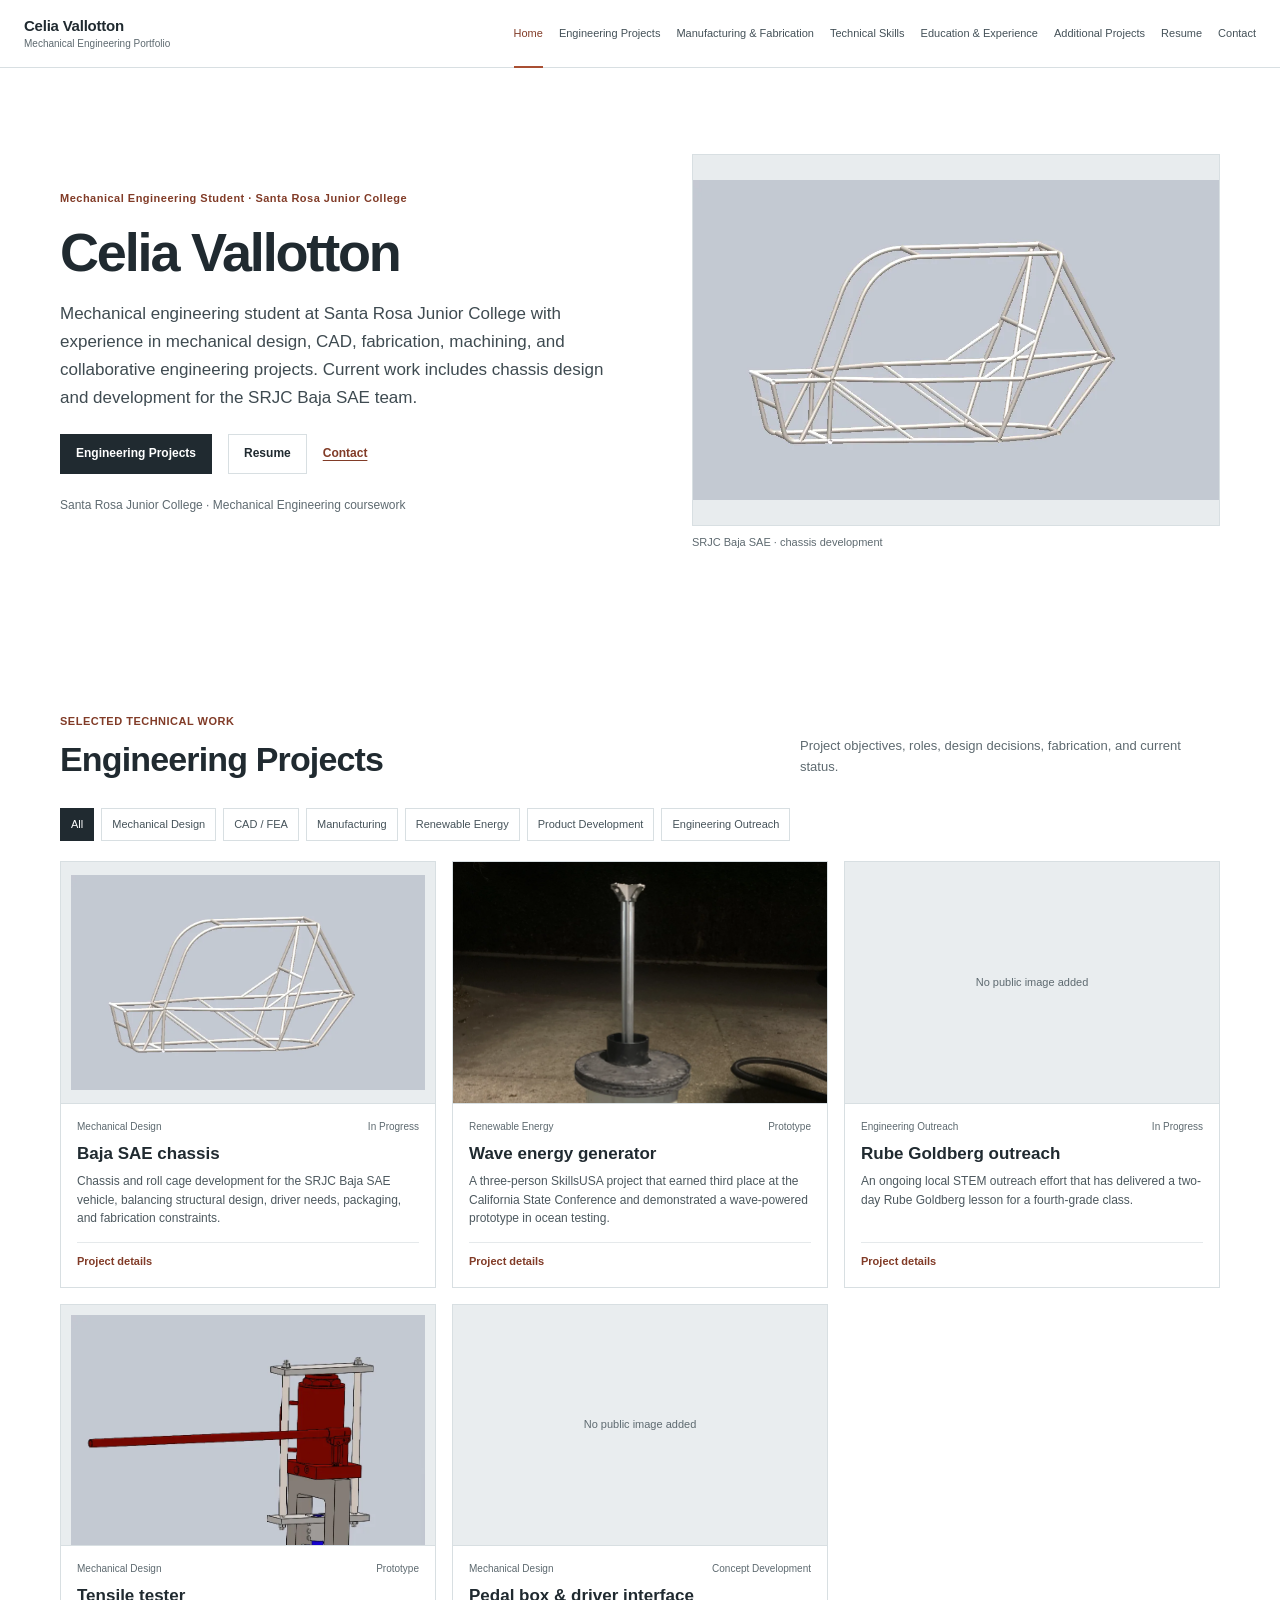
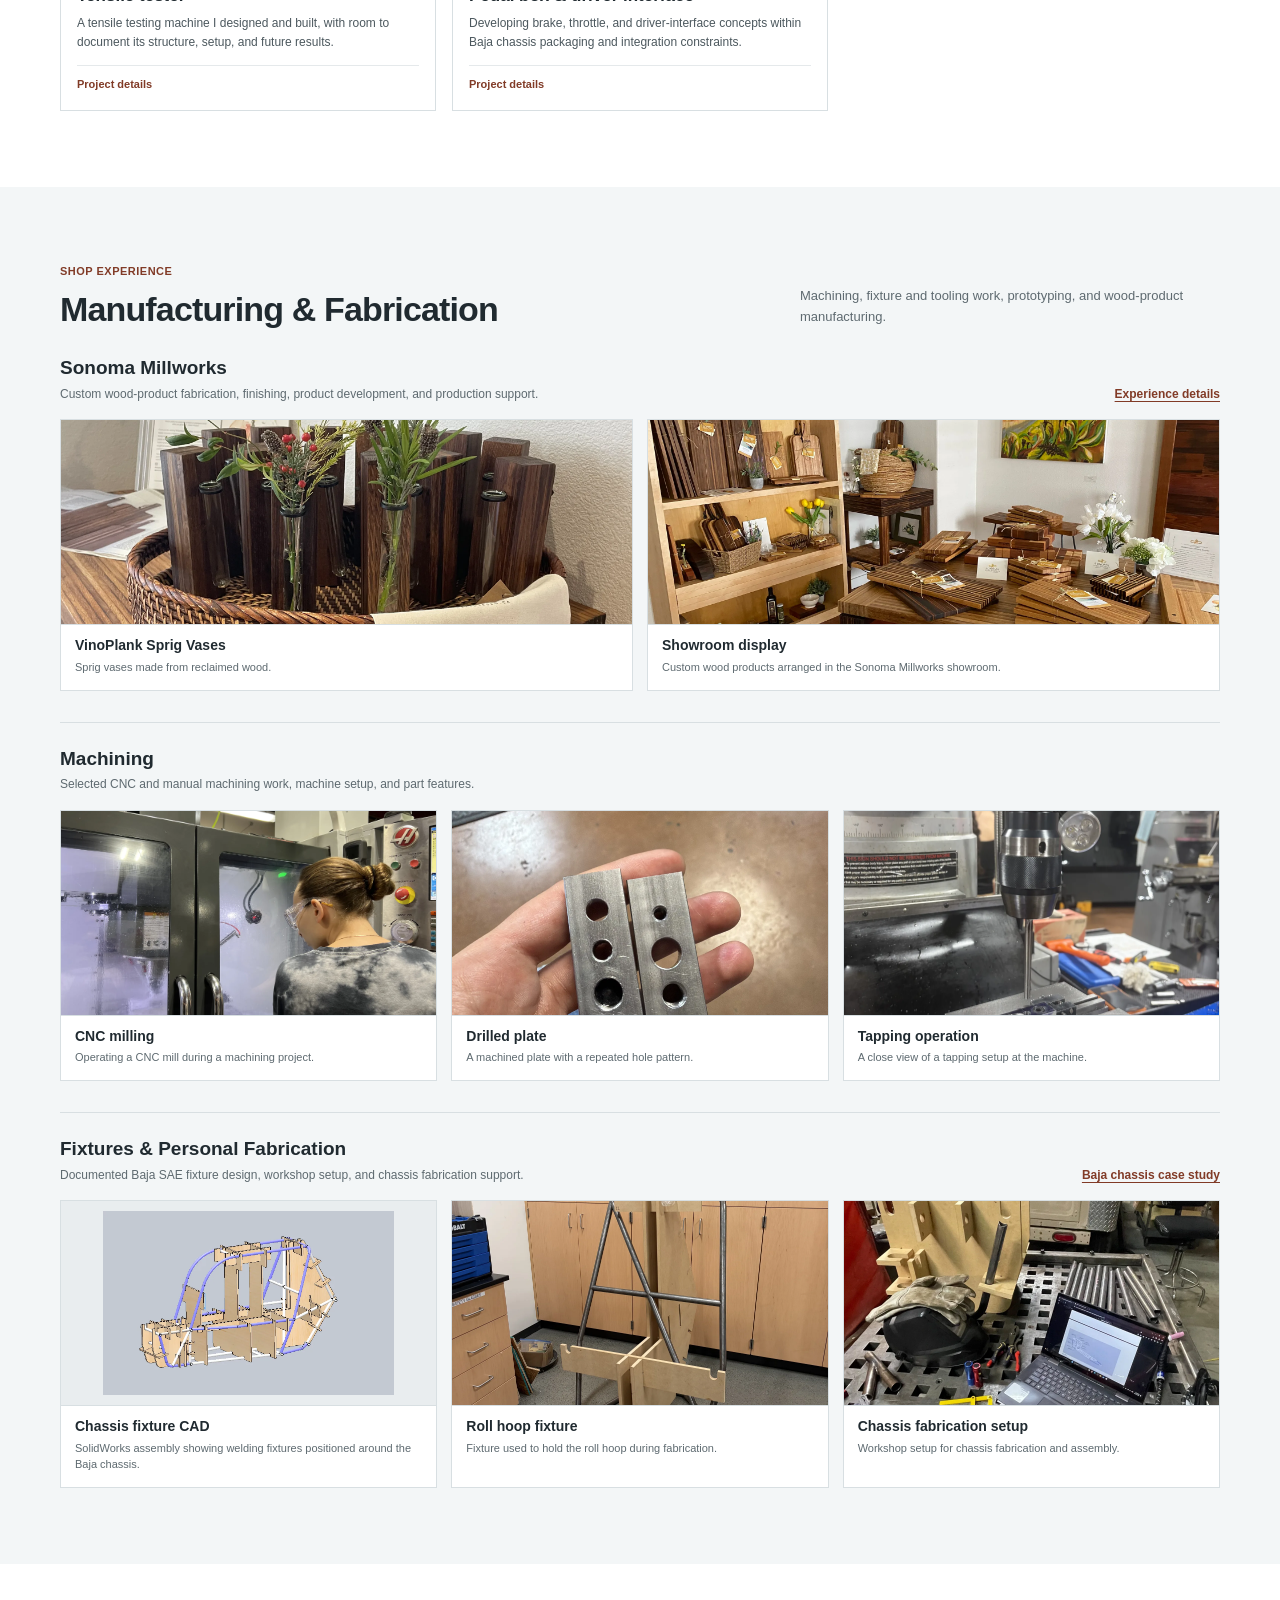
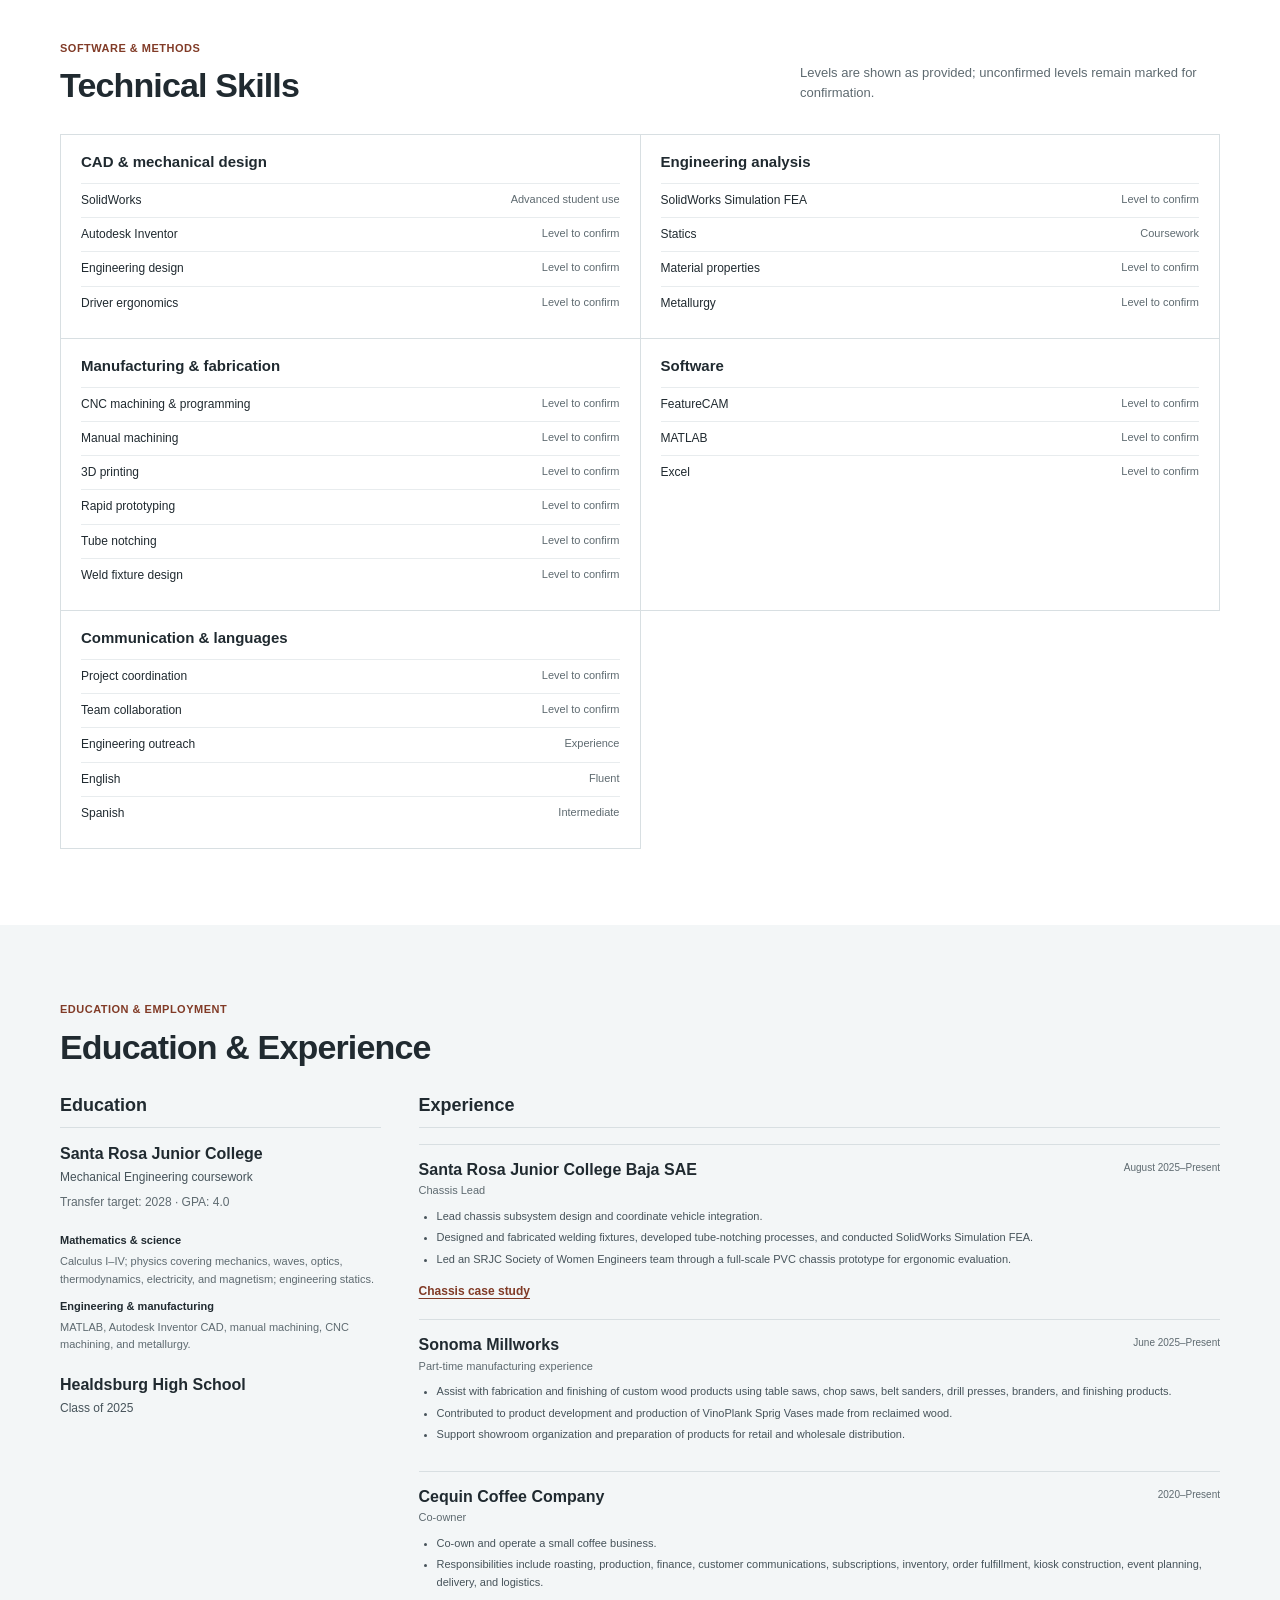
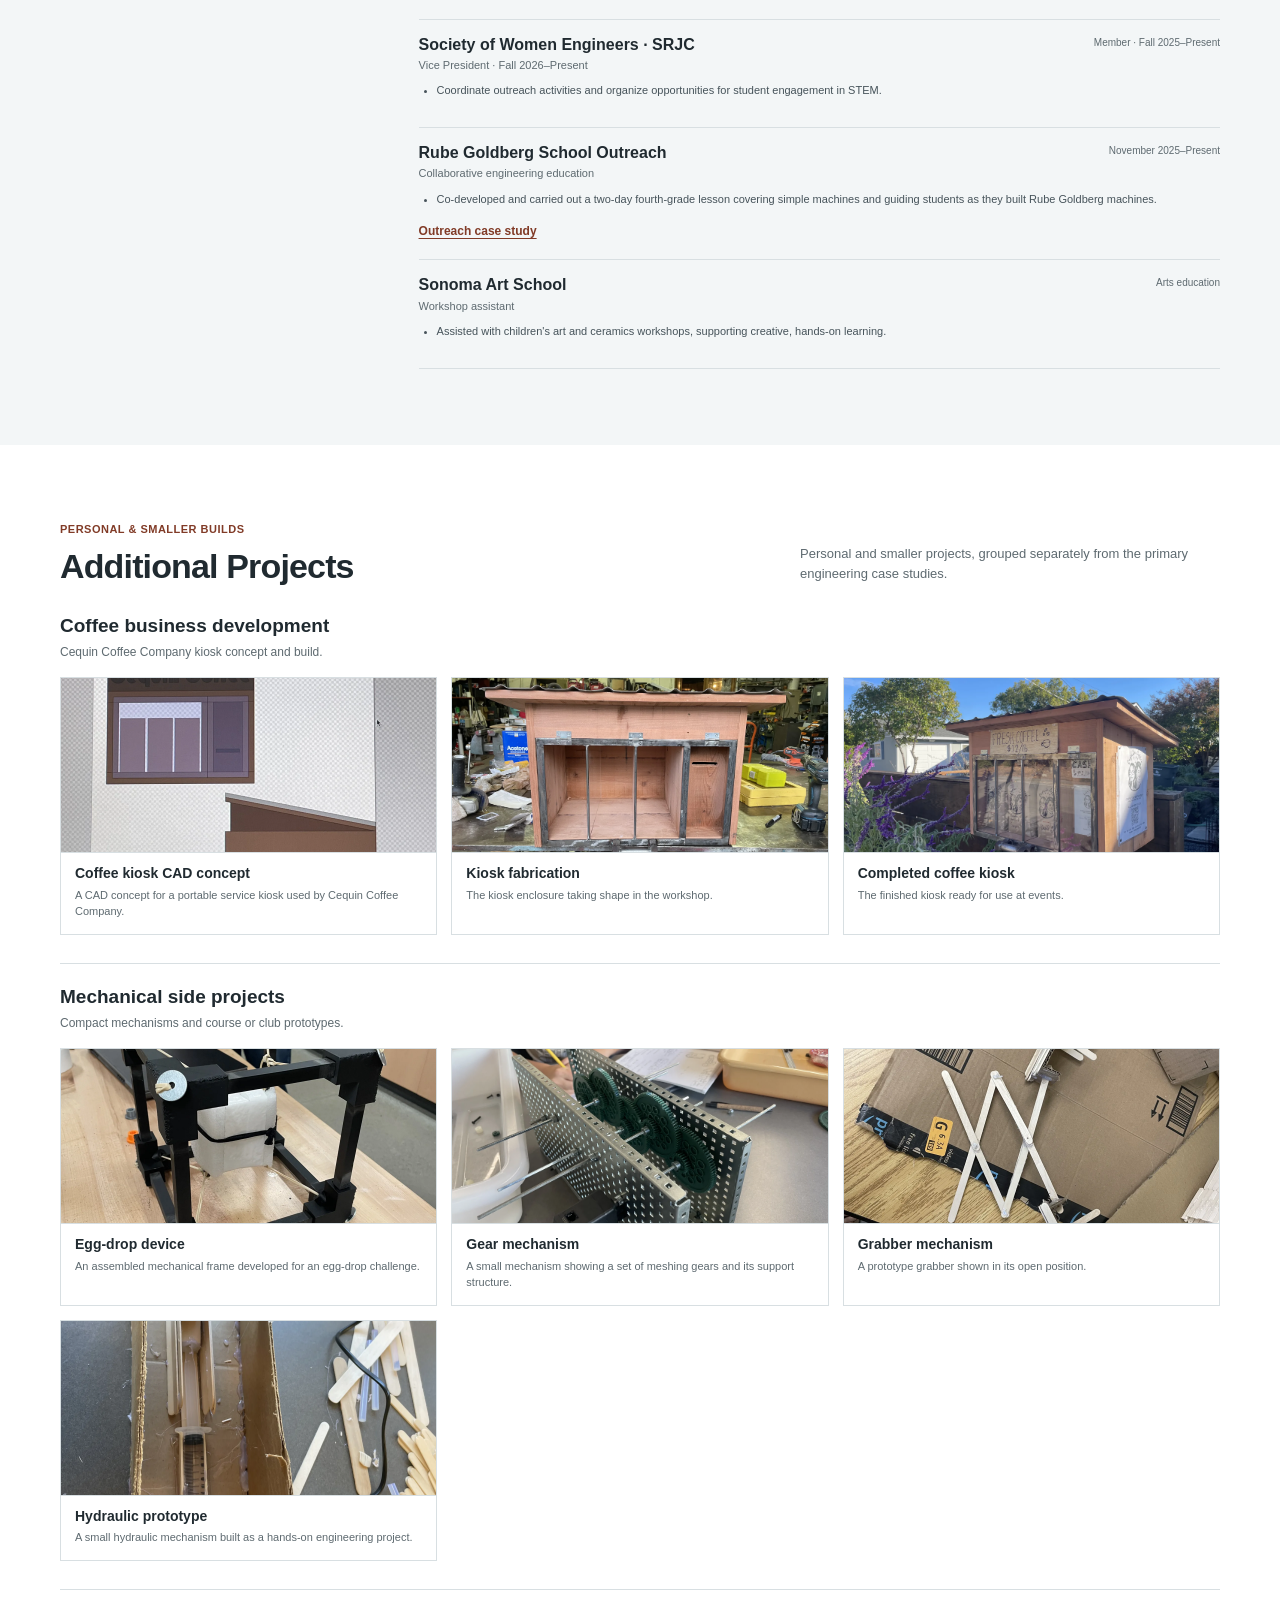
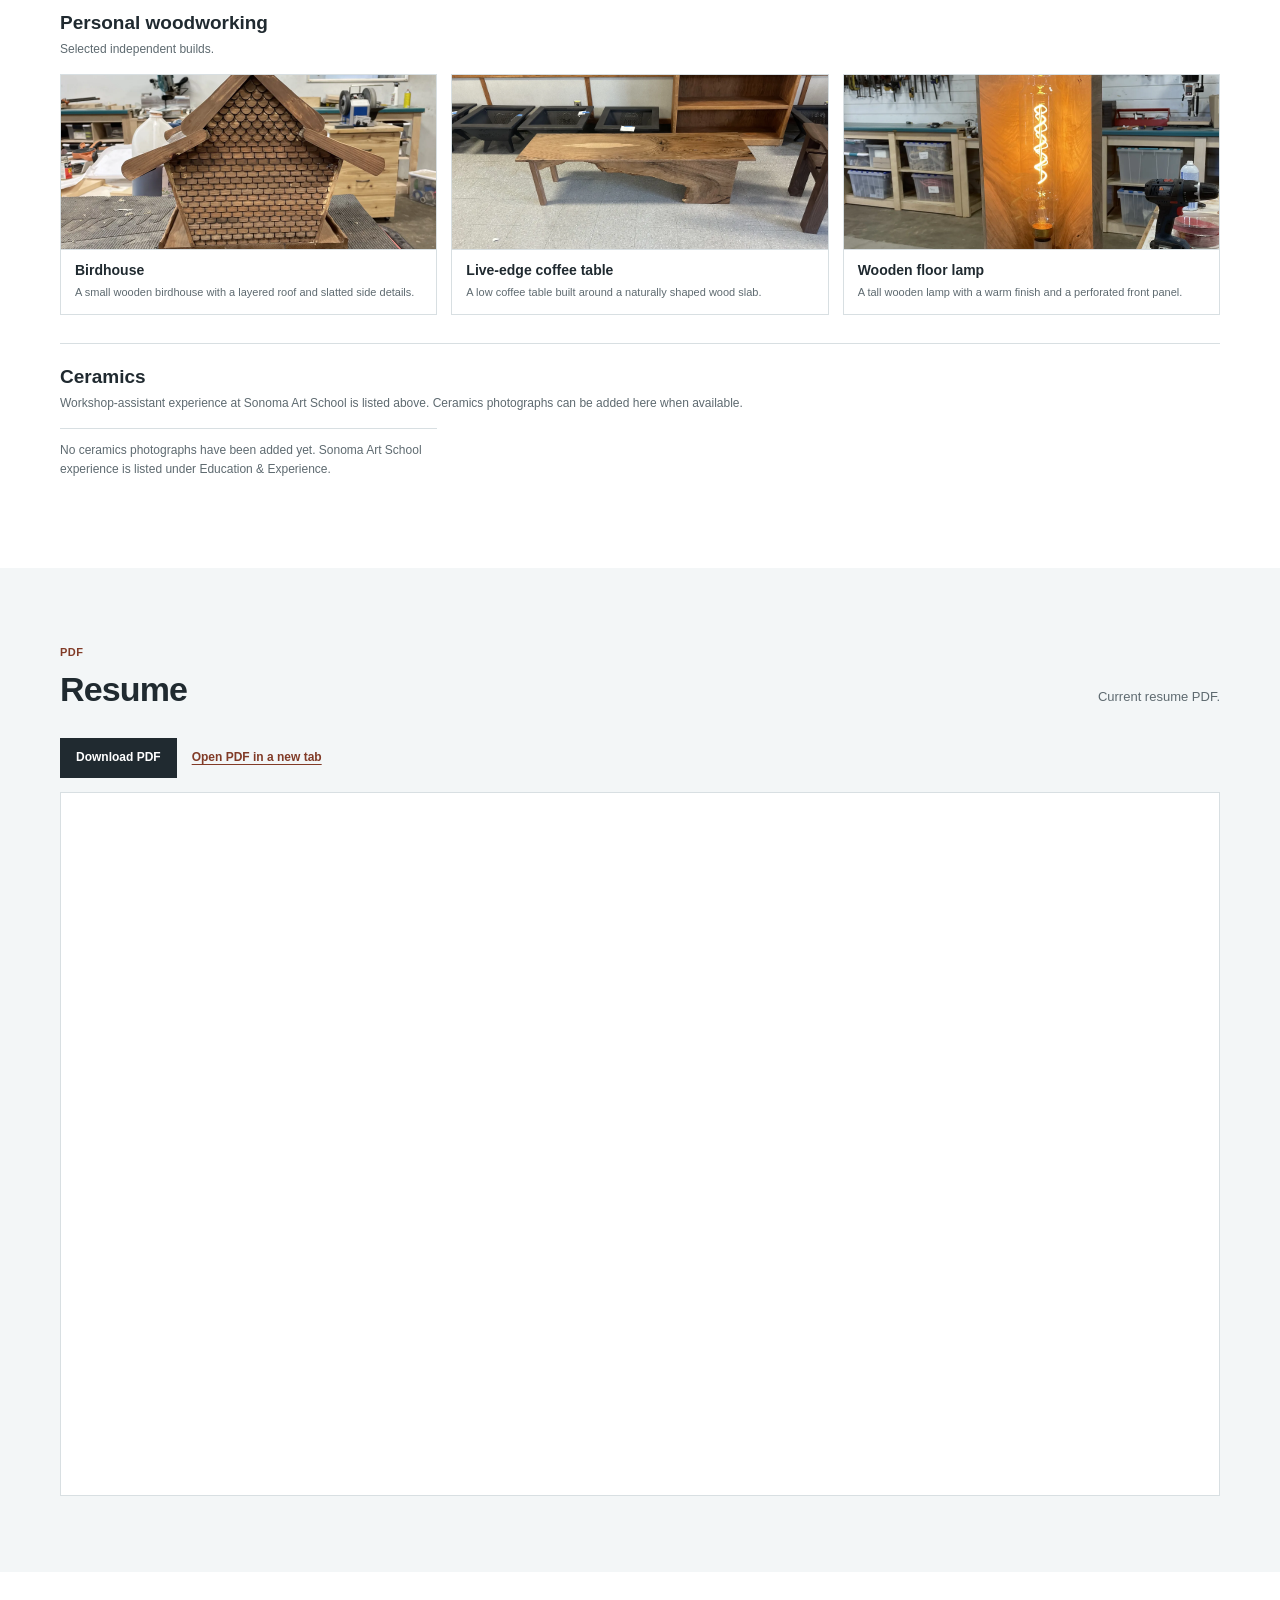
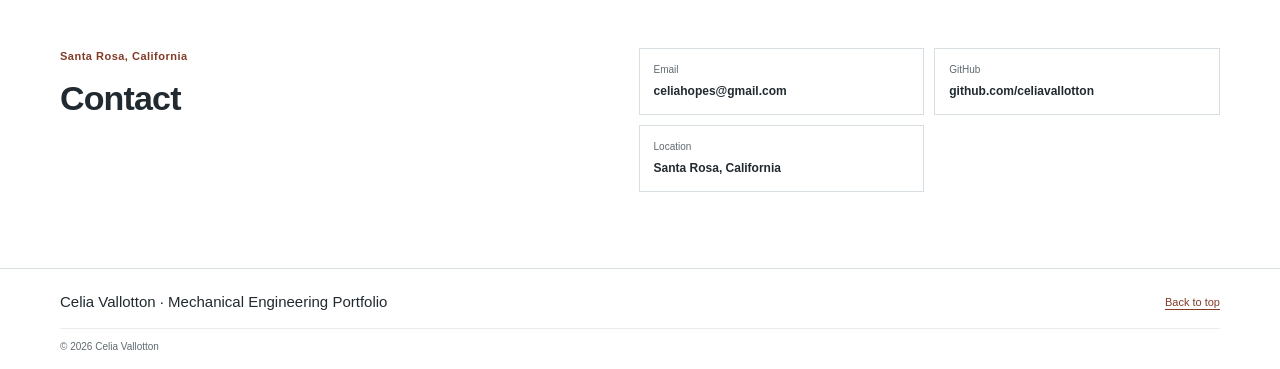
==== index.html @ bc652be4 "Redesign engineering portfolio website" ====
<!doctype html>
<html lang="en">
<head>
  <meta charset="utf-8">
  <meta name="viewport" content="width=device-width, initial-scale=1">
  <meta name="description" content="Celia Vallotton is a mechanical engineering student at Santa Rosa Junior College. Portfolio of engineering projects, CAD, machining, fabrication, and manufacturing work.">
  <meta name="theme-color" content="#f7f8f8">
  <title>Celia Vallotton | Mechanical Engineering Portfolio</title>
  <link rel="icon" href="assets/icons/mark.svg" type="image/svg+xml">
  <link rel="stylesheet" href="assets/css/site.css">
  <script src="assets/js/projects.js" defer></script>
  <script src="assets/js/site.js" defer></script>
</head>
<body>
  <a class="skip-link" href="#main">Skip to content</a>
  <header class="site-header">
    <div class="header-inner">
      <a class="wordmark" href="#home" aria-label="Celia Vallotton, home">
        <strong>Celia Vallotton</strong><span>Mechanical Engineering Portfolio</span>
      </a>
      <button class="menu-toggle" type="button" aria-expanded="false" aria-controls="primary-nav">
        <span class="menu-icon" aria-hidden="true"></span><span class="sr-only">Toggle navigation</span>
      </button>
      <nav id="primary-nav" class="primary-nav" aria-label="Main navigation">
        <a href="#home">Home</a>
        <a href="#engineering-projects">Engineering Projects</a>
        <a href="#manufacturing-fabrication">Manufacturing &amp; Fabrication</a>
        <a href="#technical-skills">Technical Skills</a>
        <a href="#education-experience">Education &amp; Experience</a>
        <a href="#additional-projects">Additional Projects</a>
        <a href="#resume">Resume</a>
        <a href="#contact">Contact</a>
      </nav>
    </div>
  </header>

  <main id="main">
    <section class="hero section-wrap" id="home" aria-labelledby="hero-title">
      <div class="hero-copy">
        <p class="eyebrow">Mechanical Engineering Student · Santa Rosa Junior College</p>
        <h1 id="hero-title">Celia Vallotton</h1>
        <p class="hero-intro">Mechanical engineering student at Santa Rosa Junior College with experience in mechanical design, CAD, fabrication, machining, and collaborative engineering projects. Current work includes chassis design and development for the SRJC Baja SAE team.</p>
        <div class="hero-actions">
          <a class="button button-primary" href="#engineering-projects">Engineering Projects</a>
          <a class="button button-secondary" href="#resume">Resume</a>
          <a class="text-link" href="#contact">Contact</a>
        </div>
        <p class="hero-affiliation">Santa Rosa Junior College · Mechanical Engineering coursework</p>
      </div>
      <figure class="hero-figure">
        <img src="assets/images/baja/chassis-side-view.webp" alt="SolidWorks model of the SRJC Baja SAE chassis frame, shown from an angled side view." fetchpriority="high">
        <figcaption>SRJC Baja SAE · chassis development</figcaption>
      </figure>
    </section>

    <section class="section" id="engineering-projects" aria-labelledby="engineering-projects-title">
      <div class="section-wrap">
        <div class="section-heading">
          <div>
            <p class="eyebrow">SELECTED TECHNICAL WORK</p>
            <h2 id="engineering-projects-title">Engineering Projects</h2>
          </div>
          <p class="section-heading-note">Project objectives, roles, design decisions, fabrication, and current status.</p>
        </div>
        <div class="filter-row" role="group" aria-label="Filter engineering projects" id="project-filters"></div>
        <div class="project-grid" id="project-grid" aria-live="polite"></div>
      </div>
    </section>

    <section class="section section-muted" id="manufacturing-fabrication" aria-labelledby="manufacturing-title">
      <div class="section-wrap">
        <div class="section-heading">
          <div>
            <p class="eyebrow">SHOP EXPERIENCE</p>
            <h2 id="manufacturing-title">Manufacturing &amp; Fabrication</h2>
          </div>
          <p class="section-heading-note">Machining, fixture and tooling work, prototyping, and wood-product manufacturing.</p>
        </div>

        <section class="subsection" aria-labelledby="millworks-title">
          <div class="subsection-heading">
            <div>
              <h3 id="millworks-title">Sonoma Millworks</h3>
              <p>Custom wood-product fabrication, finishing, product development, and production support.</p>
            </div>
            <a class="text-link" href="project.html?id=sonoma-millworks">Experience details</a>
          </div>
          <div class="collection-grid collection-grid-two" id="sonoma-grid"></div>
        </section>

        <section class="subsection" aria-labelledby="machining-title">
          <div class="subsection-heading">
            <div>
              <h3 id="machining-title">Machining</h3>
              <p>Selected CNC and manual machining work, machine setup, and part features.</p>
            </div>
          </div>
          <div class="collection-grid" id="machining-grid"></div>
        </section>

        <section class="subsection" aria-labelledby="fabrication-title">
          <div class="subsection-heading">
            <div>
              <h3 id="fabrication-title">Fixtures &amp; Personal Fabrication</h3>
              <p>Documented Baja SAE fixture design, workshop setup, and chassis fabrication support.</p>
            </div>
            <a class="text-link" href="project.html?id=baja-chassis">Baja chassis case study</a>
          </div>
          <div class="collection-grid" id="fabrication-grid"></div>
        </section>
      </div>
    </section>

    <section class="section" id="technical-skills" aria-labelledby="skills-title">
      <div class="section-wrap">
        <div class="section-heading">
          <div>
            <p class="eyebrow">SOFTWARE &amp; METHODS</p>
            <h2 id="skills-title">Technical Skills</h2>
          </div>
          <p class="section-heading-note">Levels are shown as provided; unconfirmed levels remain marked for confirmation.</p>
        </div>
        <div class="skill-groups" id="skill-groups"></div>
      </div>
    </section>

    <section class="section section-muted" id="education-experience" aria-labelledby="education-experience-title">
      <div class="section-wrap">
        <div class="section-heading">
          <div>
            <p class="eyebrow">EDUCATION &amp; EMPLOYMENT</p>
            <h2 id="education-experience-title">Education &amp; Experience</h2>
          </div>
        </div>
        <div class="education-experience-grid">
          <section class="education-panel" aria-labelledby="education-title">
            <h3 id="education-title">Education</h3>
            <article class="education-item">
              <h4>Santa Rosa Junior College</h4>
              <p>Mechanical Engineering coursework</p>
              <p class="education-meta">Transfer target: 2028 · GPA: 4.0</p>
              <dl class="coursework-list">
                <dt>Mathematics &amp; science</dt>
                <dd>Calculus I–IV; physics covering mechanics, waves, optics, thermodynamics, electricity, and magnetism; engineering statics.</dd>
                <dt>Engineering &amp; manufacturing</dt>
                <dd>MATLAB, Autodesk Inventor CAD, manual machining, CNC machining, and metallurgy.</dd>
              </dl>
            </article>
            <article class="education-item">
              <h4>Healdsburg High School</h4>
              <p>Class of 2025</p>
            </article>
          </section>

          <section class="experience-panel" aria-labelledby="experience-title">
            <h3 id="experience-title">Experience</h3>
            <div class="experience-list">
              <article class="experience-item">
                <div class="experience-heading">
                  <div><h4>Santa Rosa Junior College Baja SAE</h4><p>Chassis Lead</p></div>
                  <span>August 2025–Present</span>
                </div>
                <ul>
                  <li>Lead chassis subsystem design and coordinate vehicle integration.</li>
                  <li>Designed and fabricated welding fixtures, developed tube-notching processes, and conducted SolidWorks Simulation FEA.</li>
                  <li>Led an SRJC Society of Women Engineers team through a full-scale PVC chassis prototype for ergonomic evaluation.</li>
                </ul>
                <a class="text-link" href="project.html?id=baja-chassis">Chassis case study</a>
              </article>

              <article class="experience-item">
                <div class="experience-heading">
                  <div><h4>Sonoma Millworks</h4><p>Part-time manufacturing experience</p></div>
                  <span>June 2025–Present</span>
                </div>
                <ul>
                  <li>Assist with fabrication and finishing of custom wood products using table saws, chop saws, belt sanders, drill presses, branders, and finishing products.</li>
                  <li>Contributed to product development and production of VinoPlank Sprig Vases made from reclaimed wood.</li>
                  <li>Support showroom organization and preparation of products for retail and wholesale distribution.</li>
                </ul>
              </article>

              <article class="experience-item">
                <div class="experience-heading">
                  <div><h4>Cequin Coffee Company</h4><p>Co-owner</p></div>
                  <span>2020–Present</span>
                </div>
                <ul>
                  <li>Co-own and operate a small coffee business.</li>
                  <li>Responsibilities include roasting, production, finance, customer communications, subscriptions, inventory, order fulfillment, kiosk construction, event planning, delivery, and logistics.</li>
                </ul>
              </article>

              <article class="experience-item">
                <div class="experience-heading">
                  <div><h4>Society of Women Engineers · SRJC</h4><p>Vice President · Fall 2026–Present</p></div>
                  <span>Member · Fall 2025–Present</span>
                </div>
                <ul><li>Coordinate outreach activities and organize opportunities for student engagement in STEM.</li></ul>
              </article>

              <article class="experience-item">
                <div class="experience-heading">
                  <div><h4>Rube Goldberg School Outreach</h4><p>Collaborative engineering education</p></div>
                  <span>November 2025–Present</span>
                </div>
                <ul><li>Co-developed and carried out a two-day fourth-grade lesson covering simple machines and guiding students as they built Rube Goldberg machines.</li></ul>
                <a class="text-link" href="project.html?id=rube-goldberg">Outreach case study</a>
              </article>

              <article class="experience-item">
                <div class="experience-heading">
                  <div><h4>Sonoma Art School</h4><p>Workshop assistant</p></div>
                  <span>Arts education</span>
                </div>
                <ul><li>Assisted with children's art and ceramics workshops, supporting creative, hands-on learning.</li></ul>
              </article>
            </div>
          </section>
        </div>
      </div>
    </section>

    <section class="section" id="additional-projects" aria-labelledby="additional-projects-title">
      <div class="section-wrap">
        <div class="section-heading">
          <div>
            <p class="eyebrow">PERSONAL &amp; SMALLER BUILDS</p>
            <h2 id="additional-projects-title">Additional Projects</h2>
          </div>
          <p class="section-heading-note">Personal and smaller projects, grouped separately from the primary engineering case studies.</p>
        </div>

        <section class="additional-group" aria-labelledby="coffee-projects-title">
          <div class="subsection-heading">
            <div><h3 id="coffee-projects-title">Coffee business development</h3><p>Cequin Coffee Company kiosk concept and build.</p></div>
          </div>
          <div class="collection-grid additional-grid" id="coffee-business-grid"></div>
        </section>

        <section class="additional-group" aria-labelledby="small-projects-title">
          <div class="subsection-heading">
            <div><h3 id="small-projects-title">Mechanical side projects</h3><p>Compact mechanisms and course or club prototypes.</p></div>
          </div>
          <div class="collection-grid additional-grid" id="side-projects-grid"></div>
        </section>

        <section class="additional-group" aria-labelledby="woodworking-title">
          <div class="subsection-heading">
            <div><h3 id="woodworking-title">Personal woodworking</h3><p>Selected independent builds.</p></div>
          </div>
          <div class="collection-grid additional-grid" id="woodworking-grid"></div>
        </section>

        <section class="additional-group" aria-labelledby="ceramics-title">
          <div class="subsection-heading">
            <div><h3 id="ceramics-title">Ceramics</h3><p>Workshop-assistant experience at Sonoma Art School is listed above. Ceramics photographs can be added here when available.</p></div>
          </div>
          <div class="collection-grid additional-grid" id="ceramics-grid"></div>
        </section>
      </div>
    </section>

    <section class="section section-muted resume-section" id="resume" aria-labelledby="resume-title">
      <div class="section-wrap">
        <div class="section-heading">
          <div><p class="eyebrow">PDF</p><h2 id="resume-title">Resume</h2></div>
          <p class="section-heading-note">Current resume PDF.</p>
        </div>
        <div class="resume-actions">
          <a class="button button-primary" id="resume-download" href="assets/documents/resume.pdf" download="Celia-Vallotton-Resume.pdf" aria-label="Download Celia Vallotton resume PDF">
            <span class="resume-button-label">Download PDF</span>
          </a>
          <a class="text-link" href="assets/documents/resume.pdf" target="_blank" rel="noreferrer">Open PDF in a new tab</a>
        </div>
        <div class="resume-preview-wrap">
          <iframe class="resume-preview" src="assets/documents/resume.pdf#view=FitH" title="Celia Vallotton resume PDF preview" loading="lazy">
            <p>Your browser cannot display embedded PDFs. <a href="assets/documents/resume.pdf">Open the resume PDF</a>.</p>
          </iframe>
        </div>
      </div>
    </section>

    <section class="section contact-section" id="contact" aria-labelledby="contact-title">
      <div class="section-wrap contact-layout">
        <div>
          <p class="eyebrow">Santa Rosa, California</p>
          <h2 id="contact-title">Contact</h2>
        </div>
        <div class="contact-links">
          <a class="contact-link" href="mailto:celiahopes@gmail.com"><span>Email</span><span>celiahopes@gmail.com</span></a>
          <a class="contact-link" href="https://github.com/celiavallotton" target="_blank" rel="noreferrer"><span>GitHub</span><span>github.com/celiavallotton</span></a>
          <p class="contact-link"><span>Location</span><span>Santa Rosa, California</span></p>
        </div>
      </div>
    </section>
  </main>

  <footer class="site-footer">
    <div class="section-wrap footer-inner">
      <span>Celia Vallotton · Mechanical Engineering Portfolio</span>
      <a href="#home" class="back-top">Back to top</a>
    </div>
    <div class="section-wrap footer-bottom"><span>© <span id="current-year"></span> Celia Vallotton</span></div>
  </footer>
</body>
</html>
---- assets/css/site.css ----
:root {
  color-scheme: light;
  --ink: #202a30;
  --muted: #5e6a70;
  --subtle: #7a858b;
  --line: #d8dfe2;
  --surface: #f3f6f7;
  --paper: #ffffff;
  --accent: #a94f32;
  --accent-dark: #813b27;
  --content: 1160px;
  --header-height: 68px;
  --sans: "Segoe UI", Arial, sans-serif;
}
* { box-sizing: border-box; }
html { scroll-behavior: smooth; scroll-padding-top: calc(var(--header-height) + 18px); }
body { margin: 0; background: var(--paper); color: var(--ink); font: 15px/1.6 var(--sans); }
img { max-width: 100%; }
a { color: var(--accent-dark); text-underline-offset: 3px; }
a:hover { color: var(--ink); }
button { font: inherit; }
h1, h2, h3, h4, p, figure { margin-top: 0; }
h1, h2, h3, h4 { color: var(--ink); line-height: 1.2; }
h1 { margin-bottom: 20px; font-size: clamp(36px, 4.4vw, 54px); font-weight: 650; letter-spacing: -.04em; }
h2 { margin-bottom: 0; font-size: clamp(25px, 3vw, 34px); font-weight: 620; letter-spacing: -.025em; }
h3 { margin-bottom: 9px; font-size: 19px; font-weight: 620; }
h4 { margin-bottom: 7px; font-size: 16px; font-weight: 620; }
p { margin-bottom: 14px; }
.section-wrap { width: min(calc(100% - 48px), var(--content)); margin-inline: auto; }
.section { padding: clamp(46px, 6vw, 76px) 0; scroll-margin-top: calc(var(--header-height) + 12px); }
.section-muted { background: var(--surface); }
.skip-link { position: fixed; z-index: 100; top: 8px; left: 8px; padding: 8px 12px; transform: translateY(-160%); background: var(--ink); color: #fff; }
.skip-link:focus { transform: translateY(0); }

.site-header { position: sticky; z-index: 30; top: 0; height: var(--header-height); background: rgba(255,255,255,.97); border-bottom: 1px solid var(--line); }
.header-inner { width: min(calc(100% - 48px), 1280px); height: 100%; margin: auto; display: flex; align-items: center; justify-content: space-between; gap: 24px; }
.wordmark { display: flex; flex-direction: column; flex: none; color: var(--ink); text-decoration: none; line-height: 1.2; }
.wordmark strong { font-size: 15px; font-weight: 650; letter-spacing: -.015em; }
.wordmark span { margin-top: 3px; color: var(--muted); font-size: 10px; }
.primary-nav { display: flex; align-items: center; justify-content: flex-end; gap: clamp(9px, 1.25vw, 17px); }
.primary-nav a { display: flex; min-height: var(--header-height); align-items: center; position: relative; color: #445158; font-size: 11px; text-decoration: none; white-space: nowrap; }
.primary-nav a:hover, .primary-nav a[aria-current="location"] { color: var(--accent-dark); }
.primary-nav a[aria-current="location"]::after { position: absolute; right: 0; bottom: 0; left: 0; height: 2px; background: var(--accent); content: ""; }
.menu-toggle { display: none; width: 42px; height: 40px; padding: 10px; border: 1px solid var(--line); background: white; color: var(--ink); }
.menu-icon, .menu-icon::before, .menu-icon::after { display: block; width: 20px; height: 2px; background: currentColor; position: relative; }
.menu-icon::before, .menu-icon::after { position: absolute; left: 0; content: ""; }
.menu-icon::before { top: -6px; }
.menu-icon::after { top: 6px; }

.hero { display: grid; grid-template-columns: 1fr .95fr; align-items: center; gap: clamp(32px, 6vw, 76px); padding-top: clamp(46px, 7vw, 86px); padding-bottom: clamp(46px, 7vw, 86px); }
.hero-copy { max-width: 610px; }
.eyebrow { margin-bottom: 12px; color: var(--accent-dark); font-size: 11px; font-weight: 650; letter-spacing: .045em; }
.hero h1 { margin-bottom: 15px; }
.hero-intro { max-width: 590px; margin-bottom: 22px; color: #3f4b51; font-size: 17px; line-height: 1.65; }
.hero-affiliation { margin: 22px 0 0; color: var(--muted); font-size: 12px; }
.hero-actions { display: flex; flex-wrap: wrap; align-items: center; gap: 10px 16px; }
.button { display: inline-flex; min-height: 40px; align-items: center; justify-content: center; padding: 9px 15px; border: 1px solid var(--line); font-size: 12px; font-weight: 600; text-decoration: none; }
.button-primary { border-color: var(--ink); background: var(--ink); color: white; }
.button-primary:hover { border-color: var(--accent-dark); background: var(--accent-dark); color: white; }
.button-secondary { background: white; color: var(--ink); }
.button-secondary:hover { border-color: var(--ink); color: var(--ink); }
.text-link { font-size: 12px; font-weight: 600; }
.hero-figure { margin: 0; }
.hero-figure img { display: block; width: 100%; max-height: 445px; aspect-ratio: 1.42; object-fit: contain; background: #e8ecee; border: 1px solid var(--line); }
.hero-figure figcaption { margin-top: 8px; color: var(--muted); font-size: 11px; }

.section-heading { display: flex; align-items: end; justify-content: space-between; gap: 28px; margin-bottom: 28px; }
.section-heading .eyebrow { margin-bottom: 8px; }
.section-heading-note { max-width: 420px; margin: 0 0 2px; color: var(--muted); font-size: 13px; line-height: 1.6; }
.section-intro { max-width: 730px; margin: 0 0 20px; color: var(--muted); font-size: 13px; }
.filter-row { display: flex; flex-wrap: wrap; gap: 7px; margin: 0 0 20px; }
.filter-button { padding: 7px 10px; border: 1px solid var(--line); background: white; color: #46535a; cursor: pointer; font-size: 11px; }
.filter-button:hover, .filter-button[aria-pressed="true"] { border-color: var(--ink); background: var(--ink); color: white; }
.project-grid { display: grid; grid-template-columns: repeat(3, minmax(0, 1fr)); gap: 16px; }
.project-card { min-width: 0; background: white; border: 1px solid var(--line); }
.project-card-link { display: flex; height: 100%; flex-direction: column; color: inherit; text-decoration: none; }
.project-card-link:hover { color: inherit; }
.project-card-media { display: grid; min-height: 172px; aspect-ratio: 1.55; place-items: center; overflow: hidden; background: #e9edef; border-bottom: 1px solid var(--line); }
.project-card-media img { display: block; width: 100%; height: 100%; object-fit: cover; }
.project-card-media img.image-fit-contain { padding: 10px; object-fit: contain; }
.image-placeholder { padding: 20px; color: var(--muted); font-size: 11px; text-align: center; }
.project-card-body { display: flex; flex: 1; flex-direction: column; padding: 15px 16px 16px; }
.project-card-meta { display: flex; flex-wrap: wrap; justify-content: space-between; gap: 6px; margin-bottom: 9px; color: var(--muted); font-size: 10px; }
.project-card h3 { margin-bottom: 8px; font-size: 17px; }
.project-card p { margin: 0 0 14px; color: #4c585e; font-size: 12px; line-height: 1.55; }
.card-link-label { margin-top: auto; padding-top: 10px; border-top: 1px solid #e5e9eb; color: var(--accent-dark); font-size: 11px; font-weight: 650; }
.empty-state { grid-column: 1 / -1; padding: 20px; border: 1px solid var(--line); color: var(--muted); }

.subsection { margin-top: 31px; padding-top: 25px; border-top: 1px solid var(--line); }
.subsection:first-of-type { margin-top: 0; padding-top: 0; border-top: 0; }
.subsection-heading { display: flex; align-items: end; justify-content: space-between; gap: 20px; margin-bottom: 15px; }
.subsection-heading h3 { margin-bottom: 5px; }
.subsection-heading p { max-width: 700px; margin: 0; color: var(--muted); font-size: 12px; }
.collection-grid { display: grid; grid-template-columns: repeat(3, minmax(0, 1fr)); gap: 14px; }
.collection-grid-two { grid-template-columns: repeat(2, minmax(0, 1fr)); }
.collection-card { min-width: 0; overflow: hidden; background: white; border: 1px solid var(--line); }
.collection-image { display: block; width: 100%; height: 205px; object-fit: cover; background: #e9edef; border-bottom: 1px solid var(--line); }
.collection-image.image-fit-contain { padding: 10px; object-fit: contain; }
.collection-card-copy { padding: 12px 14px 14px; }
.collection-card h4 { margin-bottom: 5px; font-size: 14px; }
.collection-card p { margin: 0; color: var(--muted); font-size: 11px; line-height: 1.5; }
.additional-group { margin-top: 28px; padding-top: 22px; border-top: 1px solid var(--line); }
.additional-group:first-of-type { margin-top: 0; padding-top: 0; border-top: 0; }
.additional-grid .collection-image { height: 175px; }
.collection-note { margin: 0; padding: 12px 0; border-top: 1px solid var(--line); color: var(--muted); font-size: 12px; }
.manufacturing-link { display: inline-block; margin-top: 12px; }

.skill-groups { display: grid; grid-template-columns: repeat(2, minmax(0, 1fr)); border-top: 1px solid var(--line); border-left: 1px solid var(--line); }
.skill-group { min-width: 0; padding: 18px 20px; border-right: 1px solid var(--line); border-bottom: 1px solid var(--line); }
.skill-group h3 { margin-bottom: 12px; font-size: 15px; }
.skill-group ul { display: grid; gap: 0; margin: 0; padding: 0; list-style: none; }
.skill-group li { display: flex; justify-content: space-between; gap: 15px; padding: 7px 0; border-top: 1px solid #e8ecee; font-size: 12px; }
.skill-level { flex: none; color: var(--muted); font-size: 11px; text-align: right; }

.education-experience-grid { display: grid; grid-template-columns: minmax(230px, .72fr) minmax(0, 1.8fr); align-items: start; gap: 38px; }
.education-panel, .experience-panel { min-width: 0; }
.education-panel > h3, .experience-panel > h3 { margin-bottom: 16px; padding-bottom: 10px; border-bottom: 1px solid var(--line); font-size: 18px; }
.education-item { margin-bottom: 21px; }
.education-item h4 { margin-bottom: 5px; }
.education-item p { margin-bottom: 6px; color: #46535a; font-size: 12px; }
.education-meta { color: var(--muted) !important; }
.coursework-list { display: grid; grid-template-columns: 1fr; gap: 3px; margin: 13px 0 0; font-size: 11px; }
.coursework-list dt { margin-top: 7px; color: var(--ink); font-weight: 650; }
.coursework-list dd { margin: 0; color: var(--muted); }
.experience-list { border-top: 1px solid var(--line); }
.experience-item { padding: 15px 0 17px; border-bottom: 1px solid var(--line); }
.experience-heading { display: flex; align-items: start; justify-content: space-between; gap: 15px; margin-bottom: 7px; }
.experience-heading h4 { margin-bottom: 3px; }
.experience-heading p { margin: 0; color: var(--muted); font-size: 11px; }
.experience-heading > span { flex: none; color: var(--muted); font-size: 10px; text-align: right; }
.experience-item ul { margin: 8px 0 10px; padding-left: 18px; color: #46535a; font-size: 11px; }
.experience-item li + li { margin-top: 4px; }

.resume-actions { display: flex; align-items: center; flex-wrap: wrap; gap: 15px; margin-bottom: 14px; }
.resume-preview-wrap { border: 1px solid var(--line); background: white; }
.resume-preview { display: block; width: 100%; height: min(820px, 78vh); min-height: 550px; border: 0; background: white; }
.contact-layout { display: grid; grid-template-columns: 1fr 1.1fr; gap: 50px; }
.contact-layout h2 { margin: 0; }
.contact-links { display: grid; grid-template-columns: repeat(2, minmax(0, 1fr)); gap: 10px; }
.contact-link { display: flex; min-width: 0; flex-direction: column; gap: 4px; padding: 13px 14px; border: 1px solid var(--line); color: var(--ink); font-size: 12px; text-decoration: none; }
.contact-link span:first-child { color: var(--muted); font-size: 10px; }
.contact-link span:last-child { overflow-wrap: anywhere; font-weight: 600; }
.contact-links p { margin: 0; }

.site-footer { padding: 21px 0 14px; border-top: 1px solid var(--line); background: white; }
.footer-inner { display: flex; align-items: center; justify-content: space-between; gap: 20px; }
.footer-wordmark { font-size: 12px; }
.back-top { font-size: 11px; }
.footer-bottom { margin-top: 14px; padding-top: 10px; border-top: 1px solid #e8ecee; color: var(--muted); font-size: 10px; }

.project-detail-header { padding: 32px 0 25px; border-bottom: 1px solid var(--line); background: var(--surface); }
.breadcrumbs { display: flex; flex-wrap: wrap; gap: 8px; margin-bottom: 20px; color: var(--muted); font-size: 11px; }
.breadcrumbs a { color: var(--accent-dark); }
.project-detail-header .eyebrow { margin-bottom: 7px; }
.project-detail-header h1 { max-width: 880px; margin-bottom: 12px; font-size: clamp(30px, 4vw, 44px); }
.project-lede { max-width: 850px; margin-bottom: 18px; color: #46535a; font-size: 15px; }
.project-facts { display: flex; flex-wrap: wrap; gap: 0; margin: 0; border-top: 1px solid var(--line); }
.project-facts > div { min-width: 145px; padding: 10px 18px 0 0; }
.project-facts dt { color: var(--muted); font-size: 10px; font-weight: 650; }
.project-facts dd { margin: 2px 0 0; font-size: 12px; }
.detail-layout { display: grid; grid-template-columns: minmax(0, 1fr) 245px; align-items: start; gap: 38px; padding-top: 32px; padding-bottom: 60px; }
.case-study { min-width: 0; }
.case-section { padding: 0 0 23px; margin-bottom: 23px; border-bottom: 1px solid var(--line); }
.case-section h2 { margin-bottom: 10px; font-size: 21px; }
.case-section p { max-width: 820px; margin: 0; color: #435057; font-size: 13px; line-height: 1.7; }
.case-section ul { margin: 10px 0 0; padding-left: 19px; color: #435057; font-size: 12px; }
.case-section li + li { margin-top: 4px; }
.contribution-section { padding: 15px 17px; background: var(--surface); border: 0; }
.documentation-section { border-bottom: 0; }
.detail-sidebar { position: sticky; top: calc(var(--header-height) + 18px); padding: 17px; background: var(--surface); border: 1px solid var(--line); }
.detail-sidebar h2 { margin-bottom: 10px; font-size: 15px; }
.detail-sidebar ul { margin: 0; padding-left: 18px; color: #46535a; font-size: 11px; }
.detail-sidebar li + li { margin-top: 6px; }
.gallery-grid { display: grid; grid-template-columns: repeat(2, minmax(0, 1fr)); gap: 13px; margin-top: 12px; }
.gallery-item { min-width: 0; margin: 0; }
.gallery-frame { position: relative; display: grid; min-height: 180px; aspect-ratio: 1.45; place-items: center; overflow: hidden; background: #e9edef; border: 1px solid var(--line); }
.gallery-open { position: absolute; inset: 0; width: 100%; height: 100%; padding: 0; border: 0; background: transparent; cursor: zoom-in; }
.gallery-source { display: block; width: 100%; height: 100%; object-fit: cover; }
.gallery-source.image-fit-contain { padding: 9px; object-fit: contain; }
.gallery-open:focus-visible { outline: 3px solid var(--accent); outline-offset: -3px; }
.gallery-placeholder { display: grid; width: 100%; height: 100%; min-height: 180px; place-items: center; padding: 15px; color: var(--muted); font-size: 11px; text-align: center; }
.gallery-item figcaption { display: grid; gap: 3px; padding: 7px 1px 0; color: var(--muted); font-size: 10px; }
.gallery-item figcaption strong { color: var(--ink); font-size: 11px; }
.project-next { display: flex; align-items: center; justify-content: space-between; gap: 12px; padding-top: 16px; border-top: 1px solid var(--line); }
.project-next a { font-size: 11px; }
.project-next .back-projects { font-weight: 650; }
.project-missing { padding-top: 60px; padding-bottom: 60px; }
.project-missing h1 { margin: 0 0 10px; font-size: 34px; }
.project-missing p:not(.eyebrow) { color: var(--muted); }

.lightbox { width: min(92vw, 1100px); max-width: none; max-height: 92vh; padding: 42px 16px 16px; border: 1px solid var(--line); background: white; color: var(--ink); }
.lightbox::backdrop { background: rgba(14, 24, 29, .82); }
.lightbox img { display: block; max-width: 100%; max-height: 76vh; margin: auto; object-fit: contain; }
.lightbox p { margin: 10px auto 0; color: var(--muted); font-size: 12px; text-align: center; }
.lightbox form { position: absolute; top: 8px; right: 9px; }
.lightbox-close { width: 30px; height: 30px; border: 1px solid var(--line); background: white; color: var(--ink); font-size: 20px; cursor: pointer; }
.sr-only { position: absolute; width: 1px; height: 1px; padding: 0; overflow: hidden; clip: rect(0, 0, 0, 0); white-space: nowrap; border: 0; }

@media (max-width: 1040px) {
  .primary-nav { display: none; position: absolute; top: var(--header-height); right: 0; left: 0; padding: 8px 24px 14px; background: white; border-bottom: 1px solid var(--line); }
  .primary-nav.is-open { display: grid; grid-template-columns: repeat(2, minmax(0, 1fr)); gap: 0 18px; }
  .primary-nav a { min-height: 42px; border-bottom: 1px solid #e7ebed; }
  .primary-nav a[aria-current="location"]::after { right: auto; width: 22px; }
  .menu-toggle { display: grid; place-items: center; }
  .project-grid { grid-template-columns: repeat(2, minmax(0, 1fr)); }
  .collection-grid { grid-template-columns: repeat(2, minmax(0, 1fr)); }
  .education-experience-grid { grid-template-columns: minmax(200px, .75fr) minmax(0, 1.5fr); gap: 26px; }
}
@media (max-width: 720px) {
  :root { --header-height: 62px; }
  .section-wrap, .header-inner { width: min(calc(100% - 34px), var(--content)); }
  .hero { grid-template-columns: 1fr; gap: 25px; padding-top: 38px; padding-bottom: 42px; }
  .hero-intro { font-size: 15px; }
  .hero-figure img { max-height: 350px; aspect-ratio: 1.55; }
  .section-heading { display: block; margin-bottom: 21px; }
  .section-heading-note { margin-top: 10px; }
  .project-grid, .collection-grid, .collection-grid-two { grid-template-columns: 1fr; }
  .collection-image { height: 220px; }
  .additional-grid .collection-image { height: 205px; }
  .subsection-heading { display: block; }
  .subsection-heading > .text-link { display: inline-block; margin-top: 9px; }
  .skill-groups { grid-template-columns: 1fr; }
  .education-experience-grid { grid-template-columns: 1fr; gap: 27px; }
  .contact-layout { grid-template-columns: 1fr; gap: 20px; }
  .detail-layout { grid-template-columns: 1fr; gap: 20px; }
  .detail-sidebar { position: static; grid-row: 1; }
  .gallery-frame { min-height: 155px; }
  .resume-preview { min-height: 460px; height: 68vh; }
  .footer-inner { align-items: flex-start; }
}
@media (max-width: 480px) {
  .primary-nav.is-open { grid-template-columns: 1fr; }
  .section-wrap, .header-inner { width: calc(100% - 30px); }
  .hero-actions { gap: 9px; }
  .project-card-media { min-height: 190px; }
  .collection-image, .additional-grid .collection-image { height: 205px; }
  .contact-links { grid-template-columns: 1fr; }
  .project-facts > div { min-width: 50%; padding-right: 10px; }
  .gallery-grid { grid-template-columns: 1fr; }
  .project-next { flex-wrap: wrap; }
  .project-next .back-projects { order: -1; width: 100%; }
  .resume-preview { min-height: 400px; }
}
@media print {
  .site-header, .site-footer, .menu-toggle, .skip-link, .hero-actions, .filter-row, .project-next, .button { display: none !important; }
  body { background: white; color: black; font-size: 11pt; }
  .section-wrap { width: 100%; max-width: none; }
  .section { padding: 22px 0; }
  .resume-preview-wrap { display: none; }
  .project-detail-header { padding: 18px 0; }
  .detail-layout { grid-template-columns: 1fr 210px; gap: 20px; }
  .detail-sidebar { position: static; }
}
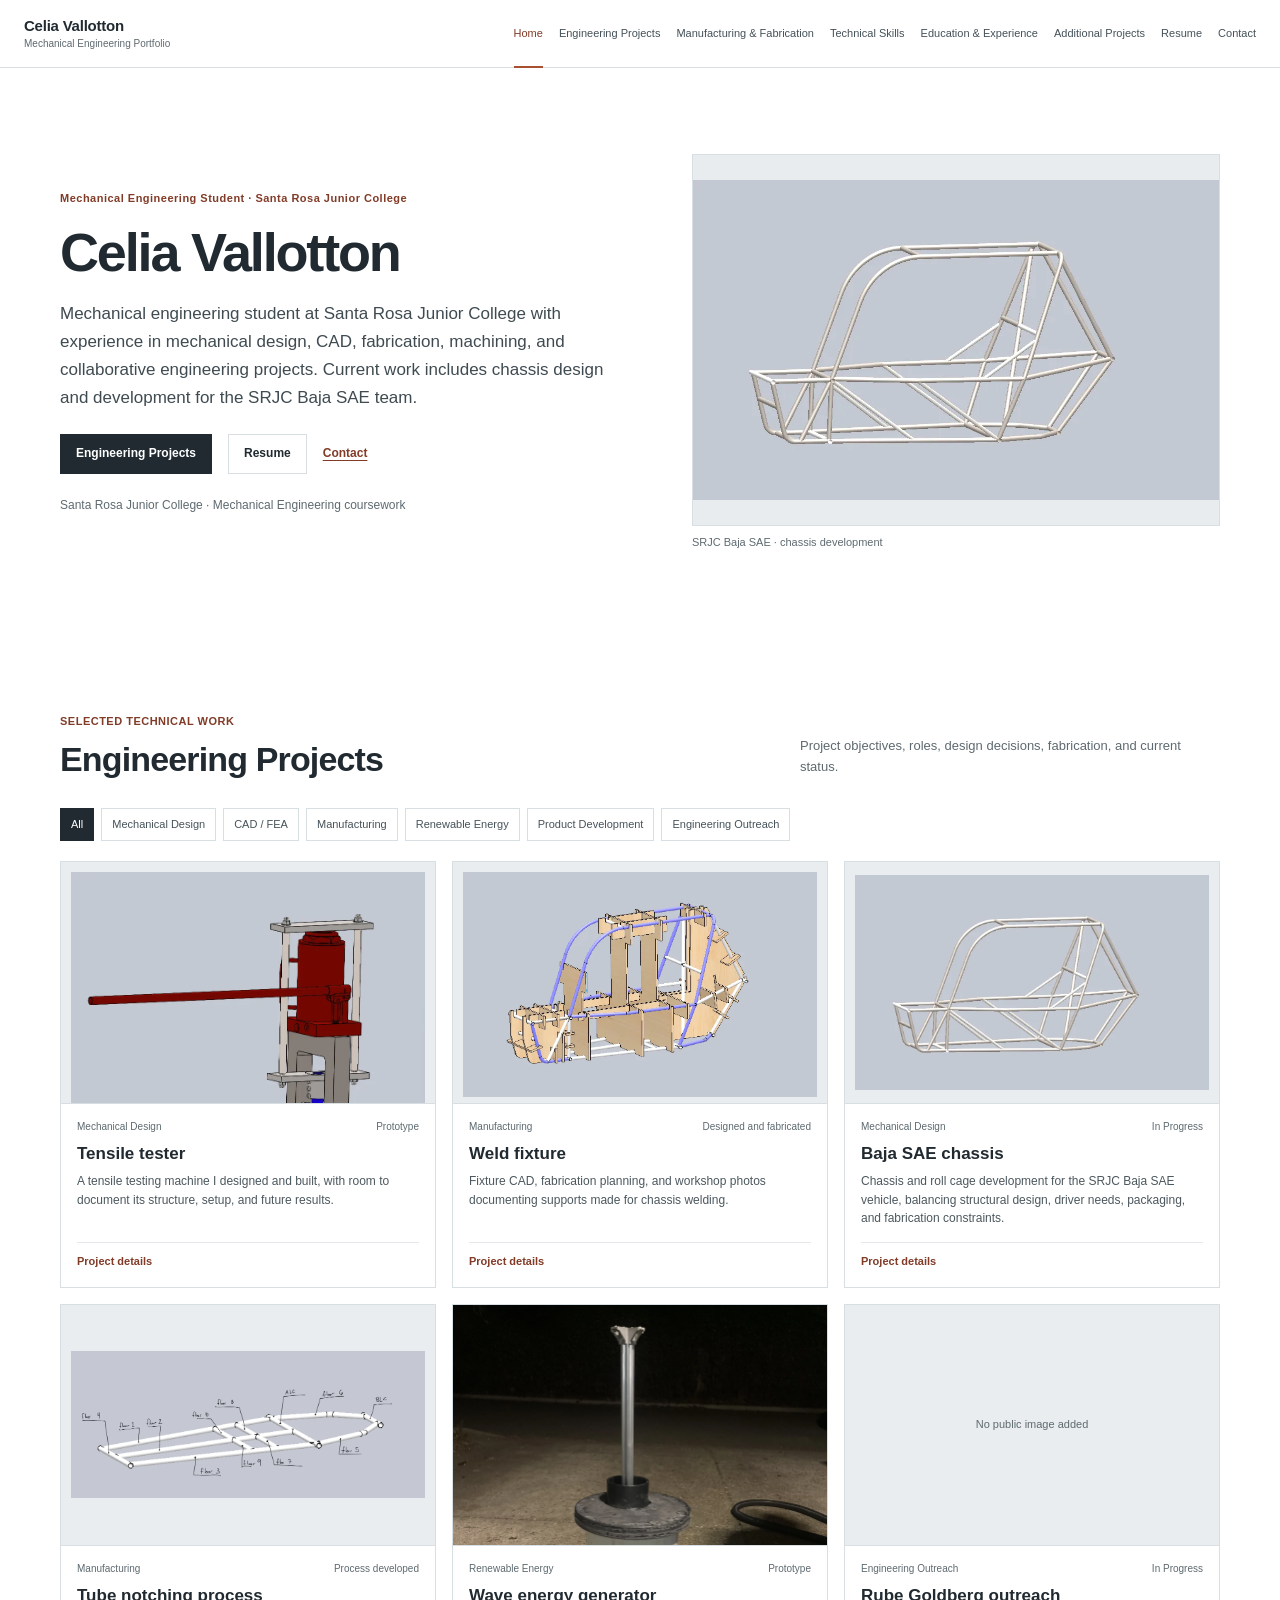
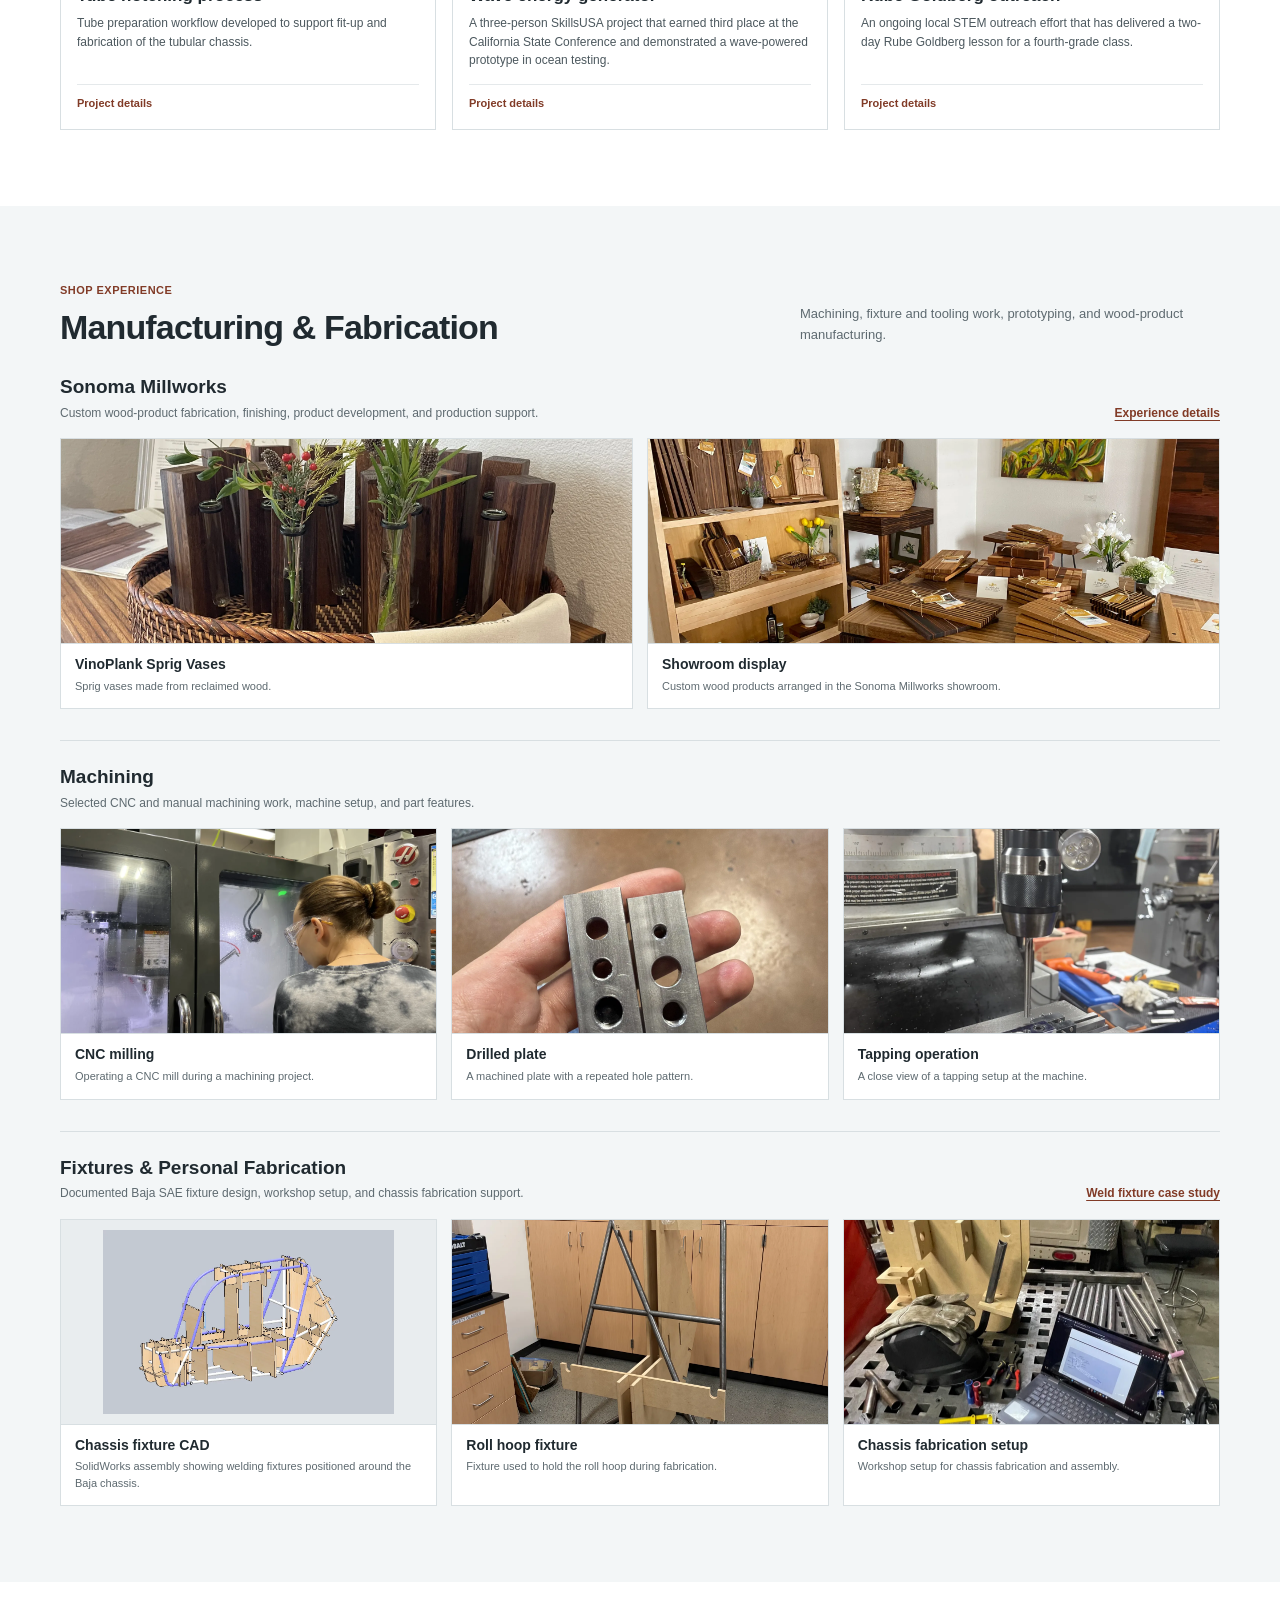
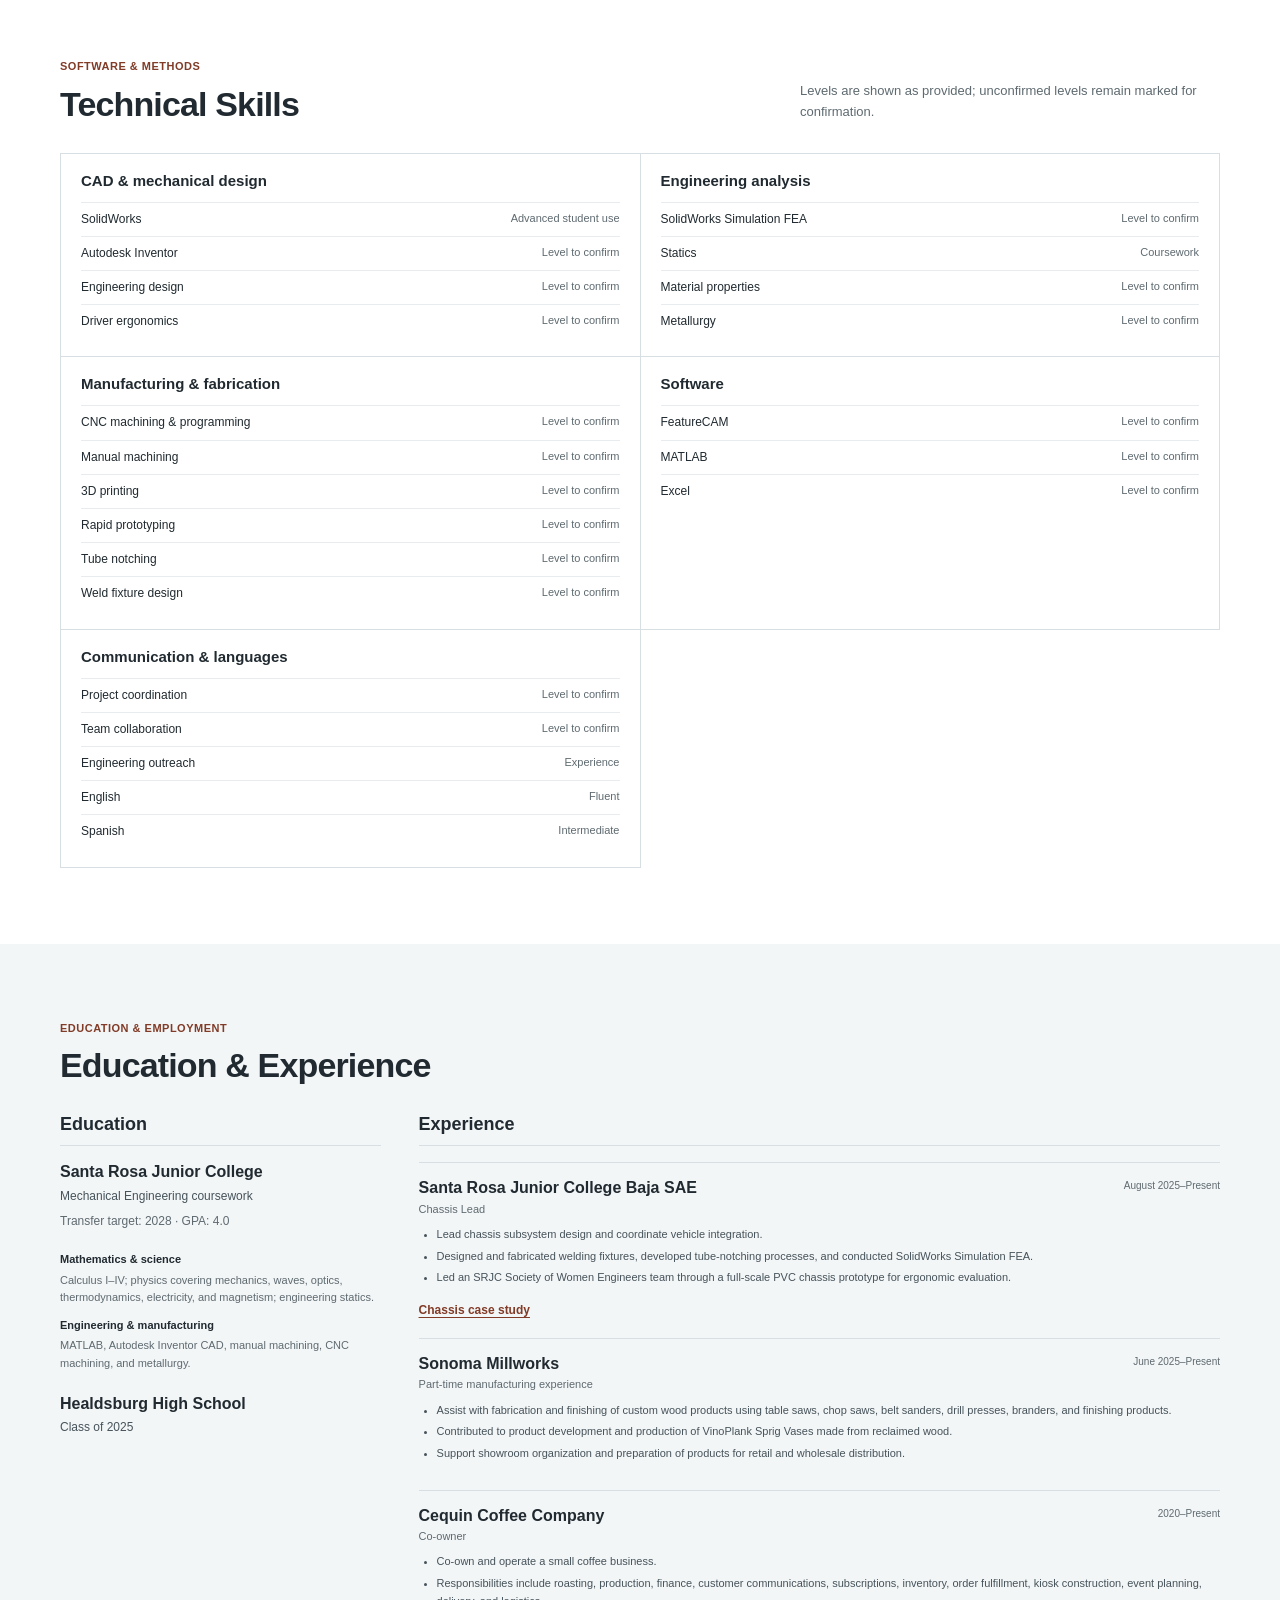
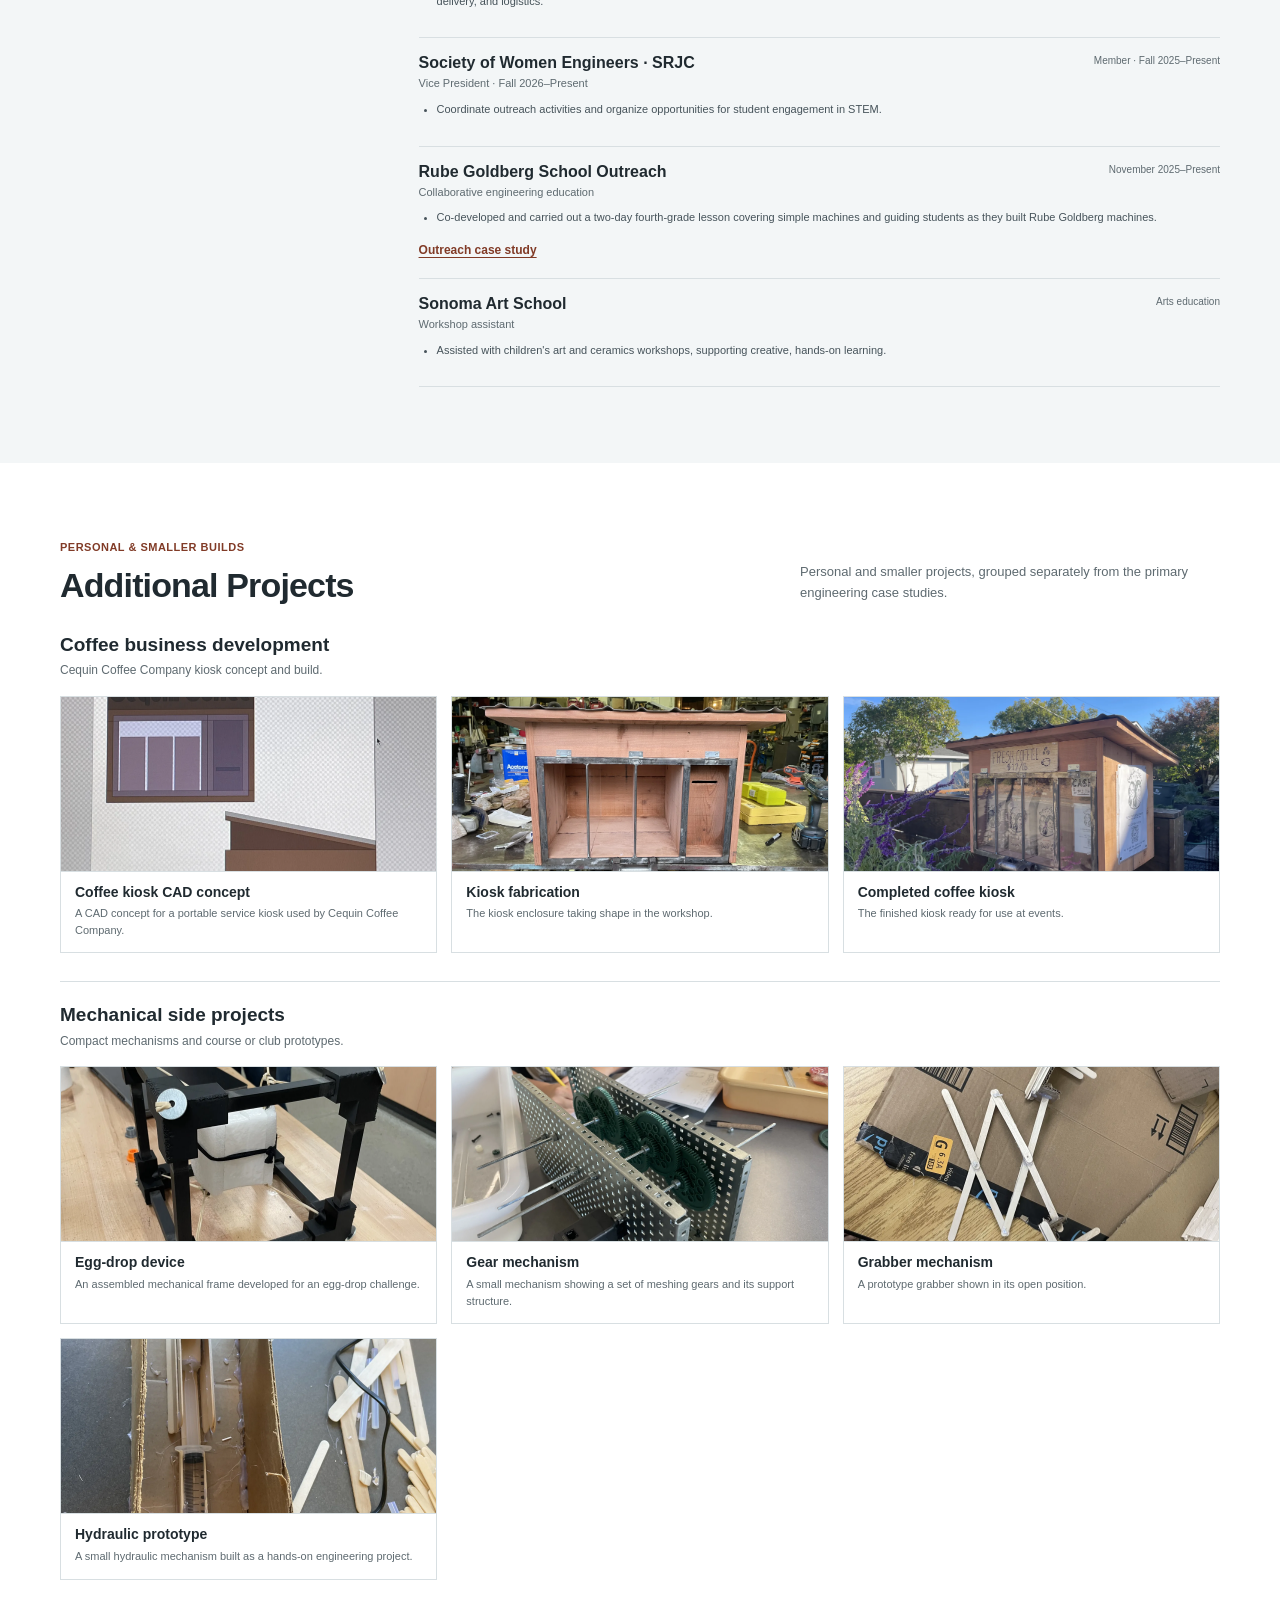
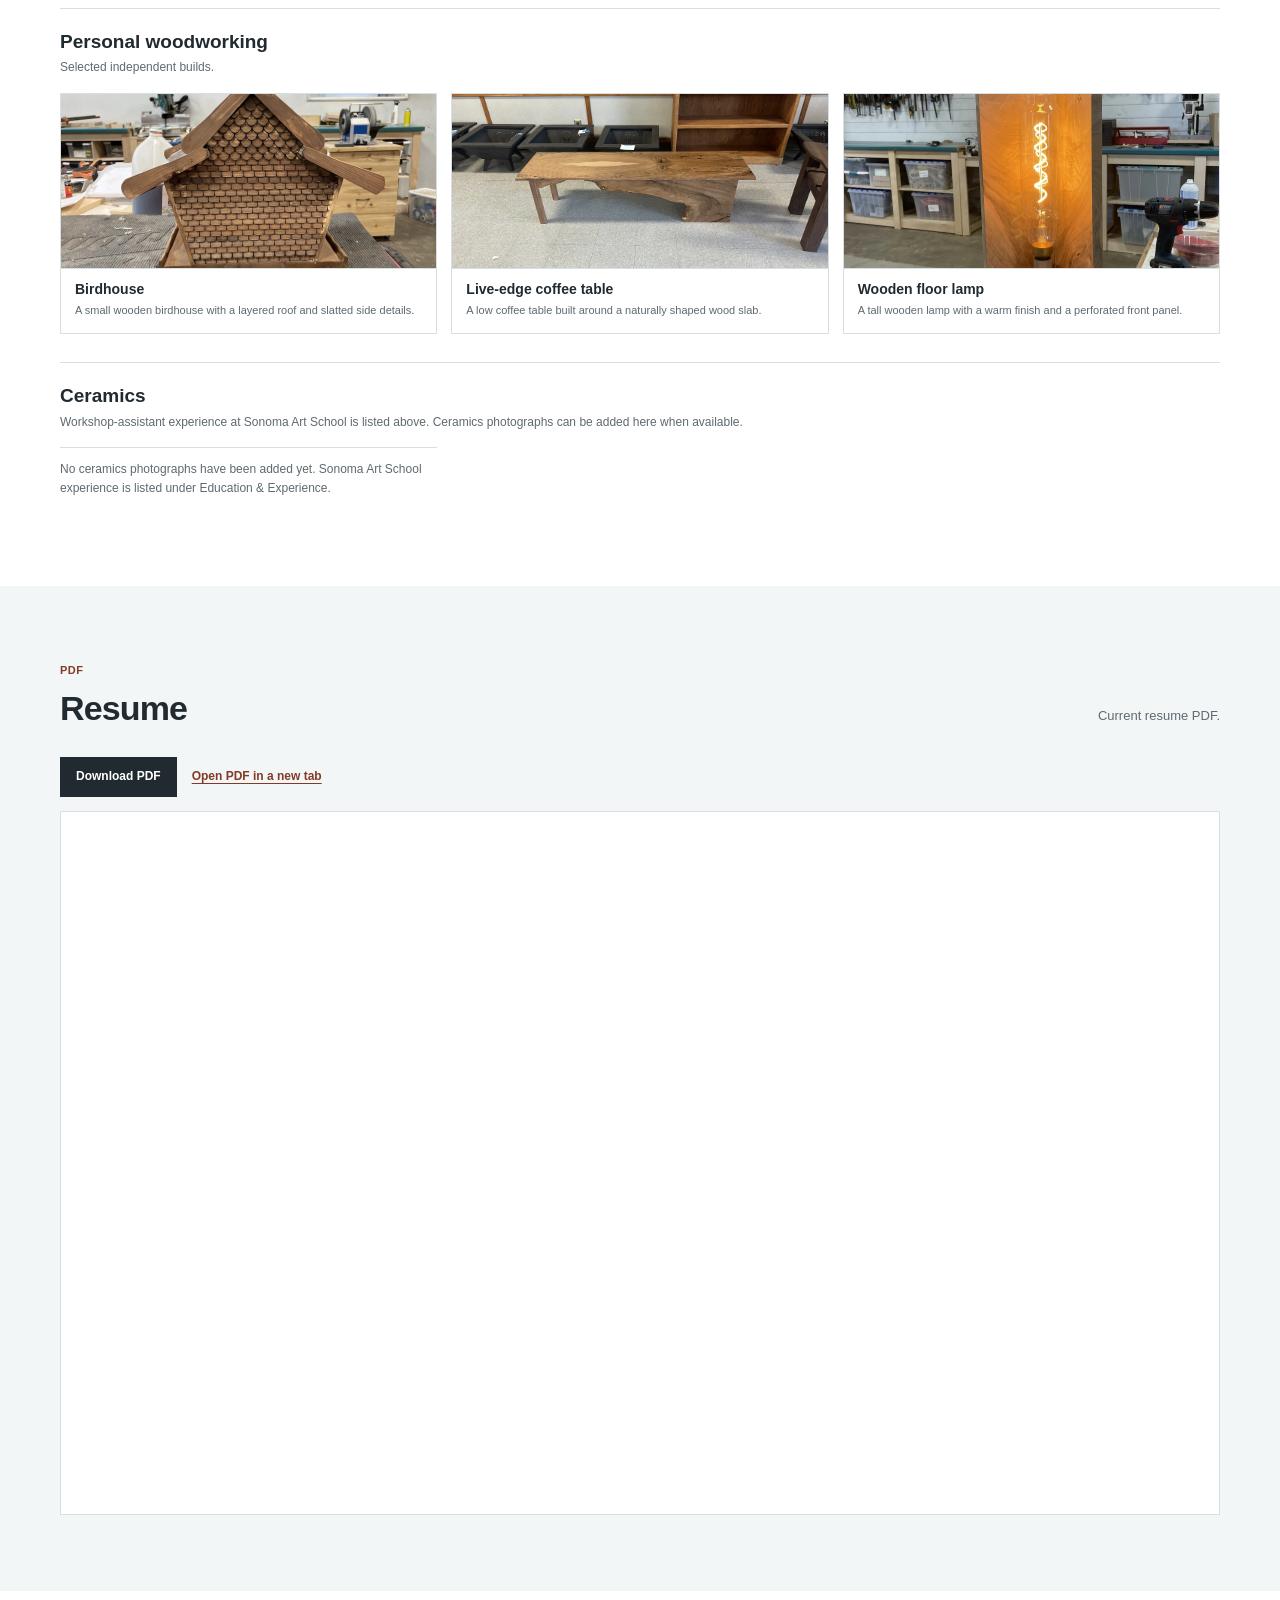
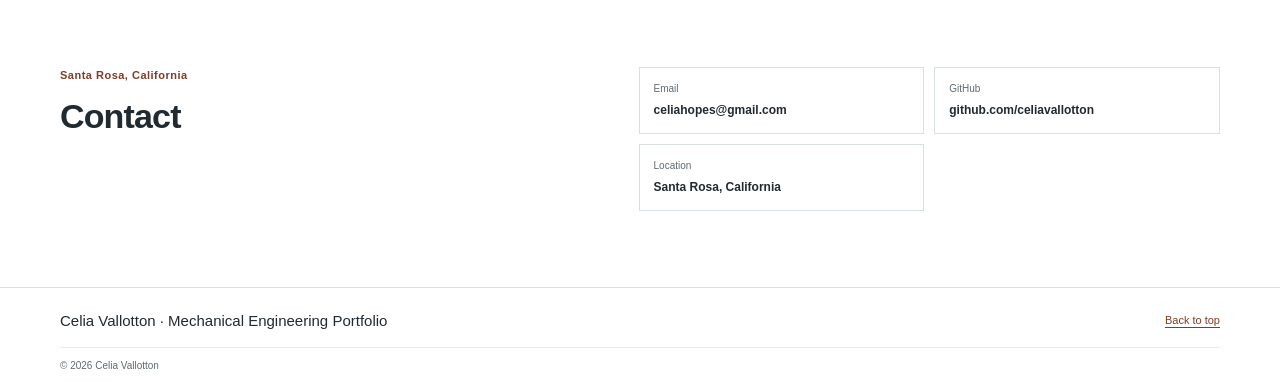
==== commit 1d3abfef: "Split Baja work into focused case studies" ====
--- a/index.html
+++ b/index.html
@@ -104,7 +104,7 @@
               <h3 id="fabrication-title">Fixtures &amp; Personal Fabrication</h3>
               <p>Documented Baja SAE fixture design, workshop setup, and chassis fabrication support.</p>
             </div>
-            <a class="text-link" href="project.html?id=baja-chassis">Baja chassis case study</a>
+            <a class="text-link" href="project.html?id=weld-fixture">Weld fixture case study</a>
           </div>
           <div class="collection-grid" id="fabrication-grid"></div>
         </section>
@@ -304,4 +304,4 @@
     <div class="section-wrap footer-bottom"><span>© <span id="current-year"></span> Celia Vallotton</span></div>
   </footer>
 </body>
-</html>+</html>
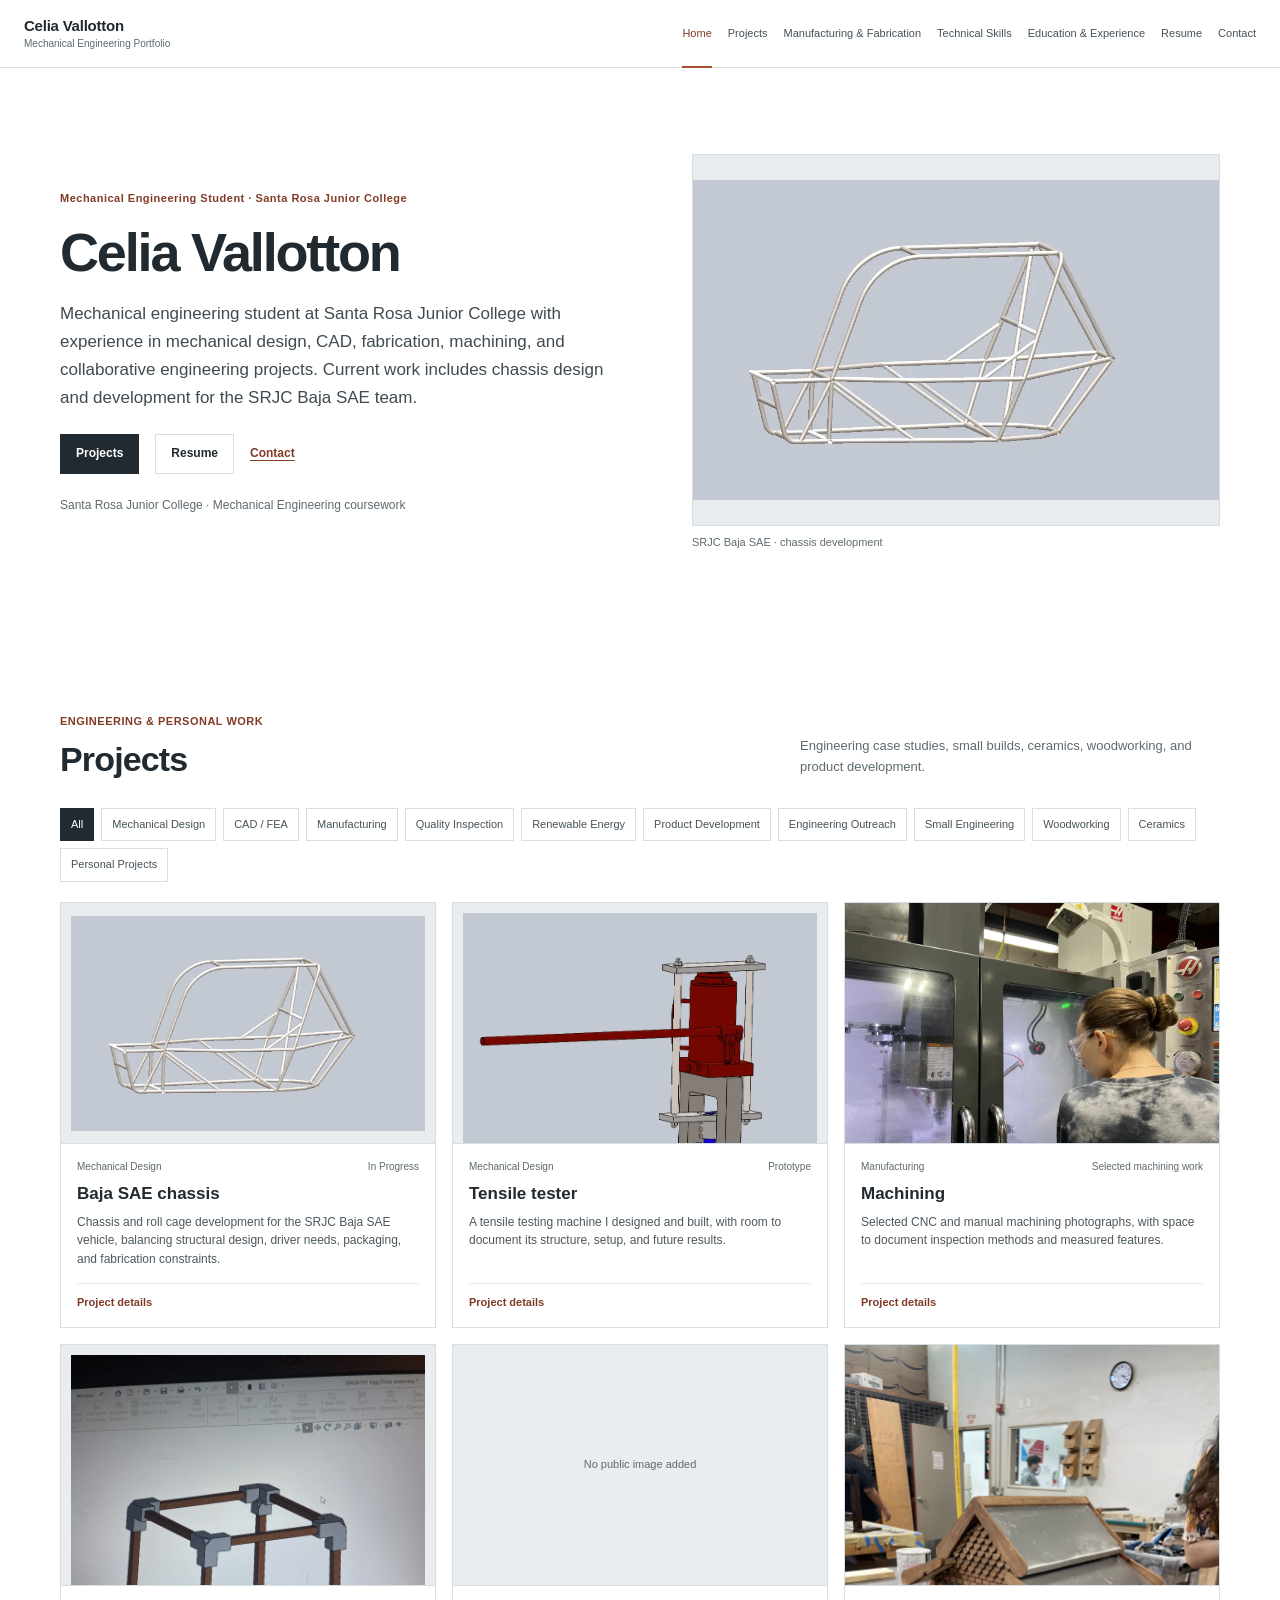
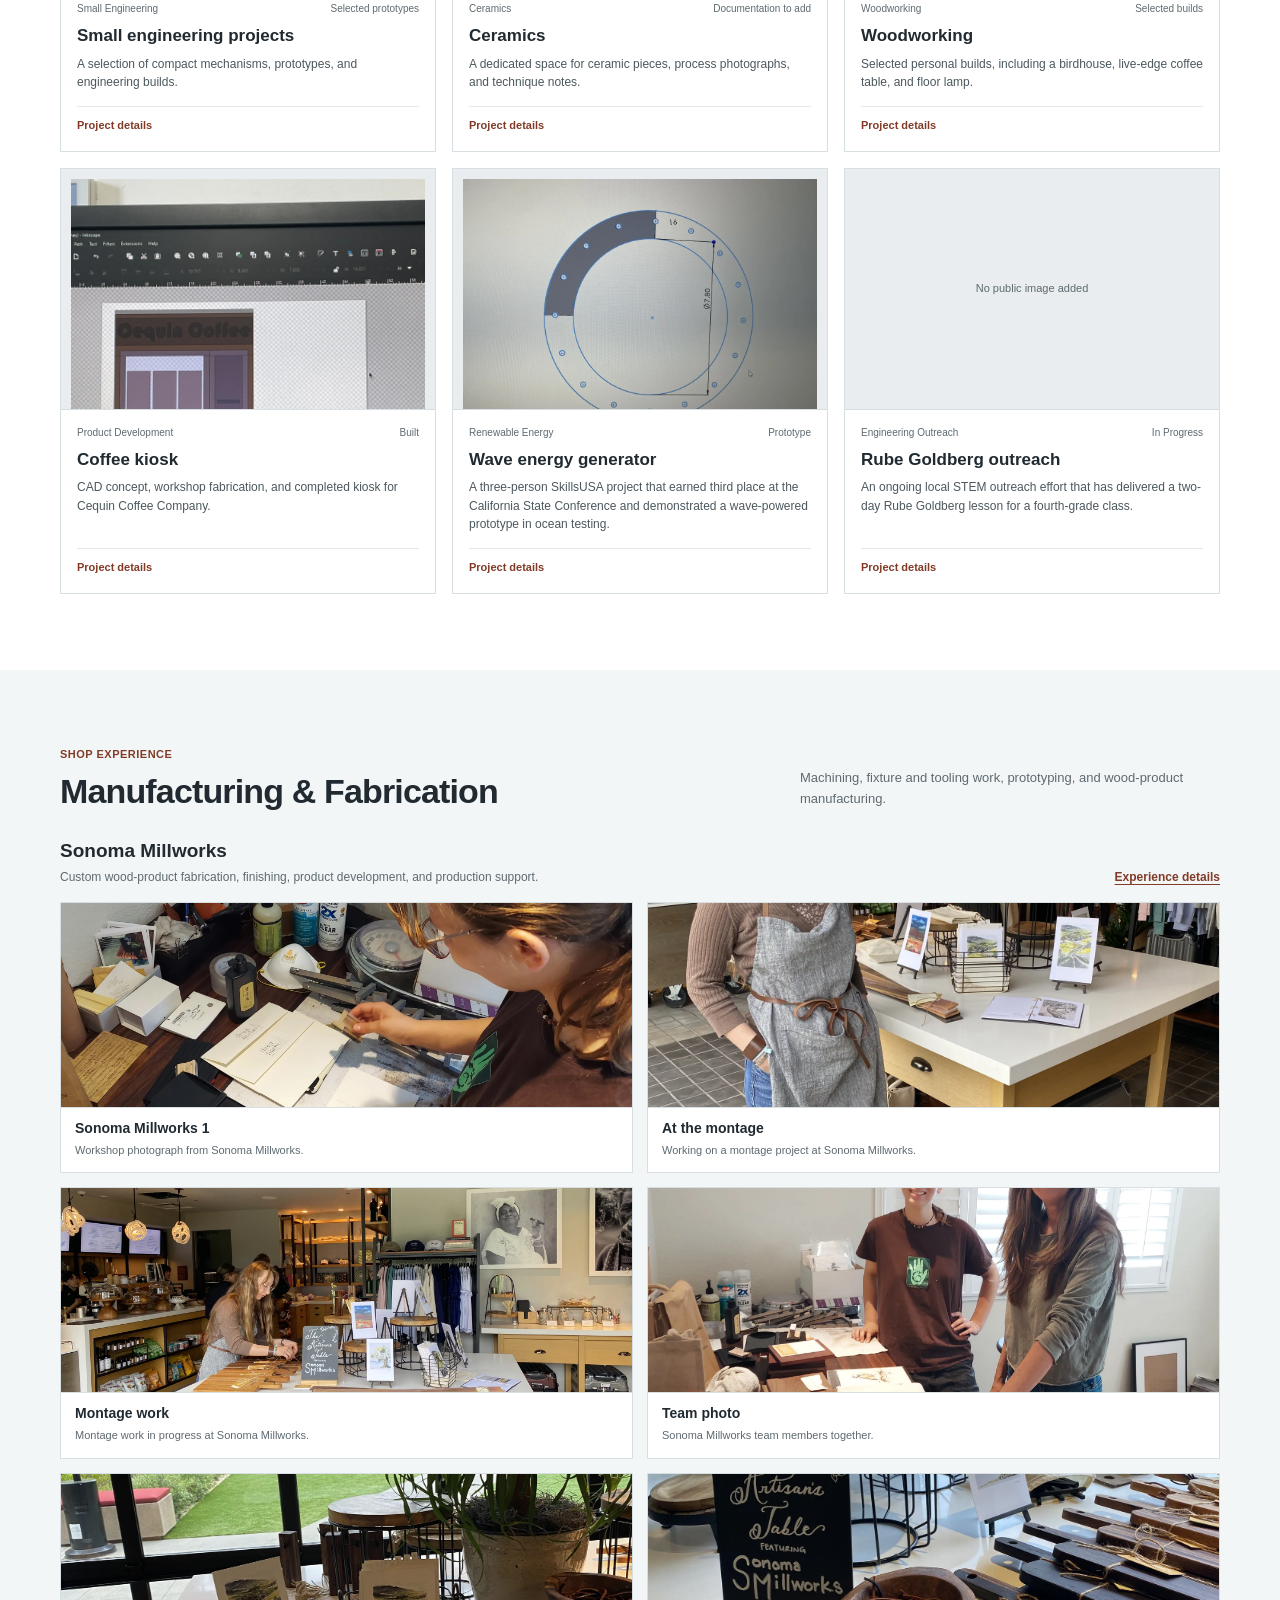
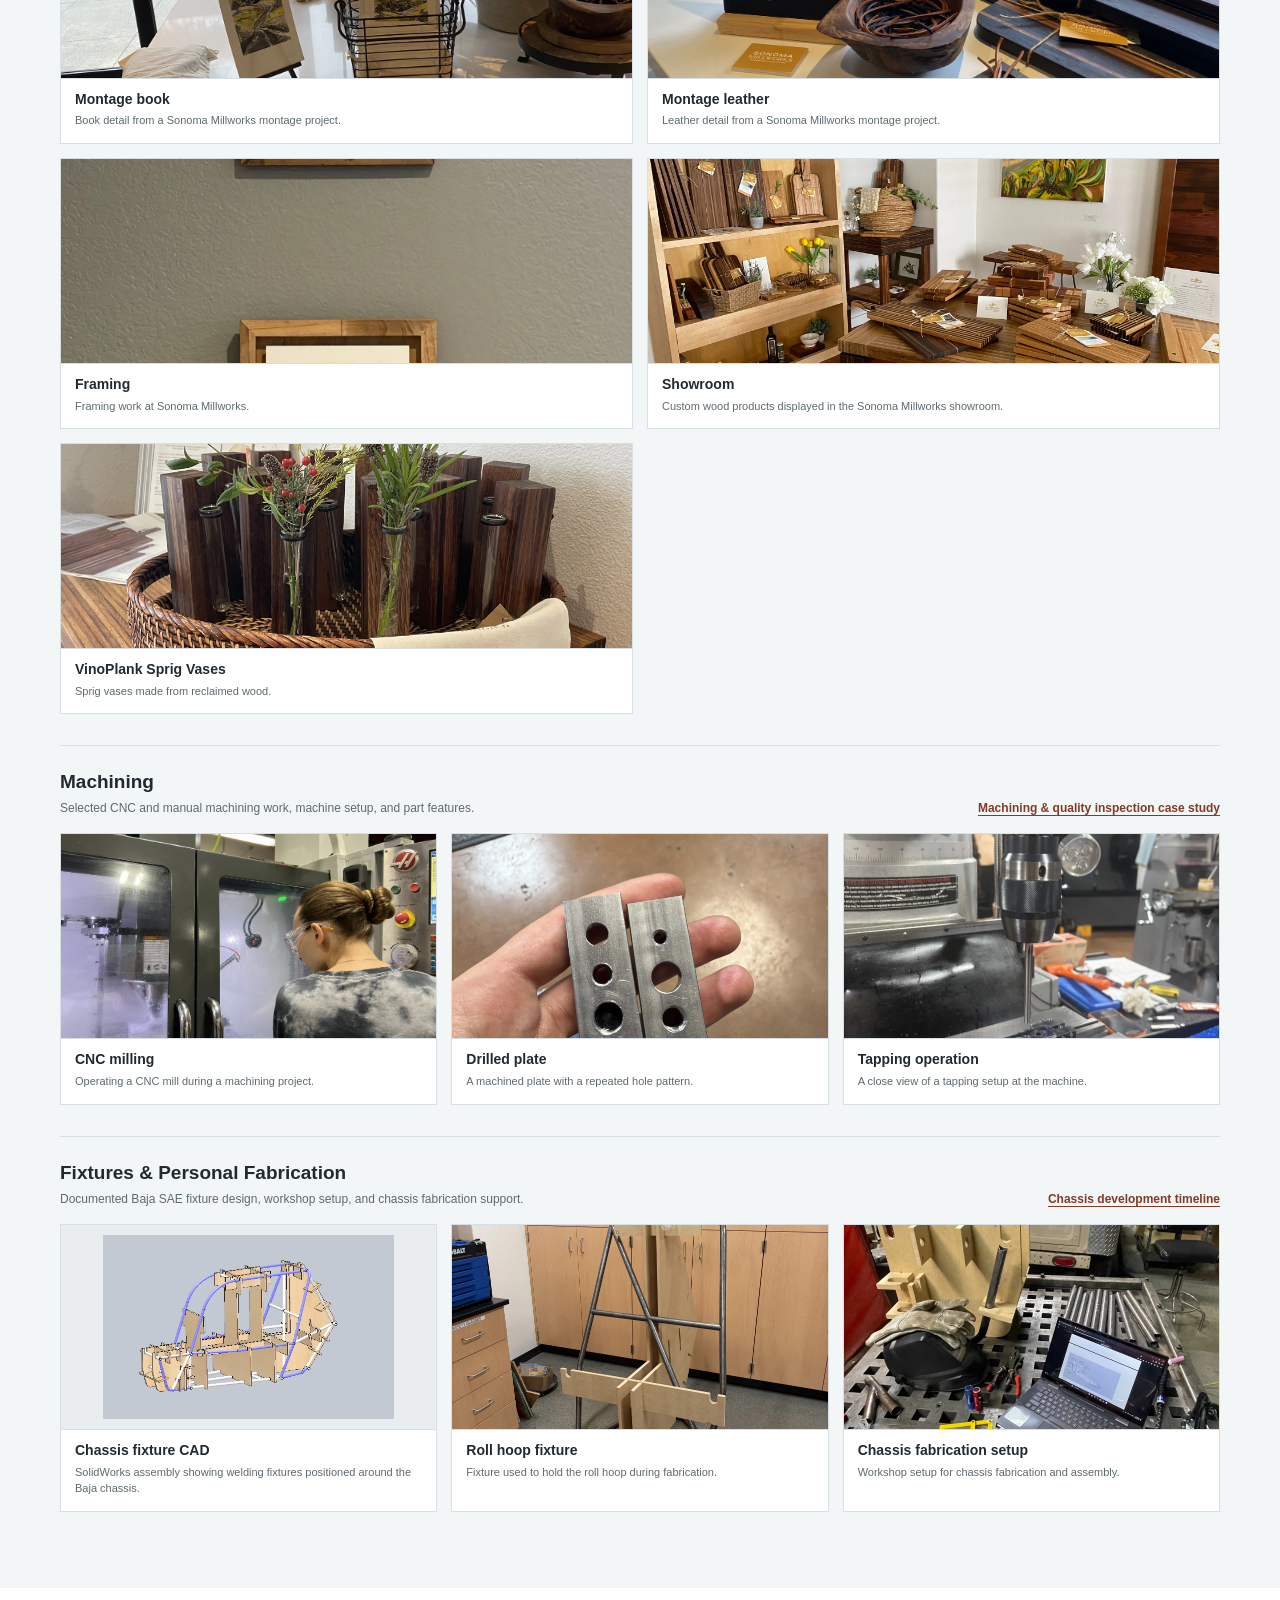
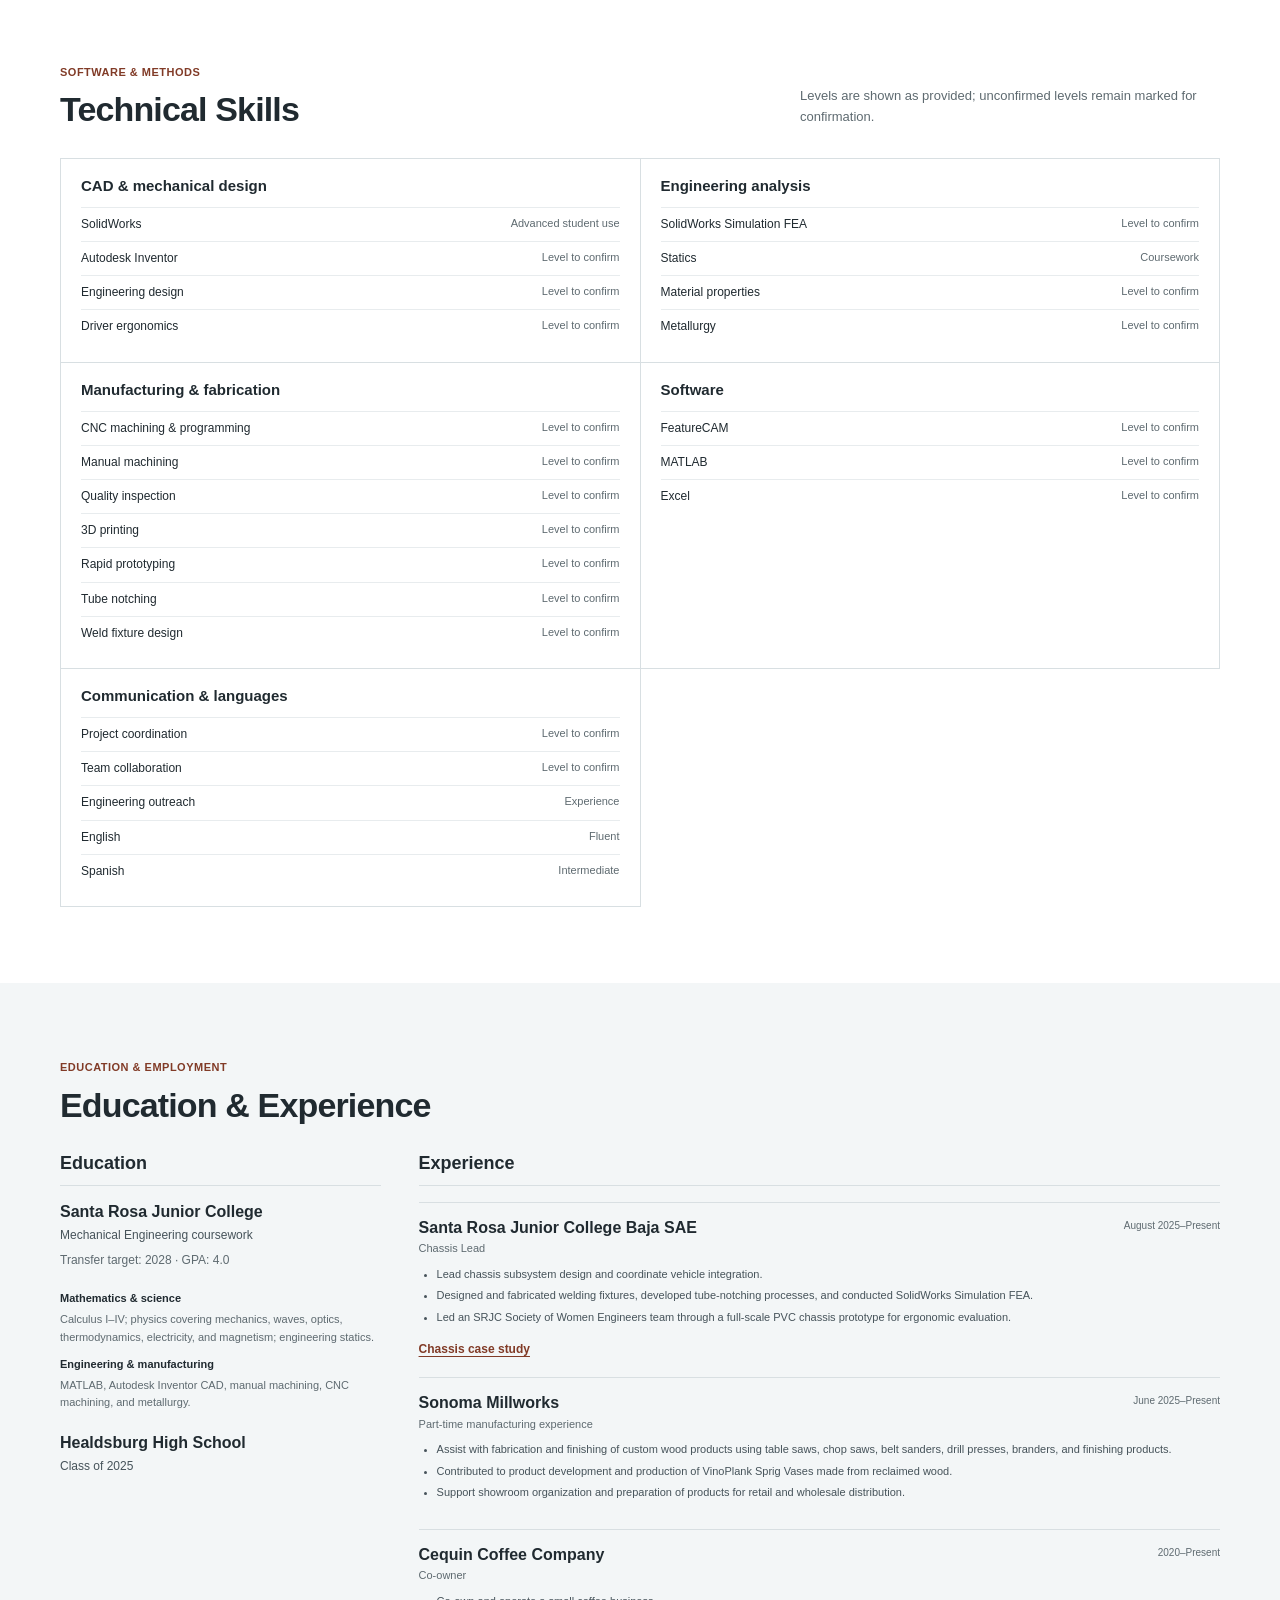
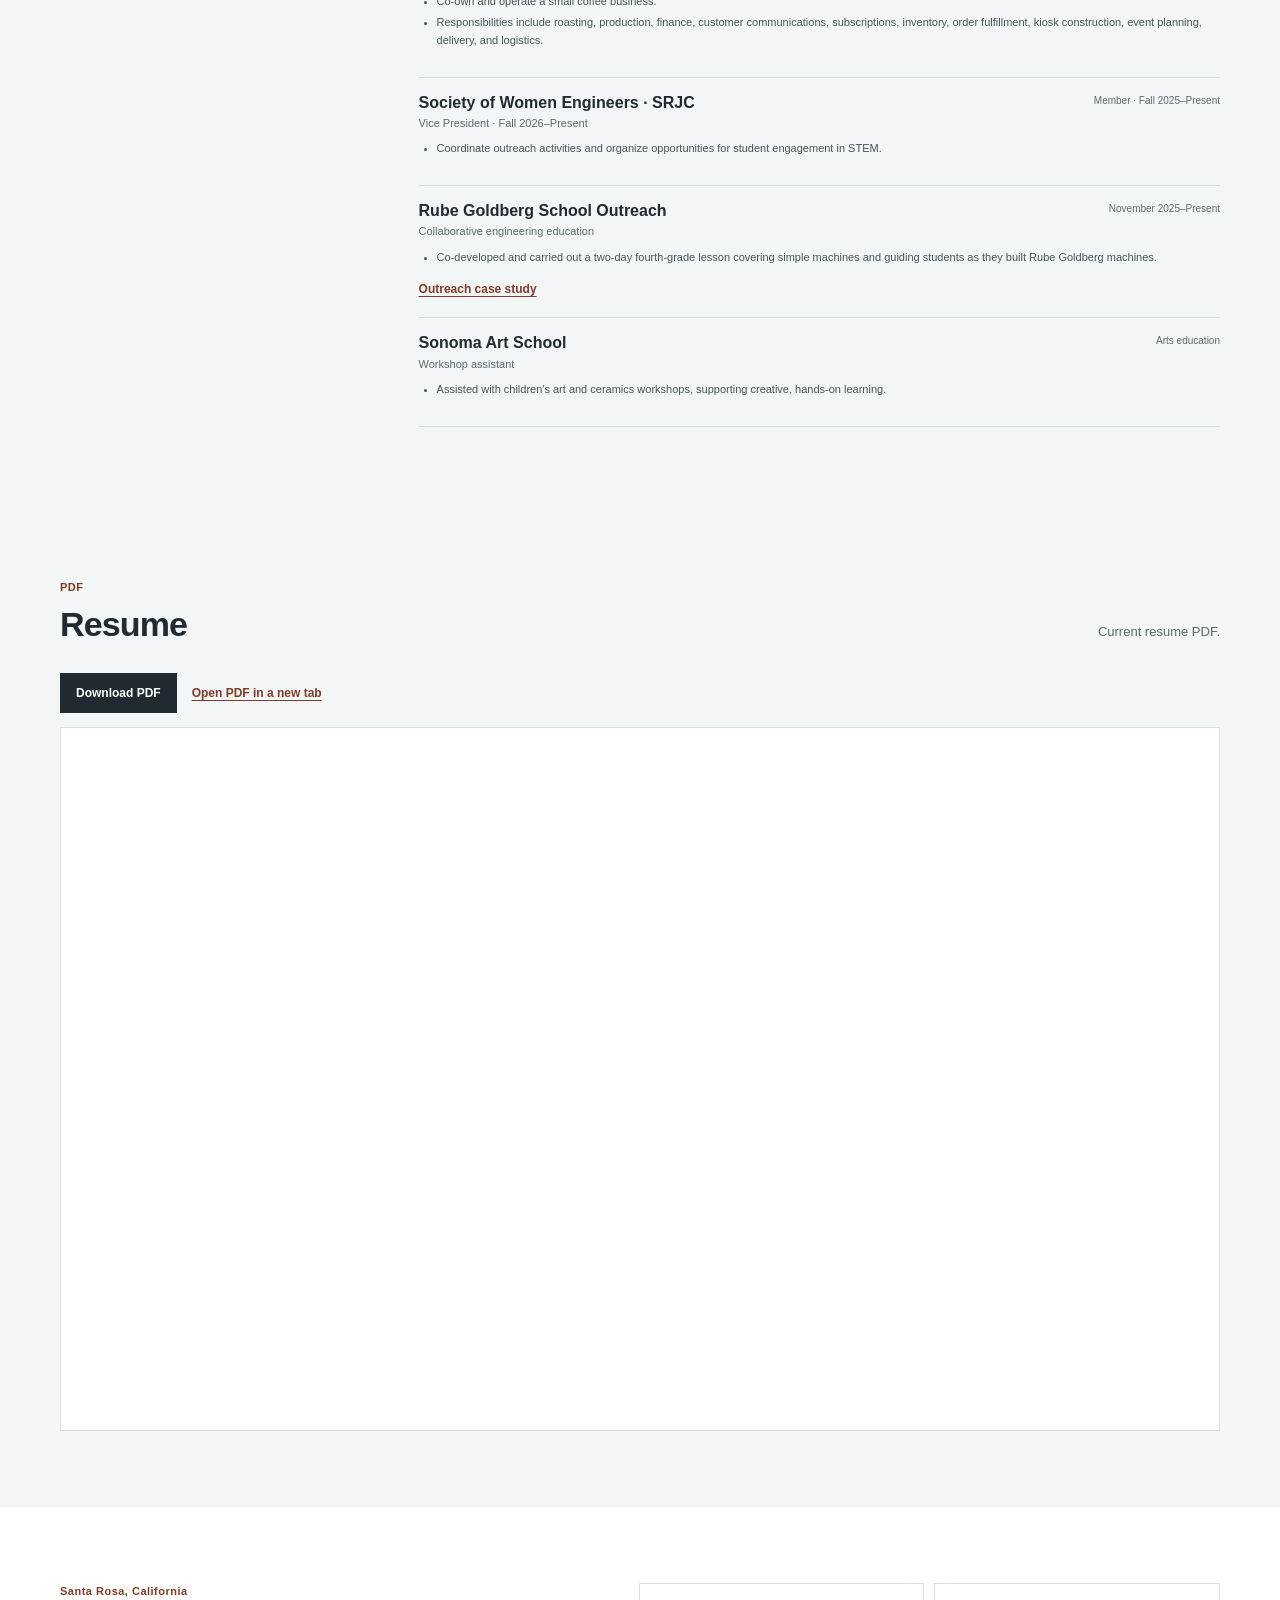
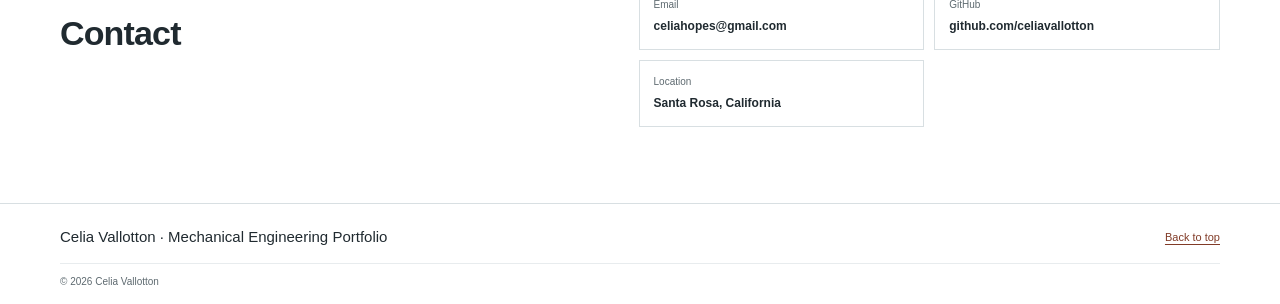
==== commit 2e481599: "Organize project galleries and chassis timeline" ====
--- a/index.html
+++ b/index.html
@@ -23,11 +23,10 @@
       </button>
       <nav id="primary-nav" class="primary-nav" aria-label="Main navigation">
         <a href="#home">Home</a>
-        <a href="#engineering-projects">Engineering Projects</a>
+        <a href="#projects">Projects</a>
         <a href="#manufacturing-fabrication">Manufacturing &amp; Fabrication</a>
         <a href="#technical-skills">Technical Skills</a>
         <a href="#education-experience">Education &amp; Experience</a>
-        <a href="#additional-projects">Additional Projects</a>
         <a href="#resume">Resume</a>
         <a href="#contact">Contact</a>
       </nav>
@@ -41,7 +40,7 @@
         <h1 id="hero-title">Celia Vallotton</h1>
         <p class="hero-intro">Mechanical engineering student at Santa Rosa Junior College with experience in mechanical design, CAD, fabrication, machining, and collaborative engineering projects. Current work includes chassis design and development for the SRJC Baja SAE team.</p>
         <div class="hero-actions">
-          <a class="button button-primary" href="#engineering-projects">Engineering Projects</a>
+          <a class="button button-primary" href="#projects">Projects</a>
           <a class="button button-secondary" href="#resume">Resume</a>
           <a class="text-link" href="#contact">Contact</a>
         </div>
@@ -53,16 +52,16 @@
       </figure>
     </section>
 
-    <section class="section" id="engineering-projects" aria-labelledby="engineering-projects-title">
-      <div class="section-wrap">
-        <div class="section-heading">
-          <div>
-            <p class="eyebrow">SELECTED TECHNICAL WORK</p>
-            <h2 id="engineering-projects-title">Engineering Projects</h2>
-          </div>
-          <p class="section-heading-note">Project objectives, roles, design decisions, fabrication, and current status.</p>
-        </div>
-        <div class="filter-row" role="group" aria-label="Filter engineering projects" id="project-filters"></div>
+    <section class="section" id="projects" aria-labelledby="projects-title">
+      <div class="section-wrap">
+        <div class="section-heading">
+          <div>
+            <p class="eyebrow">ENGINEERING &amp; PERSONAL WORK</p>
+            <h2 id="projects-title">Projects</h2>
+          </div>
+          <p class="section-heading-note">Engineering case studies, small builds, ceramics, woodworking, and product development.</p>
+        </div>
+        <div class="filter-row" role="group" aria-label="Filter projects" id="project-filters"></div>
         <div class="project-grid" id="project-grid" aria-live="polite"></div>
       </div>
     </section>
@@ -94,6 +93,7 @@
               <h3 id="machining-title">Machining</h3>
               <p>Selected CNC and manual machining work, machine setup, and part features.</p>
             </div>
+            <a class="text-link" href="project.html?id=machining">Machining &amp; quality inspection case study</a>
           </div>
           <div class="collection-grid" id="machining-grid"></div>
         </section>
@@ -104,7 +104,7 @@
               <h3 id="fabrication-title">Fixtures &amp; Personal Fabrication</h3>
               <p>Documented Baja SAE fixture design, workshop setup, and chassis fabrication support.</p>
             </div>
-            <a class="text-link" href="project.html?id=weld-fixture">Weld fixture case study</a>
+            <a class="text-link" href="project.html?id=baja-chassis">Chassis development timeline</a>
           </div>
           <div class="collection-grid" id="fabrication-grid"></div>
         </section>
@@ -221,46 +221,6 @@
       </div>
     </section>
 
-    <section class="section" id="additional-projects" aria-labelledby="additional-projects-title">
-      <div class="section-wrap">
-        <div class="section-heading">
-          <div>
-            <p class="eyebrow">PERSONAL &amp; SMALLER BUILDS</p>
-            <h2 id="additional-projects-title">Additional Projects</h2>
-          </div>
-          <p class="section-heading-note">Personal and smaller projects, grouped separately from the primary engineering case studies.</p>
-        </div>
-
-        <section class="additional-group" aria-labelledby="coffee-projects-title">
-          <div class="subsection-heading">
-            <div><h3 id="coffee-projects-title">Coffee business development</h3><p>Cequin Coffee Company kiosk concept and build.</p></div>
-          </div>
-          <div class="collection-grid additional-grid" id="coffee-business-grid"></div>
-        </section>
-
-        <section class="additional-group" aria-labelledby="small-projects-title">
-          <div class="subsection-heading">
-            <div><h3 id="small-projects-title">Mechanical side projects</h3><p>Compact mechanisms and course or club prototypes.</p></div>
-          </div>
-          <div class="collection-grid additional-grid" id="side-projects-grid"></div>
-        </section>
-
-        <section class="additional-group" aria-labelledby="woodworking-title">
-          <div class="subsection-heading">
-            <div><h3 id="woodworking-title">Personal woodworking</h3><p>Selected independent builds.</p></div>
-          </div>
-          <div class="collection-grid additional-grid" id="woodworking-grid"></div>
-        </section>
-
-        <section class="additional-group" aria-labelledby="ceramics-title">
-          <div class="subsection-heading">
-            <div><h3 id="ceramics-title">Ceramics</h3><p>Workshop-assistant experience at Sonoma Art School is listed above. Ceramics photographs can be added here when available.</p></div>
-          </div>
-          <div class="collection-grid additional-grid" id="ceramics-grid"></div>
-        </section>
-      </div>
-    </section>
-
     <section class="section section-muted resume-section" id="resume" aria-labelledby="resume-title">
       <div class="section-wrap">
         <div class="section-heading">
--- a/assets/css/site.css
+++ b/assets/css/site.css
@@ -167,6 +167,20 @@
 .case-section li + li { margin-top: 4px; }
 .contribution-section { padding: 15px 17px; background: var(--surface); border: 0; }
 .documentation-section { border-bottom: 0; }
+.documentation-topics { padding: 16px 18px; border: 1px dashed var(--line); background: var(--surface); }
+.documentation-topics p { margin: 0; color: var(--muted); font-size: 12px; }
+.documentation-topics ul { columns: 2; column-gap: 28px; }
+.documentation-topics li { break-inside: avoid; }
+.project-timeline { display: grid; gap: 23px; margin: 8px 0 0; padding: 0; list-style: none; }
+.timeline-stage { display: grid; grid-template-columns: 42px minmax(0, 1fr); gap: 16px; }
+.timeline-marker { display: grid; width: 34px; height: 34px; place-items: center; border: 1px solid var(--accent); border-radius: 50%; color: var(--accent-dark); font-size: 10px; font-weight: 650; }
+.timeline-stage-content { min-width: 0; padding: 3px 0 21px; border-bottom: 1px solid var(--line); }
+.timeline-stage-content > h2, .media-collection > h2 { margin-bottom: 8px; font-size: 20px; }
+.timeline-stage-content > p, .media-collection > p { margin-bottom: 12px; color: var(--muted); font-size: 12px; }
+.media-collection { margin-top: 19px; padding-top: 15px; border-top: 1px solid #e5e9eb; }
+.media-collection h3 { margin-bottom: 5px; font-size: 15px; }
+.project-video video { display: block; width: min(100%, 920px); max-height: 72vh; margin-top: 10px; border: 1px solid var(--line); background: #111; }
+.project-video p { margin-top: 8px !important; color: var(--muted) !important; font-size: 11px !important; }
 .detail-sidebar { position: sticky; top: calc(var(--header-height) + 18px); padding: 17px; background: var(--surface); border: 1px solid var(--line); }
 .detail-sidebar h2 { margin-bottom: 10px; font-size: 15px; }
 .detail-sidebar ul { margin: 0; padding-left: 18px; color: #46535a; font-size: 11px; }
@@ -174,6 +188,8 @@
 .gallery-grid { display: grid; grid-template-columns: repeat(2, minmax(0, 1fr)); gap: 13px; margin-top: 12px; }
 .gallery-item { min-width: 0; margin: 0; }
 .gallery-frame { position: relative; display: grid; min-height: 180px; aspect-ratio: 1.45; place-items: center; overflow: hidden; background: #e9edef; border: 1px solid var(--line); }
+.gallery-item-featured { grid-column: span 2; }
+.gallery-item-featured .gallery-frame { min-height: 260px; aspect-ratio: 1.9; }
 .gallery-open { position: absolute; inset: 0; width: 100%; height: 100%; padding: 0; border: 0; background: transparent; cursor: zoom-in; }
 .gallery-source { display: block; width: 100%; height: 100%; object-fit: cover; }
 .gallery-source.image-fit-contain { padding: 9px; object-fit: contain; }
@@ -225,6 +241,9 @@
   .detail-layout { grid-template-columns: 1fr; gap: 20px; }
   .detail-sidebar { position: static; grid-row: 1; }
   .gallery-frame { min-height: 155px; }
+  .gallery-item-featured { grid-column: auto; }
+  .gallery-item-featured .gallery-frame { min-height: 190px; aspect-ratio: 1.5; }
+  .documentation-topics ul { columns: 1; }
   .resume-preview { min-height: 460px; height: 68vh; }
   .footer-inner { align-items: flex-start; }
 }
@@ -250,4 +269,4 @@
   .project-detail-header { padding: 18px 0; }
   .detail-layout { grid-template-columns: 1fr 210px; gap: 20px; }
   .detail-sidebar { position: static; }
-}+}
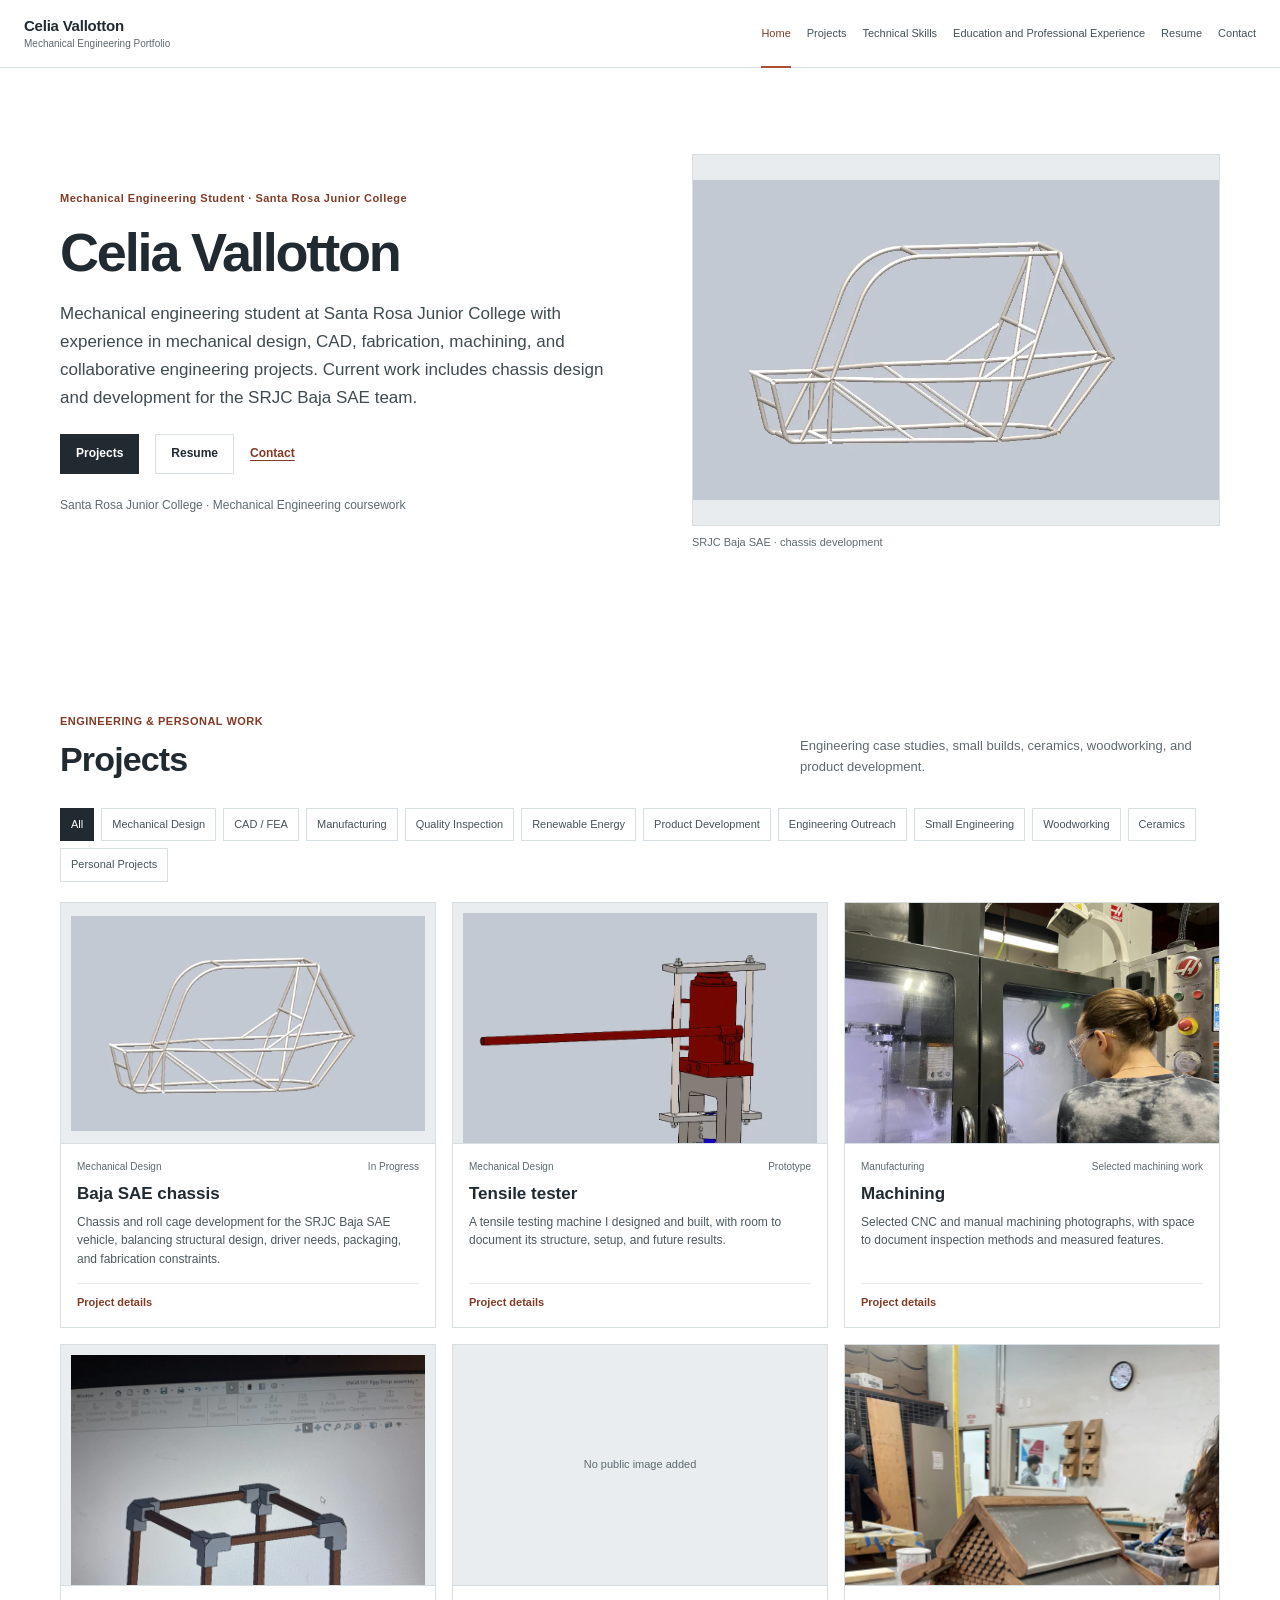
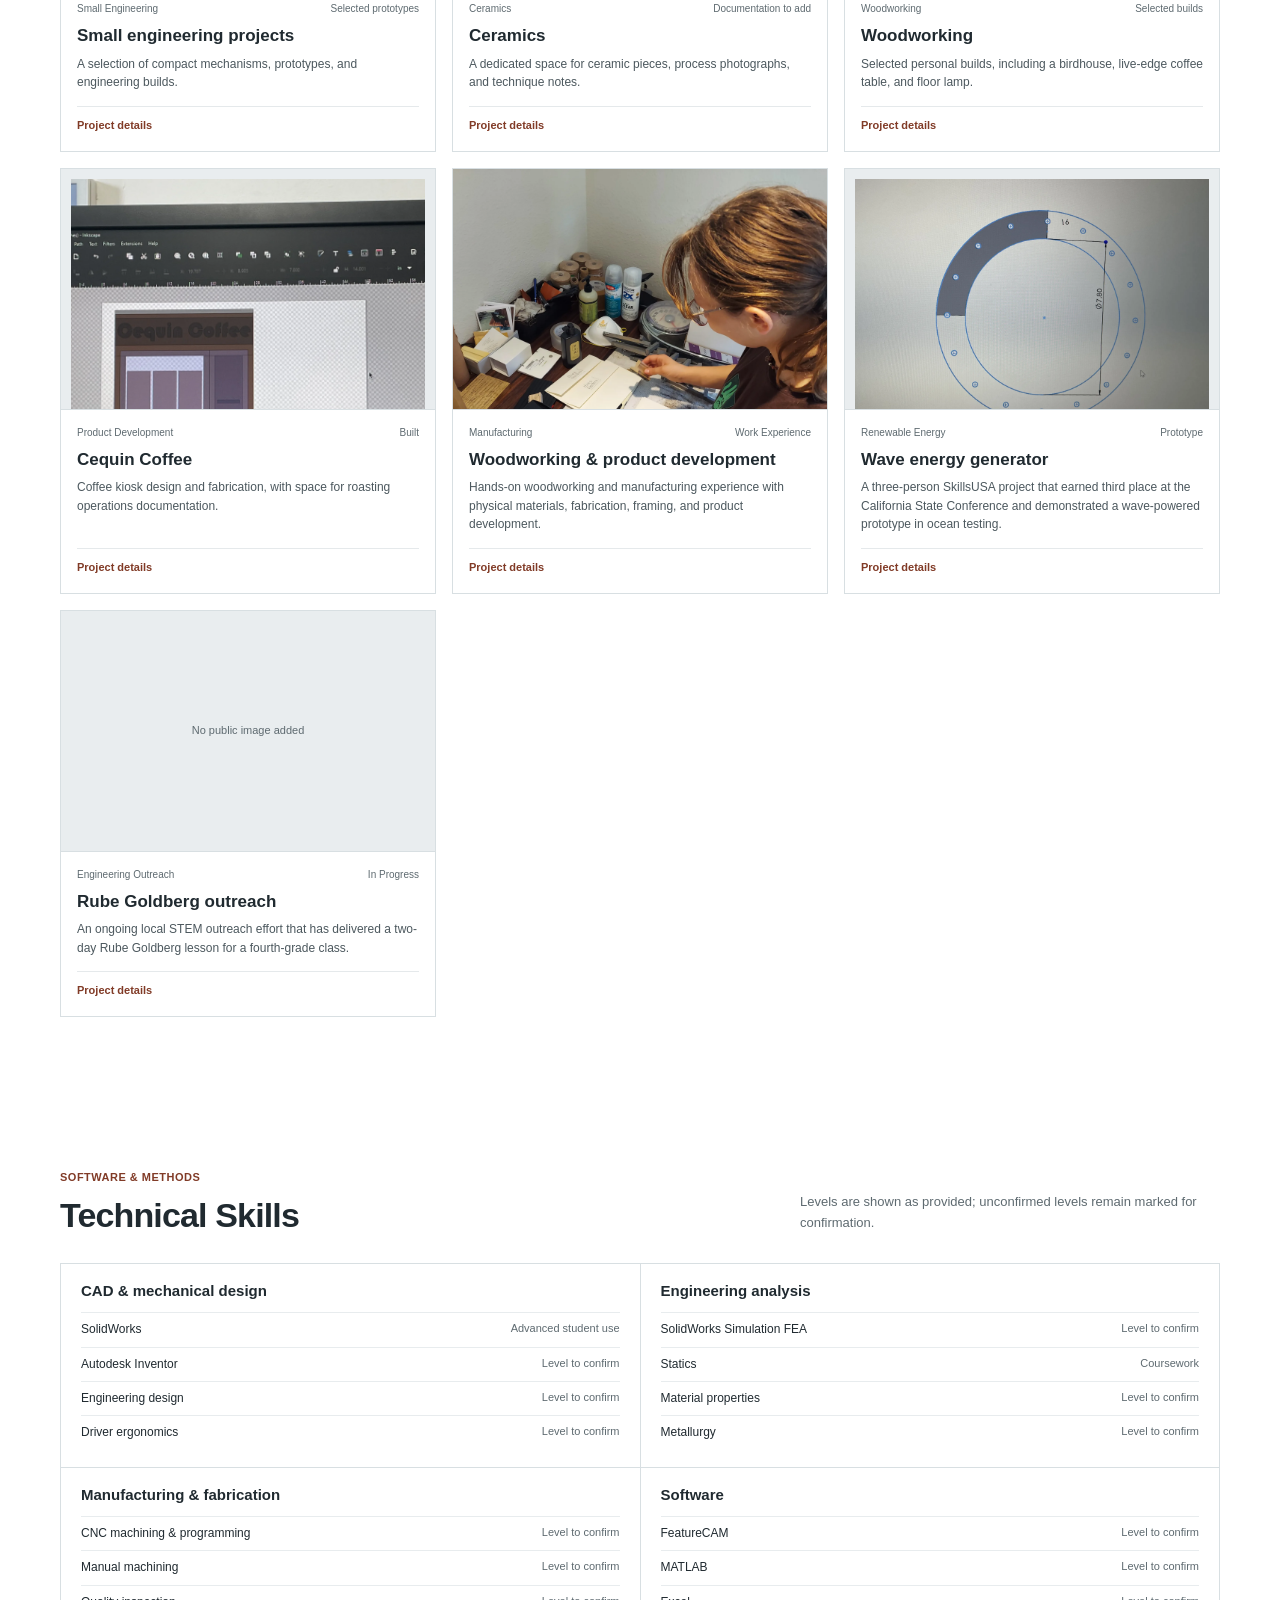
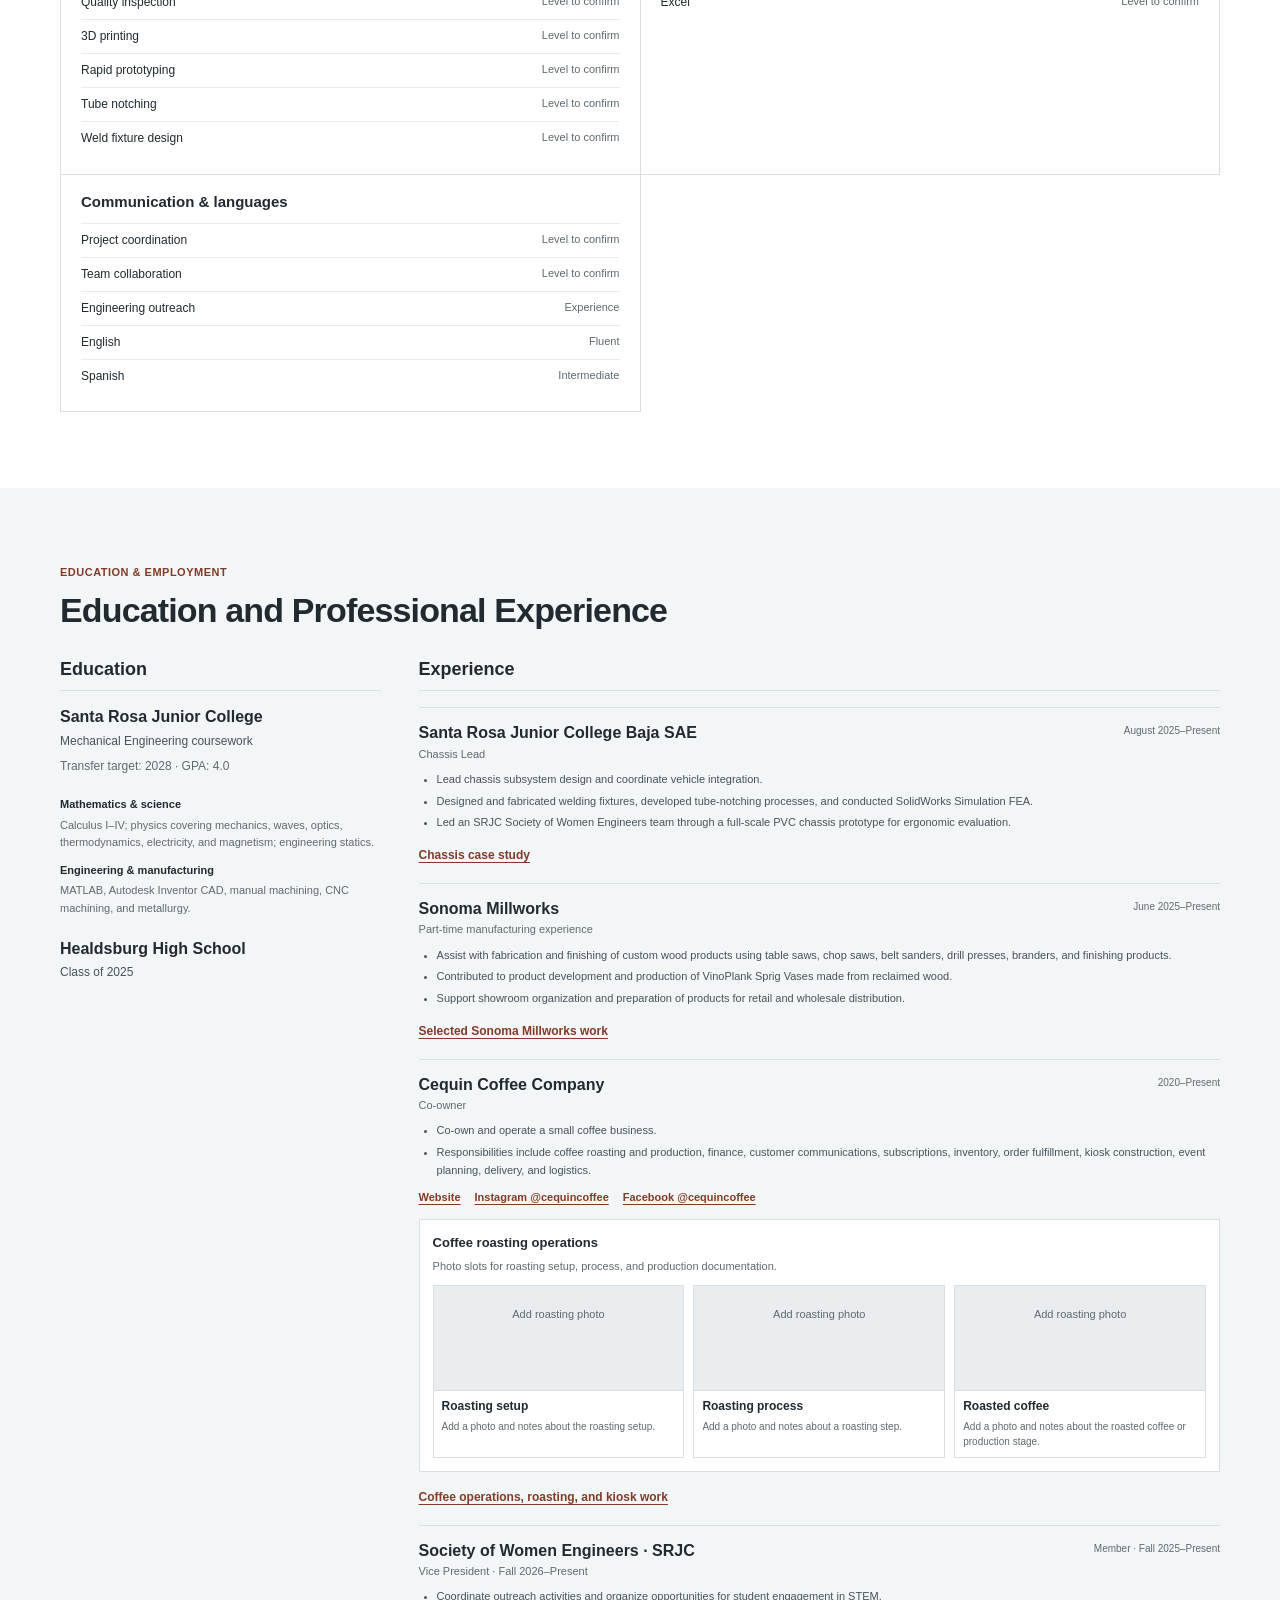
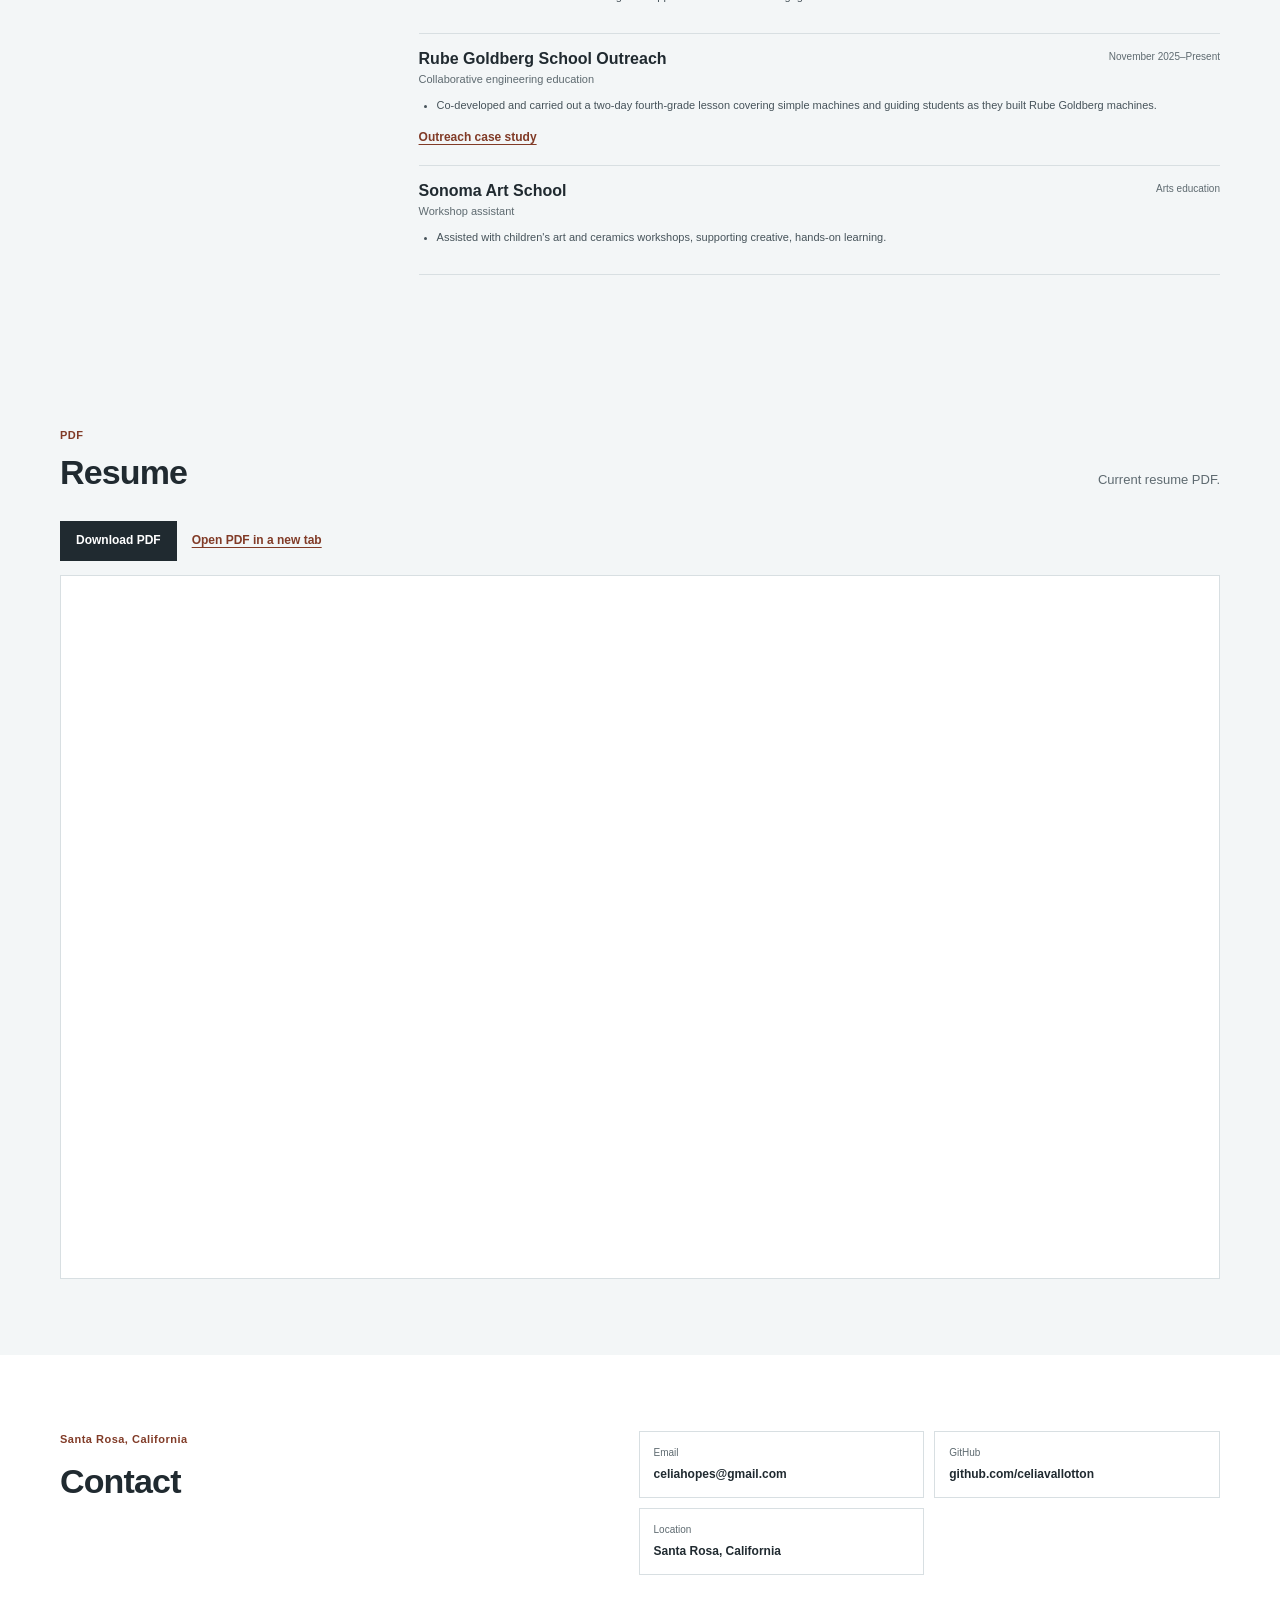
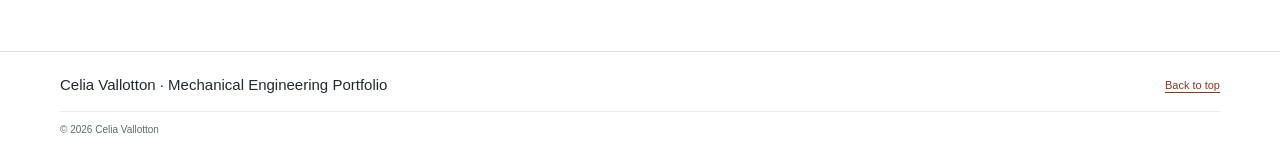
==== commit a6dd2770: "Integrate manufacturing and Cequin social media" ====
--- a/index.html
+++ b/index.html
@@ -24,9 +24,8 @@
       <nav id="primary-nav" class="primary-nav" aria-label="Main navigation">
         <a href="#home">Home</a>
         <a href="#projects">Projects</a>
-        <a href="#manufacturing-fabrication">Manufacturing &amp; Fabrication</a>
         <a href="#technical-skills">Technical Skills</a>
-        <a href="#education-experience">Education &amp; Experience</a>
+        <a href="#education-experience">Education and Professional Experience</a>
         <a href="#resume">Resume</a>
         <a href="#contact">Contact</a>
       </nav>
@@ -66,51 +65,6 @@
       </div>
     </section>
 
-    <section class="section section-muted" id="manufacturing-fabrication" aria-labelledby="manufacturing-title">
-      <div class="section-wrap">
-        <div class="section-heading">
-          <div>
-            <p class="eyebrow">SHOP EXPERIENCE</p>
-            <h2 id="manufacturing-title">Manufacturing &amp; Fabrication</h2>
-          </div>
-          <p class="section-heading-note">Machining, fixture and tooling work, prototyping, and wood-product manufacturing.</p>
-        </div>
-
-        <section class="subsection" aria-labelledby="millworks-title">
-          <div class="subsection-heading">
-            <div>
-              <h3 id="millworks-title">Sonoma Millworks</h3>
-              <p>Custom wood-product fabrication, finishing, product development, and production support.</p>
-            </div>
-            <a class="text-link" href="project.html?id=sonoma-millworks">Experience details</a>
-          </div>
-          <div class="collection-grid collection-grid-two" id="sonoma-grid"></div>
-        </section>
-
-        <section class="subsection" aria-labelledby="machining-title">
-          <div class="subsection-heading">
-            <div>
-              <h3 id="machining-title">Machining</h3>
-              <p>Selected CNC and manual machining work, machine setup, and part features.</p>
-            </div>
-            <a class="text-link" href="project.html?id=machining">Machining &amp; quality inspection case study</a>
-          </div>
-          <div class="collection-grid" id="machining-grid"></div>
-        </section>
-
-        <section class="subsection" aria-labelledby="fabrication-title">
-          <div class="subsection-heading">
-            <div>
-              <h3 id="fabrication-title">Fixtures &amp; Personal Fabrication</h3>
-              <p>Documented Baja SAE fixture design, workshop setup, and chassis fabrication support.</p>
-            </div>
-            <a class="text-link" href="project.html?id=baja-chassis">Chassis development timeline</a>
-          </div>
-          <div class="collection-grid" id="fabrication-grid"></div>
-        </section>
-      </div>
-    </section>
-
     <section class="section" id="technical-skills" aria-labelledby="skills-title">
       <div class="section-wrap">
         <div class="section-heading">
@@ -129,7 +83,7 @@
         <div class="section-heading">
           <div>
             <p class="eyebrow">EDUCATION &amp; EMPLOYMENT</p>
-            <h2 id="education-experience-title">Education &amp; Experience</h2>
+            <h2 id="education-experience-title">Education and Professional Experience</h2>
           </div>
         </div>
         <div class="education-experience-grid">
@@ -178,6 +132,7 @@
                   <li>Contributed to product development and production of VinoPlank Sprig Vases made from reclaimed wood.</li>
                   <li>Support showroom organization and preparation of products for retail and wholesale distribution.</li>
                 </ul>
+                <a class="text-link" href="project.html?id=sonoma-millworks">Selected Sonoma Millworks work</a>
               </article>
 
               <article class="experience-item">
@@ -187,8 +142,19 @@
                 </div>
                 <ul>
                   <li>Co-own and operate a small coffee business.</li>
-                  <li>Responsibilities include roasting, production, finance, customer communications, subscriptions, inventory, order fulfillment, kiosk construction, event planning, delivery, and logistics.</li>
+                  <li>Responsibilities include coffee roasting and production, finance, customer communications, subscriptions, inventory, order fulfillment, kiosk construction, event planning, delivery, and logistics.</li>
                 </ul>
+                <div class="company-social-links" aria-label="Cequin Coffee Company links">
+                  <a href="https://www.cequincoffee.com/" target="_blank" rel="noreferrer">Website</a>
+                  <a href="https://www.instagram.com/cequincoffee/" target="_blank" rel="noreferrer">Instagram @cequincoffee</a>
+                  <a href="https://www.facebook.com/cequincoffee/" target="_blank" rel="noreferrer">Facebook @cequincoffee</a>
+                </div>
+                <div class="experience-photo-area">
+                  <h5>Coffee roasting operations</h5>
+                  <p>Photo slots for roasting setup, process, and production documentation.</p>
+                  <div class="collection-grid" id="cequin-roasting-grid"></div>
+                </div>
+                <a class="text-link" href="project.html?id=coffee-kiosk">Coffee operations, roasting, and kiosk work</a>
               </article>
 
               <article class="experience-item">
--- a/assets/css/site.css
+++ b/assets/css/site.css
@@ -103,7 +103,6 @@
 .additional-group:first-of-type { margin-top: 0; padding-top: 0; border-top: 0; }
 .additional-grid .collection-image { height: 175px; }
 .collection-note { margin: 0; padding: 12px 0; border-top: 1px solid var(--line); color: var(--muted); font-size: 12px; }
-.manufacturing-link { display: inline-block; margin-top: 12px; }
 
 .skill-groups { display: grid; grid-template-columns: repeat(2, minmax(0, 1fr)); border-top: 1px solid var(--line); border-left: 1px solid var(--line); }
 .skill-group { min-width: 0; padding: 18px 20px; border-right: 1px solid var(--line); border-bottom: 1px solid var(--line); }
@@ -130,6 +129,16 @@
 .experience-heading > span { flex: none; color: var(--muted); font-size: 10px; text-align: right; }
 .experience-item ul { margin: 8px 0 10px; padding-left: 18px; color: #46535a; font-size: 11px; }
 .experience-item li + li { margin-top: 4px; }
+.experience-photo-area { margin: 12px 0; padding: 13px; background: #fff; border: 1px solid var(--line); }
+.experience-photo-area h5 { margin: 0 0 4px; font-size: 13px; }
+.experience-photo-area > p { margin: 0 0 10px; color: var(--muted); font-size: 11px; }
+.experience-photo-area .collection-grid { grid-template-columns: repeat(3, minmax(0, 1fr)); gap: 9px; }
+.experience-photo-area .collection-image { height: 105px; }
+.experience-photo-area .collection-card-copy { padding: 8px; }
+.experience-photo-area .collection-card h4 { font-size: 12px; }
+.experience-photo-area .collection-card p { font-size: 10px; }
+.company-social-links { display: flex; flex-wrap: wrap; gap: 7px 14px; margin: 8px 0 10px; }
+.company-social-links a { font-size: 11px; font-weight: 600; }
 
 .resume-actions { display: flex; align-items: center; flex-wrap: wrap; gap: 15px; margin-bottom: 14px; }
 .resume-preview-wrap { border: 1px solid var(--line); background: white; }
@@ -181,6 +190,8 @@
 .media-collection h3 { margin-bottom: 5px; font-size: 15px; }
 .project-video video { display: block; width: min(100%, 920px); max-height: 72vh; margin-top: 10px; border: 1px solid var(--line); background: #111; }
 .project-video p { margin-top: 8px !important; color: var(--muted) !important; font-size: 11px !important; }
+.instagram-reel > p { margin-bottom: 12px !important; color: var(--muted) !important; font-size: 12px !important; }
+.instagram-reel .instagram-media { width: min(100%, 540px) !important; min-width: 0 !important; margin: 10px auto 0 !important; border: 1px solid var(--line) !important; border-radius: 3px; box-shadow: none !important; }
 .detail-sidebar { position: sticky; top: calc(var(--header-height) + 18px); padding: 17px; background: var(--surface); border: 1px solid var(--line); }
 .detail-sidebar h2 { margin-bottom: 10px; font-size: 15px; }
 .detail-sidebar ul { margin: 0; padding-left: 18px; color: #46535a; font-size: 11px; }
@@ -237,6 +248,8 @@
   .subsection-heading > .text-link { display: inline-block; margin-top: 9px; }
   .skill-groups { grid-template-columns: 1fr; }
   .education-experience-grid { grid-template-columns: 1fr; gap: 27px; }
+  .experience-photo-area .collection-grid { grid-template-columns: 1fr; }
+  .experience-photo-area .collection-image { height: 170px; }
   .contact-layout { grid-template-columns: 1fr; gap: 20px; }
   .detail-layout { grid-template-columns: 1fr; gap: 20px; }
   .detail-sidebar { position: static; grid-row: 1; }
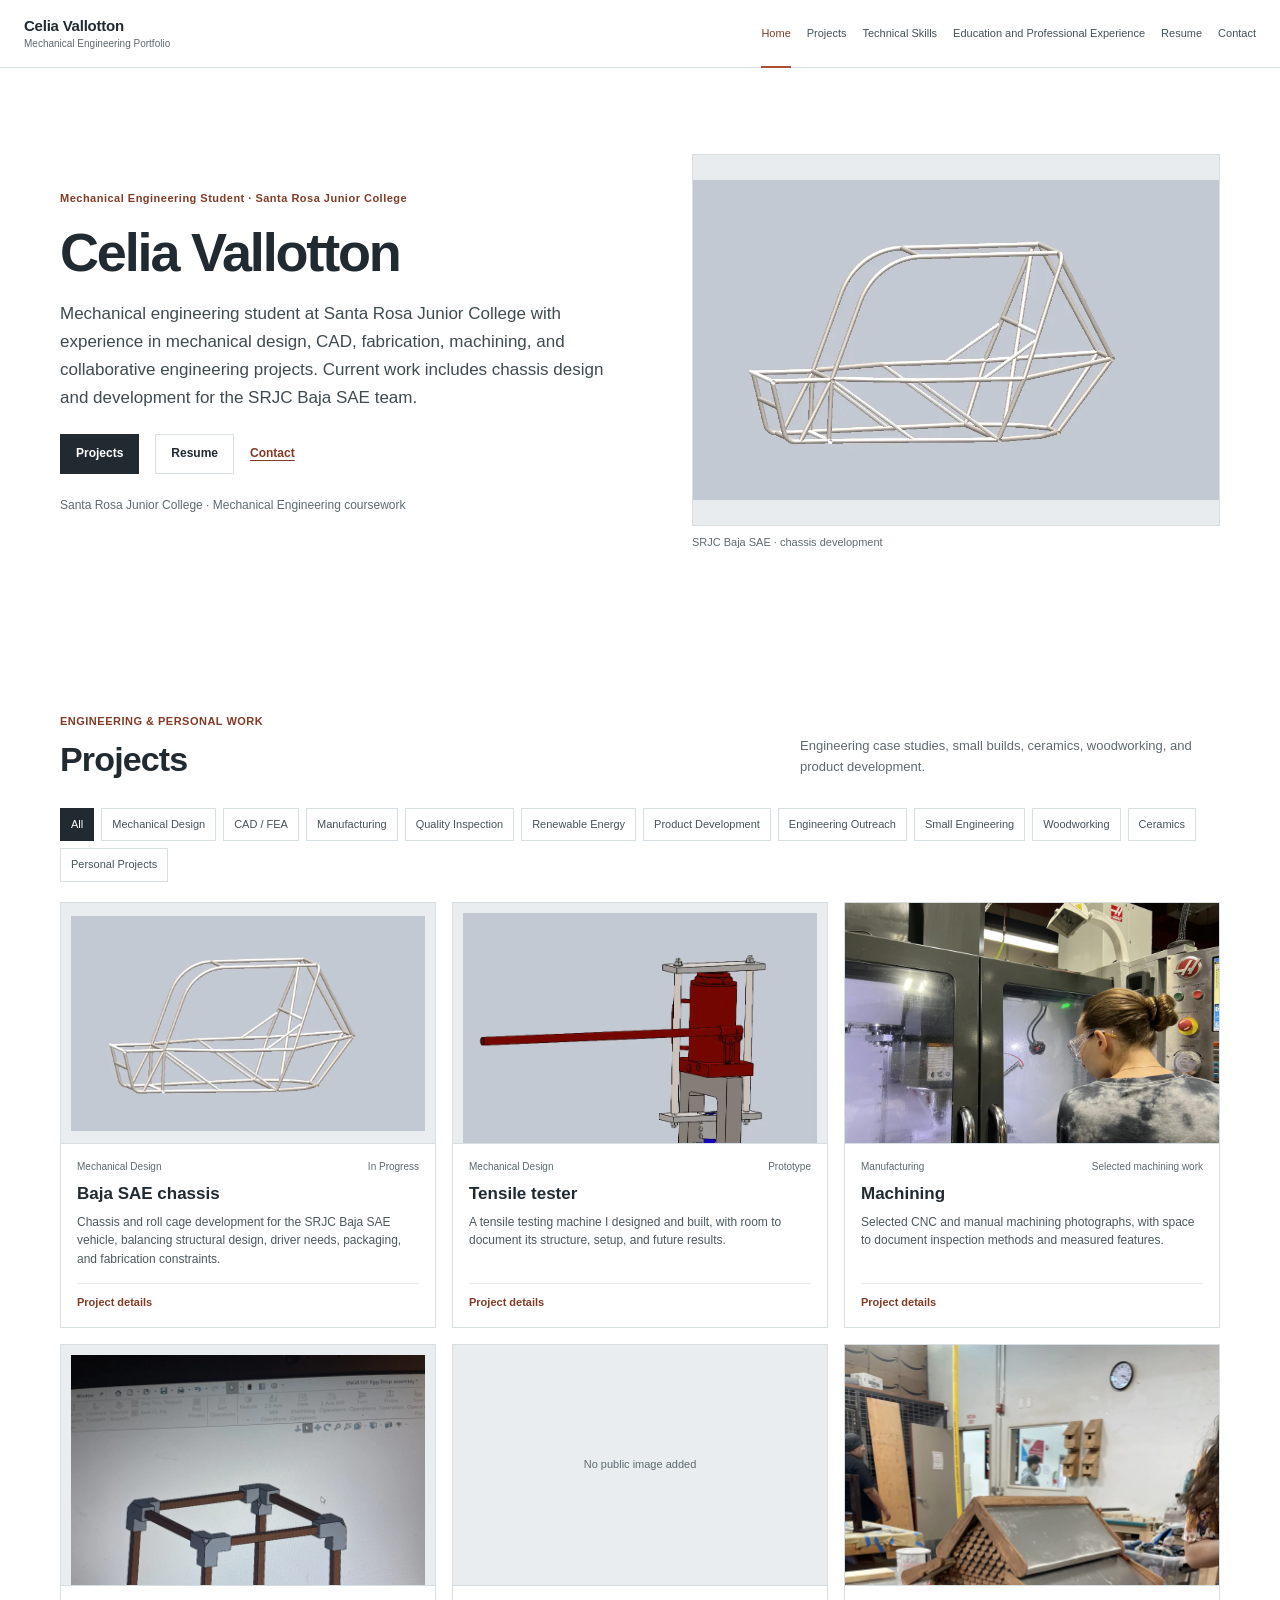
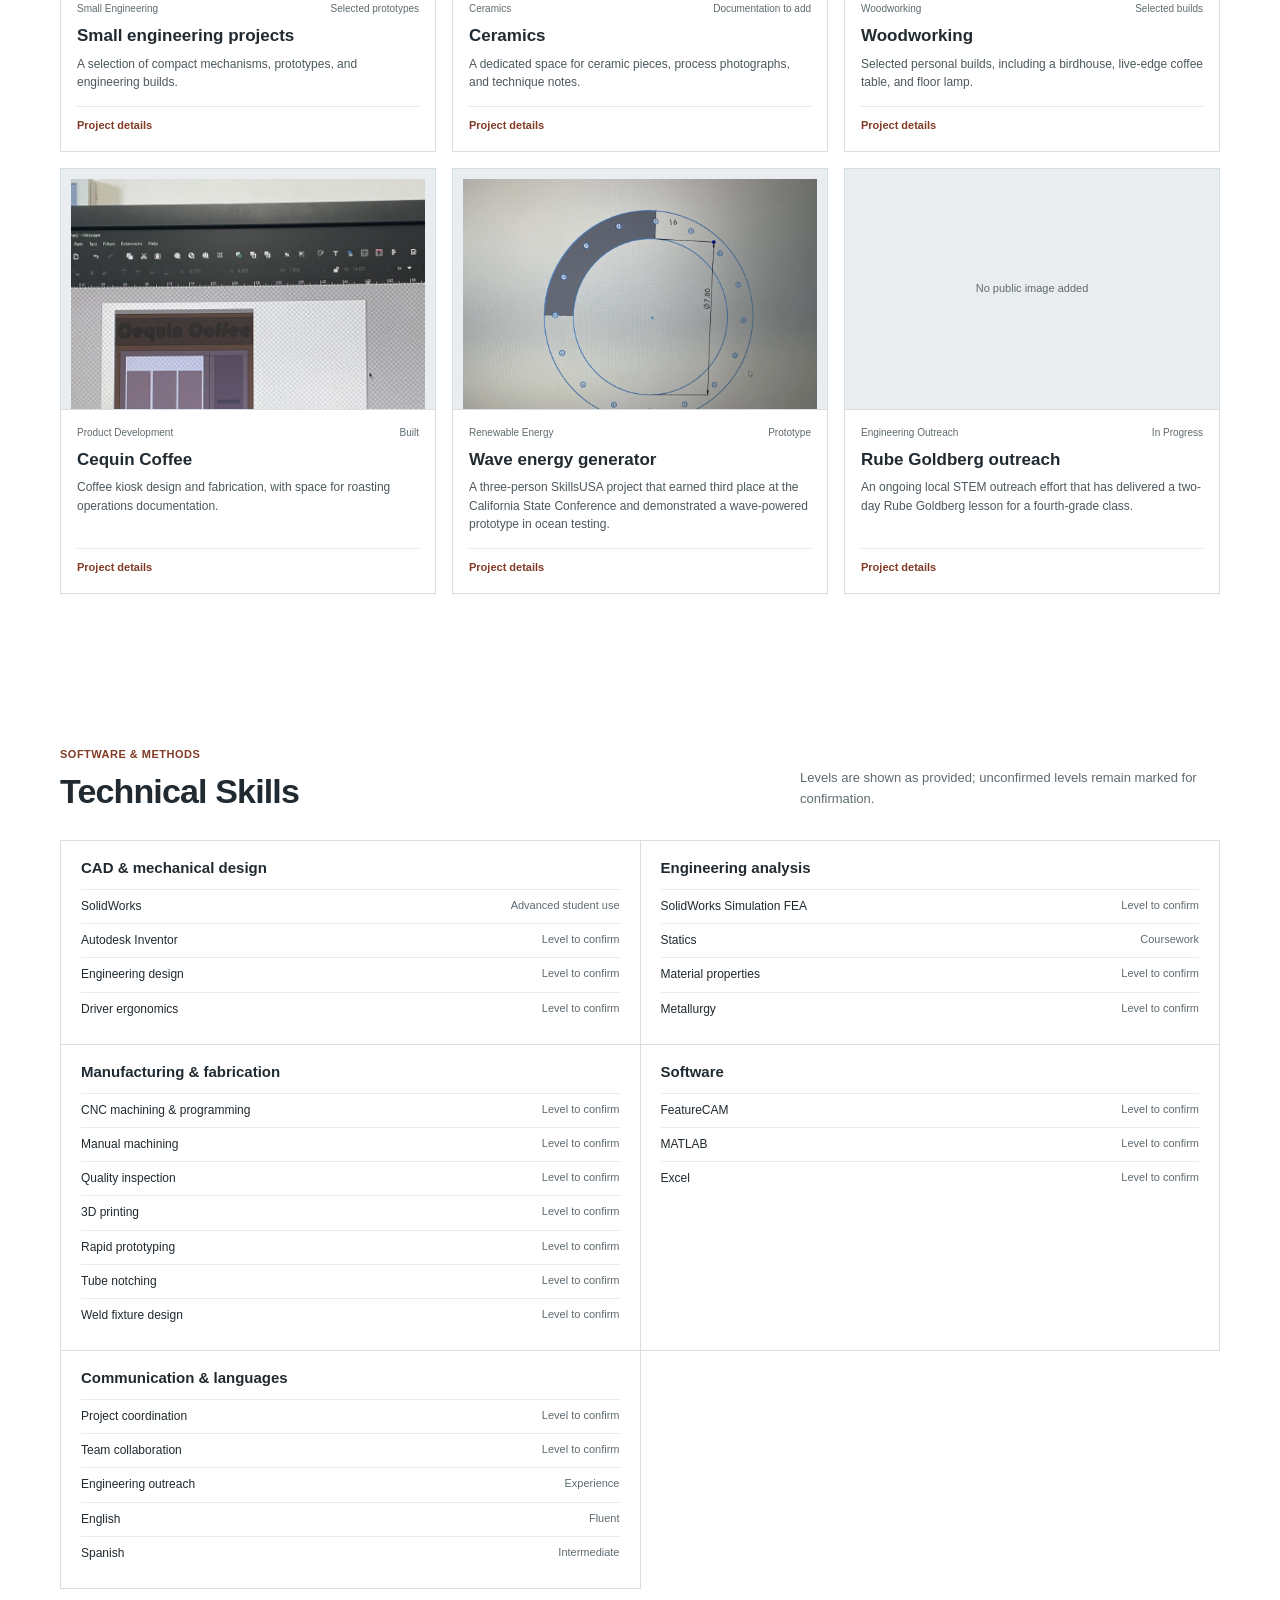
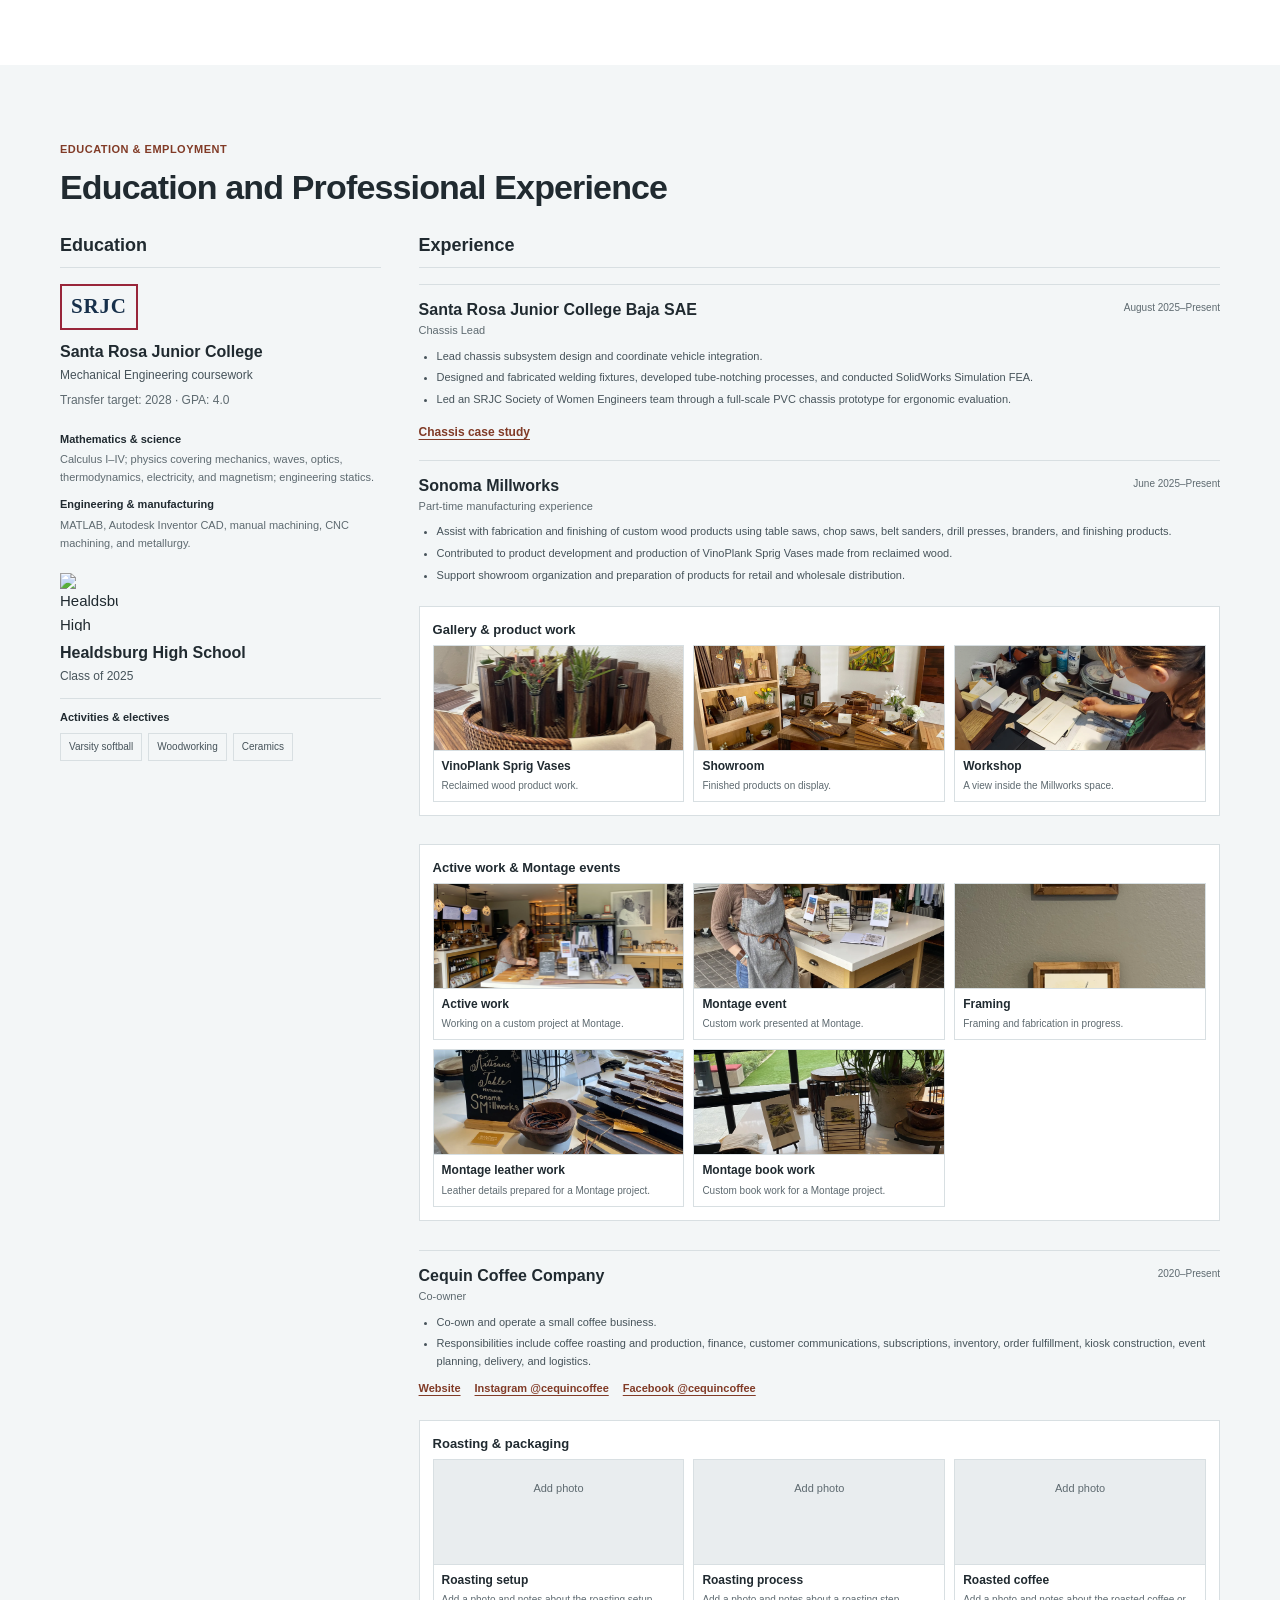
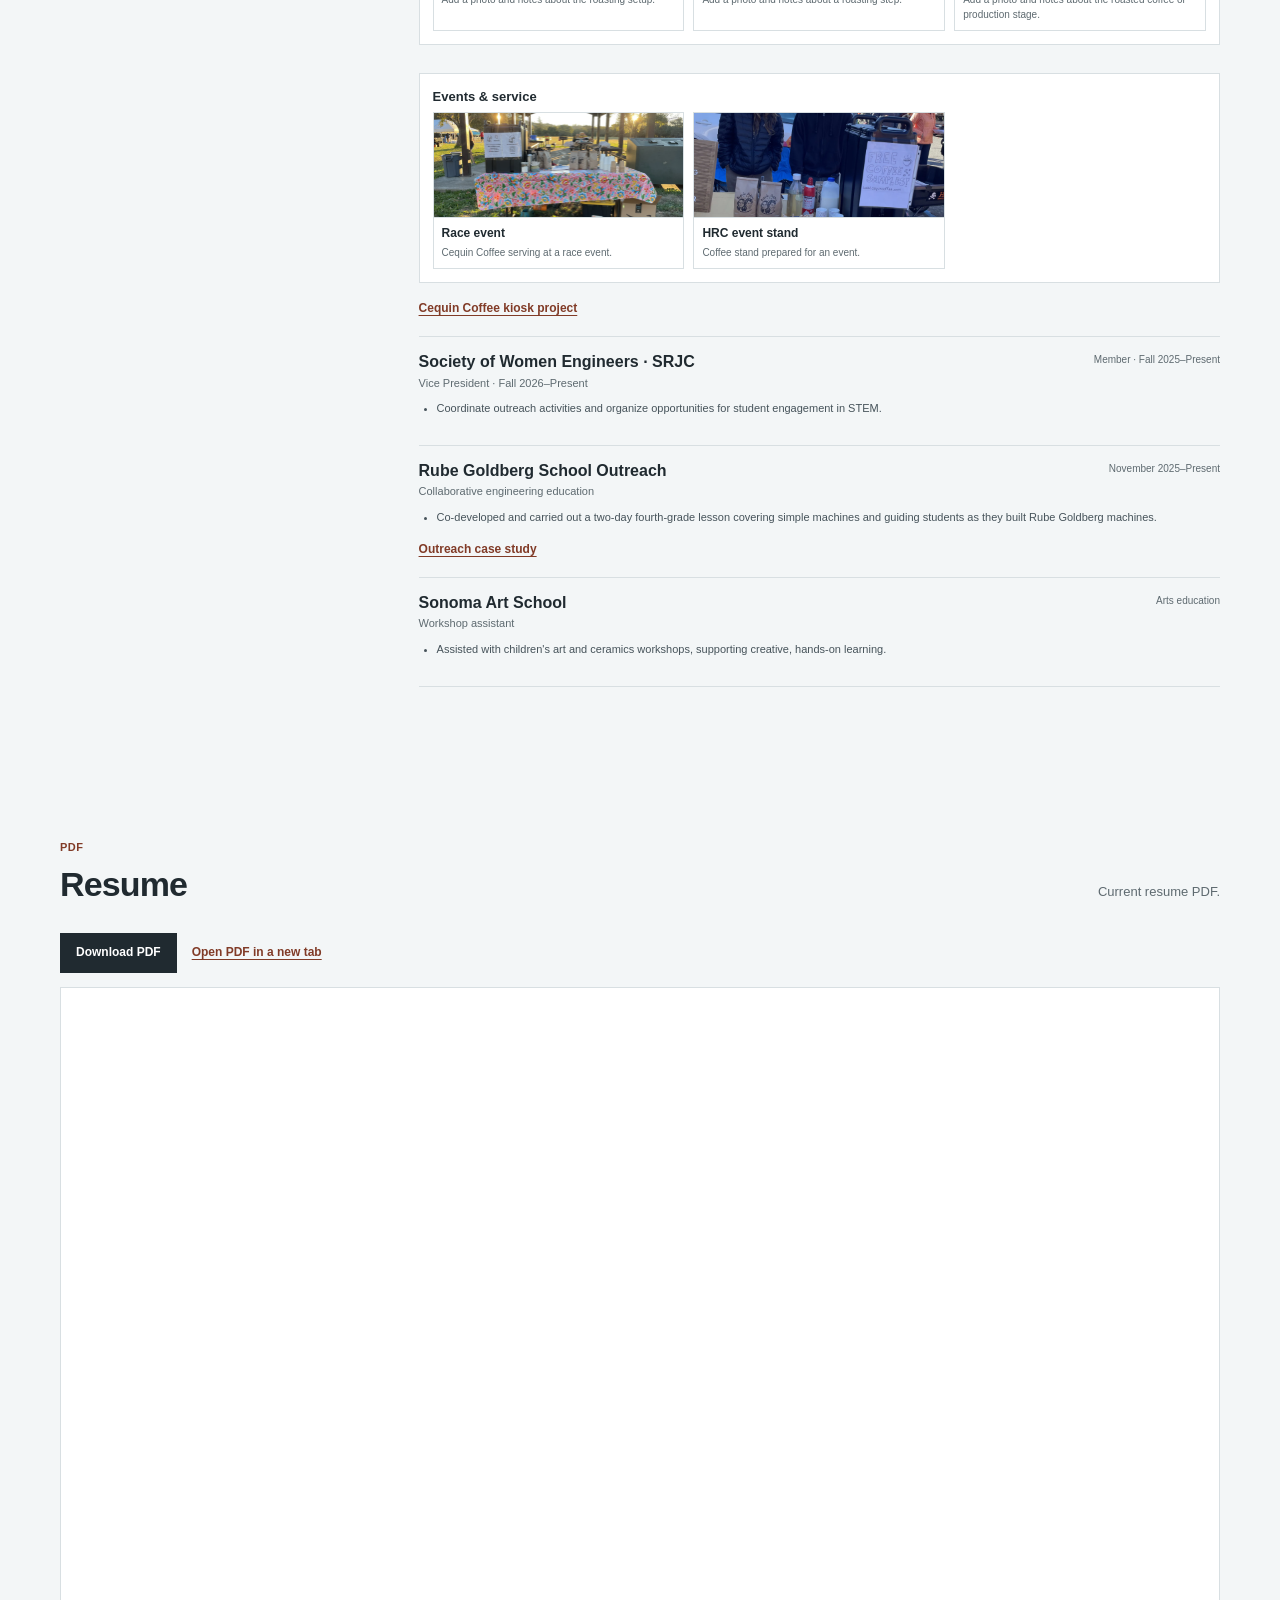
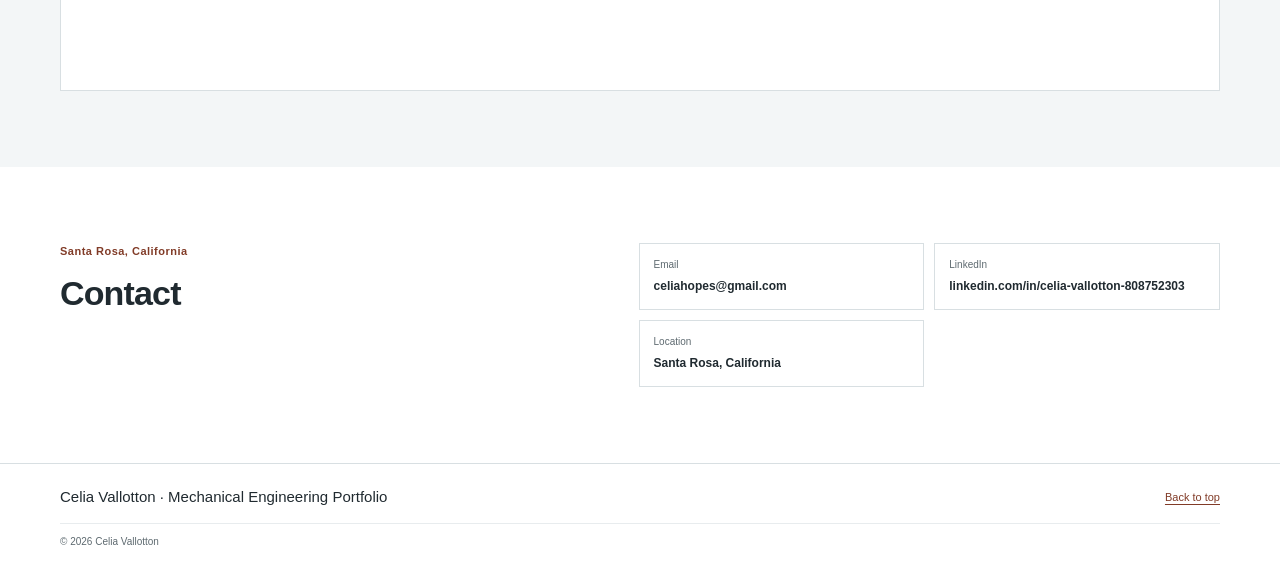
==== commit 05d339b6: "Restructure education and experience galleries" ====
--- a/index.html
+++ b/index.html
@@ -90,6 +90,7 @@
           <section class="education-panel" aria-labelledby="education-title">
             <h3 id="education-title">Education</h3>
             <article class="education-item">
+              <a class="school-logo-link" href="https://www.santarosa.edu/" target="_blank" rel="noreferrer"><span class="school-logo school-logo-text" aria-hidden="true">SRJC</span><span class="sr-only">Santa Rosa Junior College website</span></a>
               <h4>Santa Rosa Junior College</h4>
               <p>Mechanical Engineering coursework</p>
               <p class="education-meta">Transfer target: 2028 · GPA: 4.0</p>
@@ -101,8 +102,13 @@
               </dl>
             </article>
             <article class="education-item">
+              <img class="school-logo school-logo-hhs" src="assets/images/education/healdsburg-high-logo.svg" alt="Healdsburg High School logo">
               <h4>Healdsburg High School</h4>
               <p>Class of 2025</p>
+              <div class="education-highlights">
+                <h5>Activities &amp; electives</h5>
+                <ul><li>Varsity softball</li><li>Woodworking</li><li>Ceramics</li></ul>
+              </div>
             </article>
           </section>
 
@@ -132,7 +138,16 @@
                   <li>Contributed to product development and production of VinoPlank Sprig Vases made from reclaimed wood.</li>
                   <li>Support showroom organization and preparation of products for retail and wholesale distribution.</li>
                 </ul>
-                <a class="text-link" href="project.html?id=sonoma-millworks">Selected Sonoma Millworks work</a>
+                <div class="experience-gallery-collections">
+                  <section class="experience-photo-area" aria-labelledby="sonoma-gallery-title">
+                    <h5 id="sonoma-gallery-title">Gallery &amp; product work</h5>
+                    <div class="collection-grid" id="sonoma-gallery-grid"></div>
+                  </section>
+                  <section class="experience-photo-area" aria-labelledby="sonoma-work-title">
+                    <h5 id="sonoma-work-title">Active work &amp; Montage events</h5>
+                    <div class="collection-grid" id="sonoma-work-grid"></div>
+                  </section>
+                </div>
               </article>
 
               <article class="experience-item">
@@ -149,12 +164,17 @@
                   <a href="https://www.instagram.com/cequincoffee/" target="_blank" rel="noreferrer">Instagram @cequincoffee</a>
                   <a href="https://www.facebook.com/cequincoffee/" target="_blank" rel="noreferrer">Facebook @cequincoffee</a>
                 </div>
-                <div class="experience-photo-area">
-                  <h5>Coffee roasting operations</h5>
-                  <p>Photo slots for roasting setup, process, and production documentation.</p>
-                  <div class="collection-grid" id="cequin-roasting-grid"></div>
-                </div>
-                <a class="text-link" href="project.html?id=coffee-kiosk">Coffee operations, roasting, and kiosk work</a>
+                <div class="experience-gallery-collections">
+                  <section class="experience-photo-area" aria-labelledby="cequin-roasting-title">
+                    <h5 id="cequin-roasting-title">Roasting &amp; packaging</h5>
+                    <div class="collection-grid" id="cequin-roasting-grid"></div>
+                  </section>
+                  <section class="experience-photo-area" aria-labelledby="cequin-events-title">
+                    <h5 id="cequin-events-title">Events &amp; service</h5>
+                    <div class="collection-grid" id="cequin-events-grid"></div>
+                  </section>
+                </div>
+                <a class="text-link" href="project.html?id=coffee-kiosk">Cequin Coffee kiosk project</a>
               </article>
 
               <article class="experience-item">
@@ -215,7 +235,7 @@
         </div>
         <div class="contact-links">
           <a class="contact-link" href="mailto:celiahopes@gmail.com"><span>Email</span><span>celiahopes@gmail.com</span></a>
-          <a class="contact-link" href="https://github.com/celiavallotton" target="_blank" rel="noreferrer"><span>GitHub</span><span>github.com/celiavallotton</span></a>
+          <a class="contact-link" href="https://www.linkedin.com/in/celia-vallotton-808752303" target="_blank" rel="noreferrer"><span>LinkedIn</span><span>linkedin.com/in/celia-vallotton-808752303</span></a>
           <p class="contact-link"><span>Location</span><span>Santa Rosa, California</span></p>
         </div>
       </div>
--- a/assets/css/site.css
+++ b/assets/css/site.css
@@ -115,8 +115,16 @@
 .education-panel, .experience-panel { min-width: 0; }
 .education-panel > h3, .experience-panel > h3 { margin-bottom: 16px; padding-bottom: 10px; border-bottom: 1px solid var(--line); font-size: 18px; }
 .education-item { margin-bottom: 21px; }
+.school-logo { display: block; width: auto; max-width: min(100%, 210px); height: 46px; object-fit: contain; object-position: left center; margin: 0 0 12px; }
+.school-logo-link { display: block; width: max-content; margin-bottom: 12px; text-decoration: none; }
+.school-logo-text { display: grid; min-width: 74px; place-items: center; padding: 4px 9px; border: 2px solid #99263a; color: #17304b; font-family: Georgia, serif; font-size: 21px; font-weight: 700; letter-spacing: .04em; }
+.school-logo-hhs { width: 58px; height: 58px; }
 .education-item h4 { margin-bottom: 5px; }
 .education-item p { margin-bottom: 6px; color: #46535a; font-size: 12px; }
+.education-highlights { margin-top: 12px; padding-top: 10px; border-top: 1px solid var(--line); }
+.education-highlights h5 { margin: 0 0 6px; font-size: 11px; }
+.education-highlights ul { display: flex; flex-wrap: wrap; gap: 6px; margin: 0; padding: 0; list-style: none; }
+.education-highlights li { padding: 5px 8px; border: 1px solid var(--line); color: #46535a; font-size: 10px; }
 .education-meta { color: var(--muted) !important; }
 .coursework-list { display: grid; grid-template-columns: 1fr; gap: 3px; margin: 13px 0 0; font-size: 11px; }
 .coursework-list dt { margin-top: 7px; color: var(--ink); font-weight: 650; }
@@ -130,6 +138,7 @@
 .experience-item ul { margin: 8px 0 10px; padding-left: 18px; color: #46535a; font-size: 11px; }
 .experience-item li + li { margin-top: 4px; }
 .experience-photo-area { margin: 12px 0; padding: 13px; background: #fff; border: 1px solid var(--line); }
+.experience-gallery-collections { display: grid; grid-template-columns: 1fr; gap: 4px; }
 .experience-photo-area h5 { margin: 0 0 4px; font-size: 13px; }
 .experience-photo-area > p { margin: 0 0 10px; color: var(--muted); font-size: 11px; }
 .experience-photo-area .collection-grid { grid-template-columns: repeat(3, minmax(0, 1fr)); gap: 9px; }
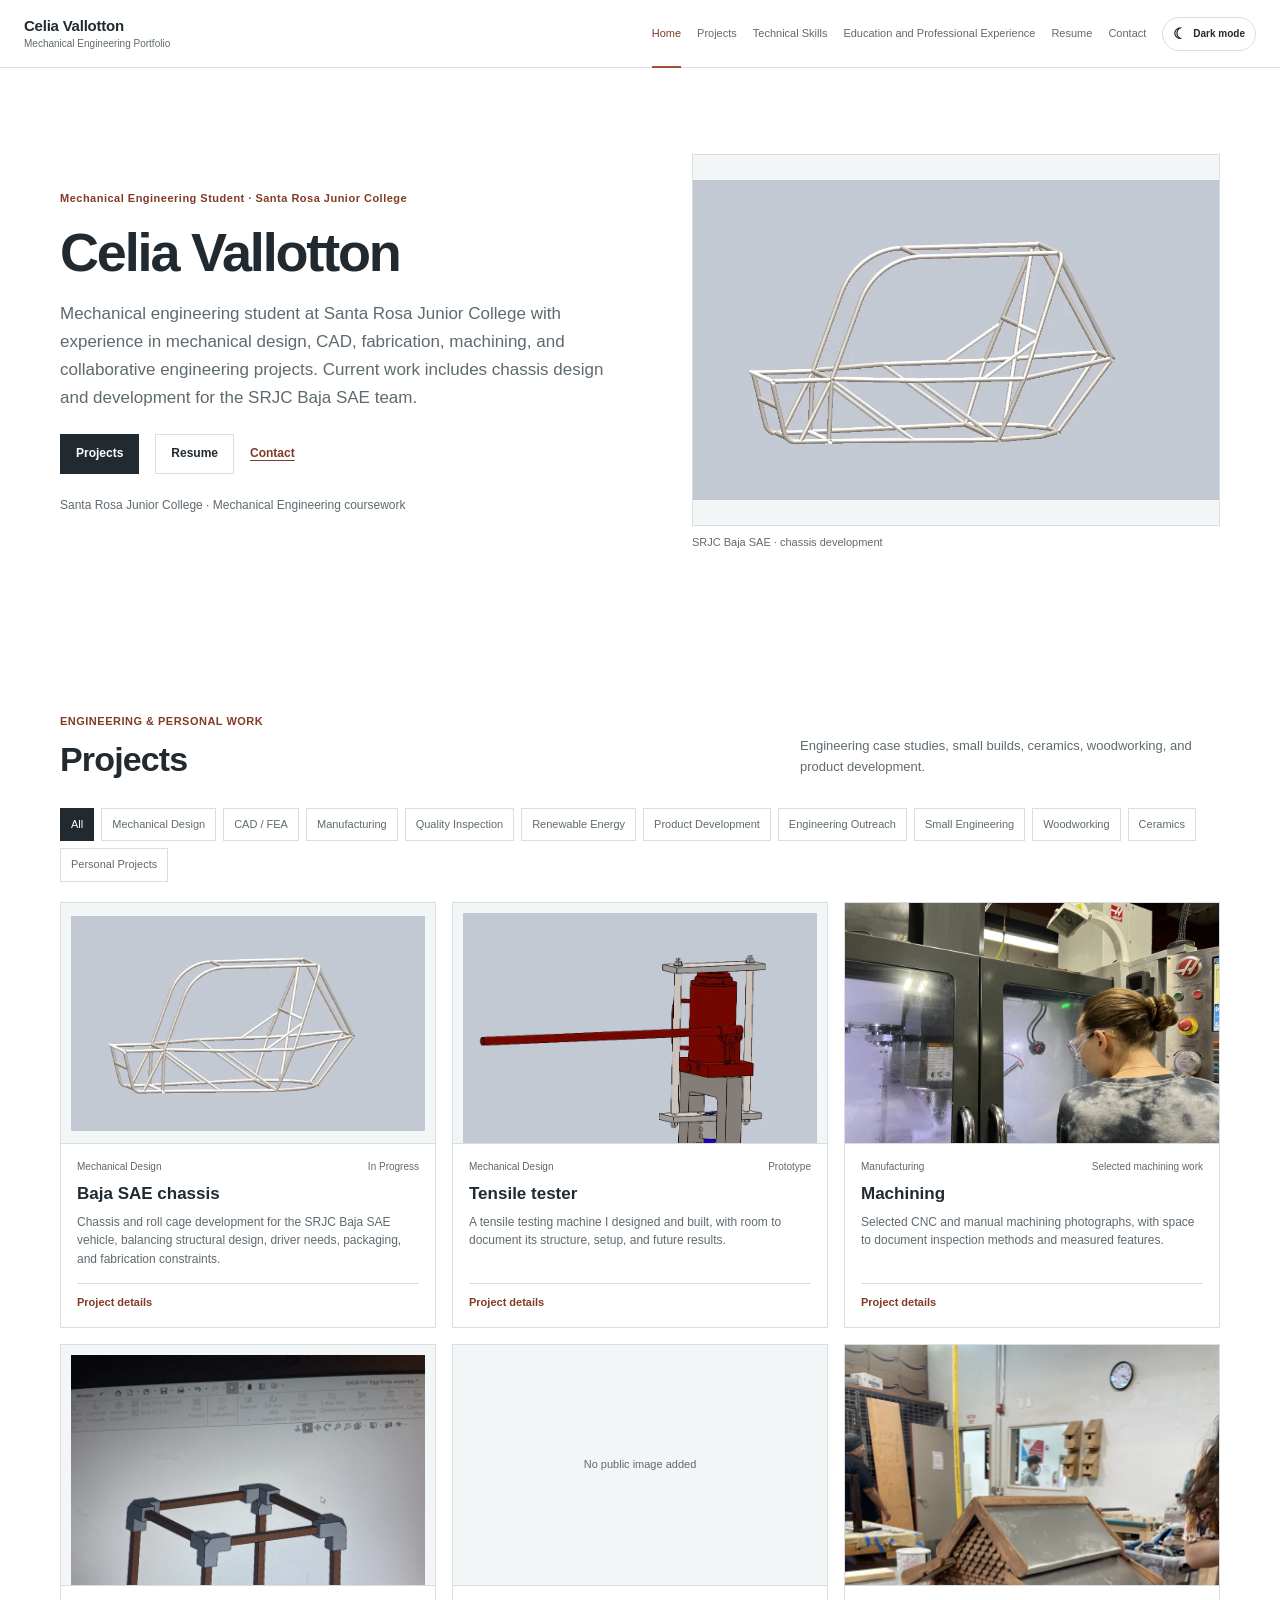
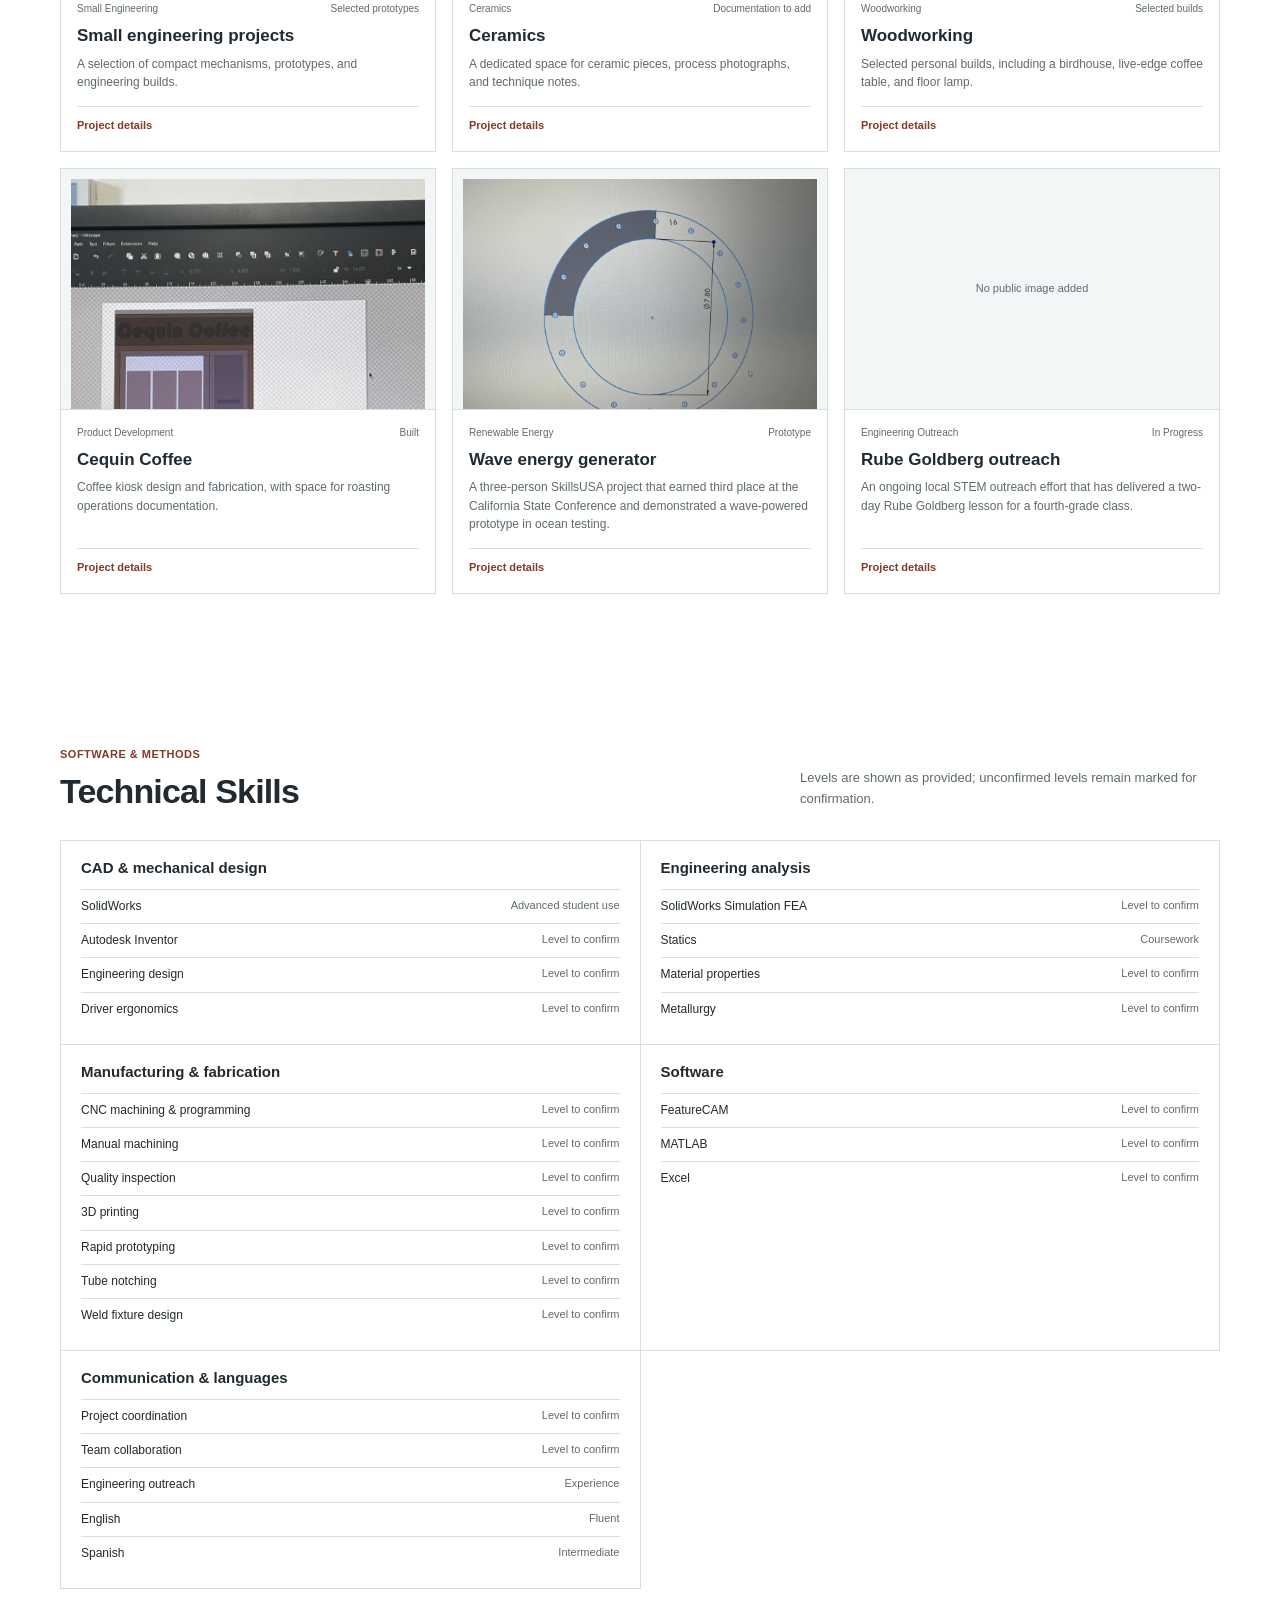
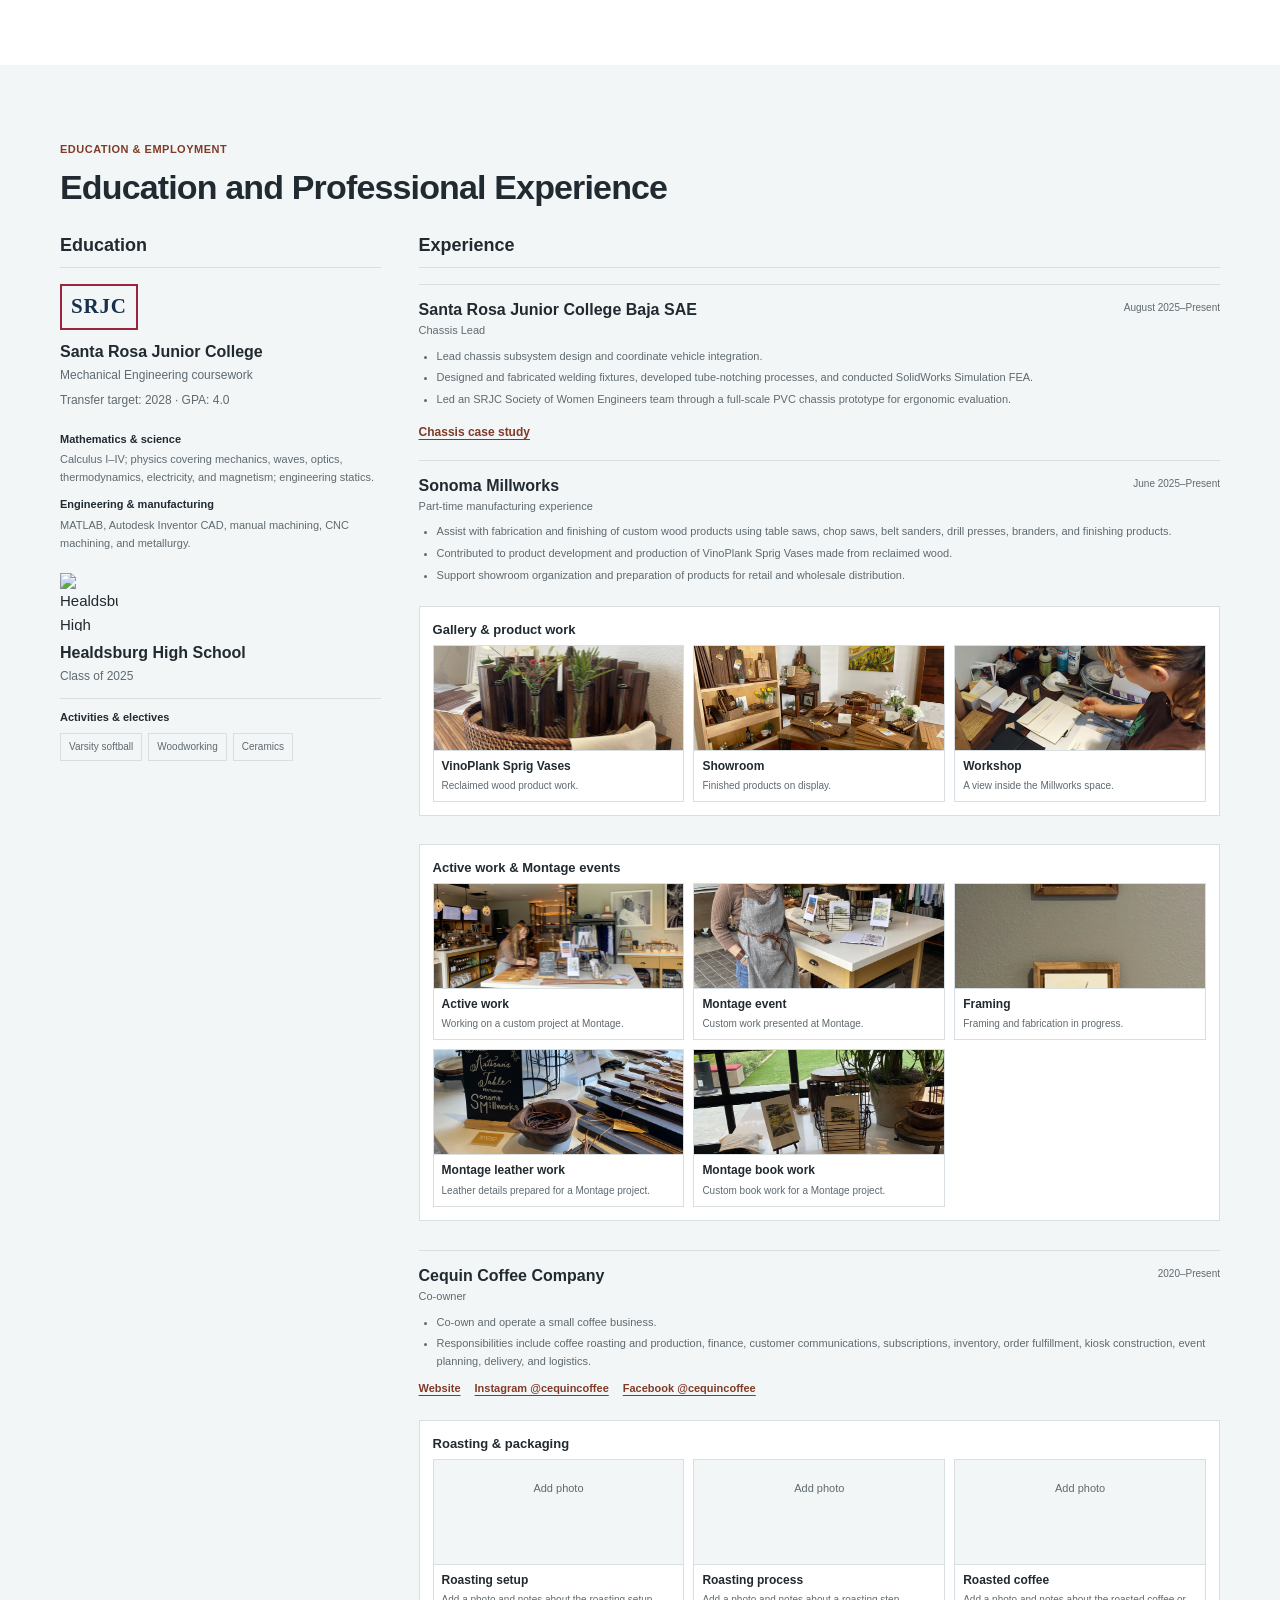
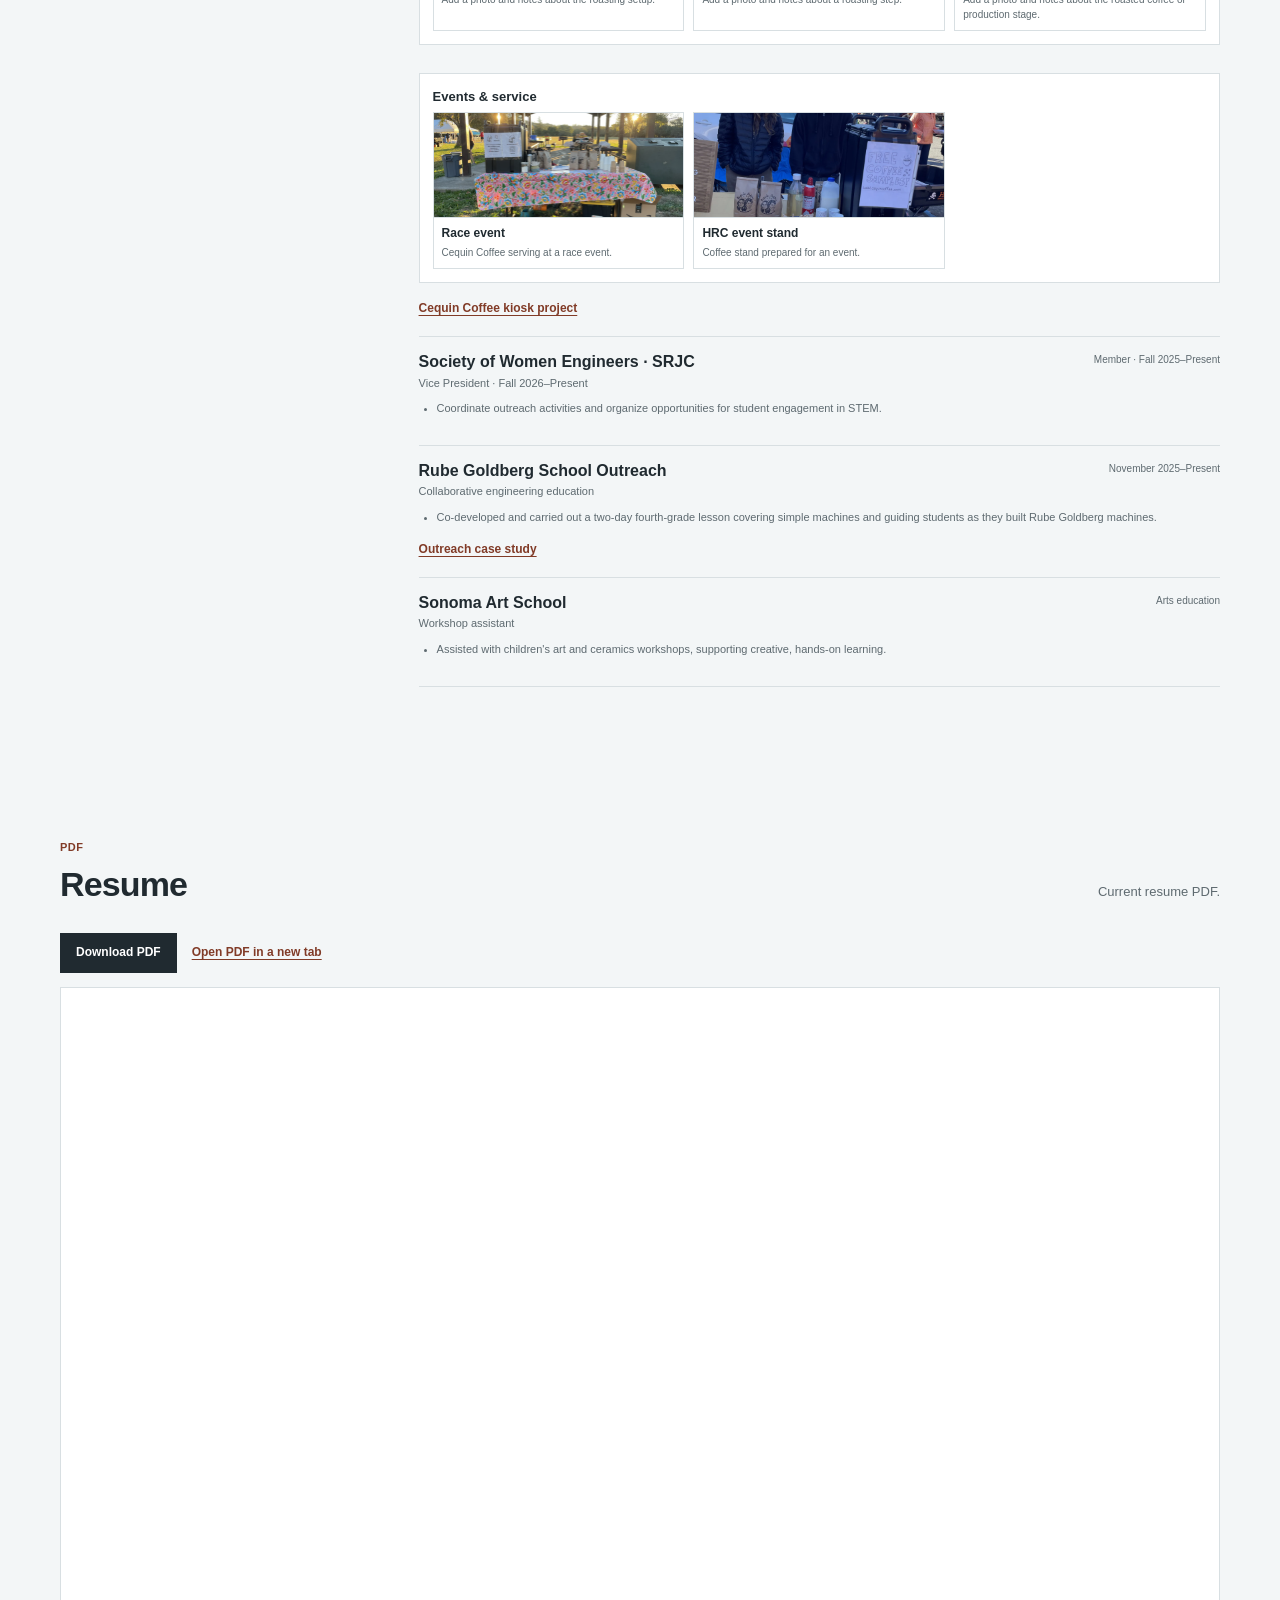
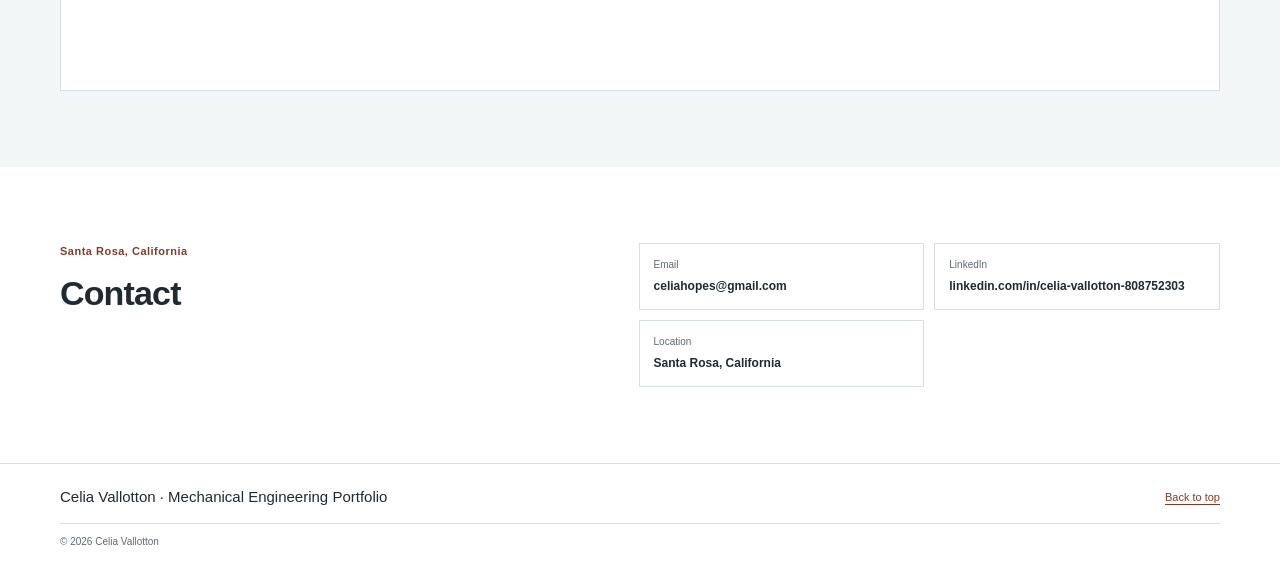
==== commit e53f130a: "Add persistent light and dark theme switch" ====
--- a/index.html
+++ b/index.html
@@ -28,6 +28,9 @@
         <a href="#education-experience">Education and Professional Experience</a>
         <a href="#resume">Resume</a>
         <a href="#contact">Contact</a>
+        <button class="theme-toggle" type="button" aria-label="Switch to dark mode" aria-pressed="false">
+          <span class="theme-toggle-icon" aria-hidden="true">☾</span><span class="theme-toggle-label">Dark mode</span>
+        </button>
       </nav>
     </div>
   </header>
--- a/assets/css/site.css
+++ b/assets/css/site.css
@@ -11,6 +11,17 @@
   --content: 1160px;
   --header-height: 68px;
   --sans: "Segoe UI", Arial, sans-serif;
+}
+:root[data-theme="dark"] {
+  color-scheme: dark;
+  --ink: #edf2f3;
+  --muted: #b5c0c4;
+  --subtle: #94a1a6;
+  --line: #39464c;
+  --surface: #20292e;
+  --paper: #151b1f;
+  --accent: #e18a69;
+  --accent-dark: #f0a184;
 }
 * { box-sizing: border-box; }
 html { scroll-behavior: smooth; scroll-padding-top: calc(var(--header-height) + 18px); }
@@ -32,16 +43,21 @@
 .skip-link { position: fixed; z-index: 100; top: 8px; left: 8px; padding: 8px 12px; transform: translateY(-160%); background: var(--ink); color: #fff; }
 .skip-link:focus { transform: translateY(0); }
 
-.site-header { position: sticky; z-index: 30; top: 0; height: var(--header-height); background: rgba(255,255,255,.97); border-bottom: 1px solid var(--line); }
+.site-header { position: sticky; z-index: 30; top: 0; height: var(--header-height); background: color-mix(in srgb, var(--paper) 97%, transparent); border-bottom: 1px solid var(--line); }
 .header-inner { width: min(calc(100% - 48px), 1280px); height: 100%; margin: auto; display: flex; align-items: center; justify-content: space-between; gap: 24px; }
 .wordmark { display: flex; flex-direction: column; flex: none; color: var(--ink); text-decoration: none; line-height: 1.2; }
 .wordmark strong { font-size: 15px; font-weight: 650; letter-spacing: -.015em; }
 .wordmark span { margin-top: 3px; color: var(--muted); font-size: 10px; }
 .primary-nav { display: flex; align-items: center; justify-content: flex-end; gap: clamp(9px, 1.25vw, 17px); }
-.primary-nav a { display: flex; min-height: var(--header-height); align-items: center; position: relative; color: #445158; font-size: 11px; text-decoration: none; white-space: nowrap; }
+.primary-nav a { display: flex; min-height: var(--header-height); align-items: center; position: relative; color: var(--muted); font-size: 11px; text-decoration: none; white-space: nowrap; }
 .primary-nav a:hover, .primary-nav a[aria-current="location"] { color: var(--accent-dark); }
+.theme-toggle { display: inline-flex; min-height: 34px; align-items: center; justify-content: center; gap: 7px; padding: 6px 10px; border: 1px solid var(--line); border-radius: 999px; background: var(--paper); color: var(--ink); cursor: pointer; font: 600 10px/1.2 var(--sans); white-space: nowrap; }
+.theme-toggle:hover { border-color: var(--accent); color: var(--accent-dark); }
+.theme-toggle-icon { font-size: 15px; line-height: 1; }
+.theme-toggle[aria-pressed="true"] { border-color: var(--accent); }
+.theme-toggle:focus-visible { outline: 2px solid var(--accent); outline-offset: 3px; }
 .primary-nav a[aria-current="location"]::after { position: absolute; right: 0; bottom: 0; left: 0; height: 2px; background: var(--accent); content: ""; }
-.menu-toggle { display: none; width: 42px; height: 40px; padding: 10px; border: 1px solid var(--line); background: white; color: var(--ink); }
+.menu-toggle { display: none; width: 42px; height: 40px; padding: 10px; border: 1px solid var(--line); background: var(--paper); color: var(--ink); }
 .menu-icon, .menu-icon::before, .menu-icon::after { display: block; width: 20px; height: 2px; background: currentColor; position: relative; }
 .menu-icon::before, .menu-icon::after { position: absolute; left: 0; content: ""; }
 .menu-icon::before { top: -6px; }
@@ -51,17 +67,17 @@
 .hero-copy { max-width: 610px; }
 .eyebrow { margin-bottom: 12px; color: var(--accent-dark); font-size: 11px; font-weight: 650; letter-spacing: .045em; }
 .hero h1 { margin-bottom: 15px; }
-.hero-intro { max-width: 590px; margin-bottom: 22px; color: #3f4b51; font-size: 17px; line-height: 1.65; }
+.hero-intro { max-width: 590px; margin-bottom: 22px; color: var(--muted); font-size: 17px; line-height: 1.65; }
 .hero-affiliation { margin: 22px 0 0; color: var(--muted); font-size: 12px; }
 .hero-actions { display: flex; flex-wrap: wrap; align-items: center; gap: 10px 16px; }
 .button { display: inline-flex; min-height: 40px; align-items: center; justify-content: center; padding: 9px 15px; border: 1px solid var(--line); font-size: 12px; font-weight: 600; text-decoration: none; }
 .button-primary { border-color: var(--ink); background: var(--ink); color: white; }
 .button-primary:hover { border-color: var(--accent-dark); background: var(--accent-dark); color: white; }
-.button-secondary { background: white; color: var(--ink); }
+.button-secondary { background: var(--paper); color: var(--ink); }
 .button-secondary:hover { border-color: var(--ink); color: var(--ink); }
 .text-link { font-size: 12px; font-weight: 600; }
 .hero-figure { margin: 0; }
-.hero-figure img { display: block; width: 100%; max-height: 445px; aspect-ratio: 1.42; object-fit: contain; background: #e8ecee; border: 1px solid var(--line); }
+.hero-figure img { display: block; width: 100%; max-height: 445px; aspect-ratio: 1.42; object-fit: contain; background: var(--surface); border: 1px solid var(--line); }
 .hero-figure figcaption { margin-top: 8px; color: var(--muted); font-size: 11px; }
 
 .section-heading { display: flex; align-items: end; justify-content: space-between; gap: 28px; margin-bottom: 28px; }
@@ -69,21 +85,21 @@
 .section-heading-note { max-width: 420px; margin: 0 0 2px; color: var(--muted); font-size: 13px; line-height: 1.6; }
 .section-intro { max-width: 730px; margin: 0 0 20px; color: var(--muted); font-size: 13px; }
 .filter-row { display: flex; flex-wrap: wrap; gap: 7px; margin: 0 0 20px; }
-.filter-button { padding: 7px 10px; border: 1px solid var(--line); background: white; color: #46535a; cursor: pointer; font-size: 11px; }
+.filter-button { padding: 7px 10px; border: 1px solid var(--line); background: var(--paper); color: var(--muted); cursor: pointer; font-size: 11px; }
 .filter-button:hover, .filter-button[aria-pressed="true"] { border-color: var(--ink); background: var(--ink); color: white; }
 .project-grid { display: grid; grid-template-columns: repeat(3, minmax(0, 1fr)); gap: 16px; }
-.project-card { min-width: 0; background: white; border: 1px solid var(--line); }
+.project-card { min-width: 0; background: var(--paper); border: 1px solid var(--line); }
 .project-card-link { display: flex; height: 100%; flex-direction: column; color: inherit; text-decoration: none; }
 .project-card-link:hover { color: inherit; }
-.project-card-media { display: grid; min-height: 172px; aspect-ratio: 1.55; place-items: center; overflow: hidden; background: #e9edef; border-bottom: 1px solid var(--line); }
+.project-card-media { display: grid; min-height: 172px; aspect-ratio: 1.55; place-items: center; overflow: hidden; background: var(--surface); border-bottom: 1px solid var(--line); }
 .project-card-media img { display: block; width: 100%; height: 100%; object-fit: cover; }
 .project-card-media img.image-fit-contain { padding: 10px; object-fit: contain; }
 .image-placeholder { padding: 20px; color: var(--muted); font-size: 11px; text-align: center; }
 .project-card-body { display: flex; flex: 1; flex-direction: column; padding: 15px 16px 16px; }
 .project-card-meta { display: flex; flex-wrap: wrap; justify-content: space-between; gap: 6px; margin-bottom: 9px; color: var(--muted); font-size: 10px; }
 .project-card h3 { margin-bottom: 8px; font-size: 17px; }
-.project-card p { margin: 0 0 14px; color: #4c585e; font-size: 12px; line-height: 1.55; }
-.card-link-label { margin-top: auto; padding-top: 10px; border-top: 1px solid #e5e9eb; color: var(--accent-dark); font-size: 11px; font-weight: 650; }
+.project-card p { margin: 0 0 14px; color: var(--muted); font-size: 12px; line-height: 1.55; }
+.card-link-label { margin-top: auto; padding-top: 10px; border-top: 1px solid var(--line); color: var(--accent-dark); font-size: 11px; font-weight: 650; }
 .empty-state { grid-column: 1 / -1; padding: 20px; border: 1px solid var(--line); color: var(--muted); }
 
 .subsection { margin-top: 31px; padding-top: 25px; border-top: 1px solid var(--line); }
@@ -93,8 +109,8 @@
 .subsection-heading p { max-width: 700px; margin: 0; color: var(--muted); font-size: 12px; }
 .collection-grid { display: grid; grid-template-columns: repeat(3, minmax(0, 1fr)); gap: 14px; }
 .collection-grid-two { grid-template-columns: repeat(2, minmax(0, 1fr)); }
-.collection-card { min-width: 0; overflow: hidden; background: white; border: 1px solid var(--line); }
-.collection-image { display: block; width: 100%; height: 205px; object-fit: cover; background: #e9edef; border-bottom: 1px solid var(--line); }
+.collection-card { min-width: 0; overflow: hidden; background: var(--paper); border: 1px solid var(--line); }
+.collection-image { display: block; width: 100%; height: 205px; object-fit: cover; background: var(--surface); border-bottom: 1px solid var(--line); }
 .collection-image.image-fit-contain { padding: 10px; object-fit: contain; }
 .collection-card-copy { padding: 12px 14px 14px; }
 .collection-card h4 { margin-bottom: 5px; font-size: 14px; }
@@ -108,7 +124,7 @@
 .skill-group { min-width: 0; padding: 18px 20px; border-right: 1px solid var(--line); border-bottom: 1px solid var(--line); }
 .skill-group h3 { margin-bottom: 12px; font-size: 15px; }
 .skill-group ul { display: grid; gap: 0; margin: 0; padding: 0; list-style: none; }
-.skill-group li { display: flex; justify-content: space-between; gap: 15px; padding: 7px 0; border-top: 1px solid #e8ecee; font-size: 12px; }
+.skill-group li { display: flex; justify-content: space-between; gap: 15px; padding: 7px 0; border-top: 1px solid var(--line); font-size: 12px; }
 .skill-level { flex: none; color: var(--muted); font-size: 11px; text-align: right; }
 
 .education-experience-grid { display: grid; grid-template-columns: minmax(230px, .72fr) minmax(0, 1.8fr); align-items: start; gap: 38px; }
@@ -120,11 +136,11 @@
 .school-logo-text { display: grid; min-width: 74px; place-items: center; padding: 4px 9px; border: 2px solid #99263a; color: #17304b; font-family: Georgia, serif; font-size: 21px; font-weight: 700; letter-spacing: .04em; }
 .school-logo-hhs { width: 58px; height: 58px; }
 .education-item h4 { margin-bottom: 5px; }
-.education-item p { margin-bottom: 6px; color: #46535a; font-size: 12px; }
+.education-item p { margin-bottom: 6px; color: var(--muted); font-size: 12px; }
 .education-highlights { margin-top: 12px; padding-top: 10px; border-top: 1px solid var(--line); }
 .education-highlights h5 { margin: 0 0 6px; font-size: 11px; }
 .education-highlights ul { display: flex; flex-wrap: wrap; gap: 6px; margin: 0; padding: 0; list-style: none; }
-.education-highlights li { padding: 5px 8px; border: 1px solid var(--line); color: #46535a; font-size: 10px; }
+.education-highlights li { padding: 5px 8px; border: 1px solid var(--line); color: var(--muted); font-size: 10px; }
 .education-meta { color: var(--muted) !important; }
 .coursework-list { display: grid; grid-template-columns: 1fr; gap: 3px; margin: 13px 0 0; font-size: 11px; }
 .coursework-list dt { margin-top: 7px; color: var(--ink); font-weight: 650; }
@@ -135,9 +151,9 @@
 .experience-heading h4 { margin-bottom: 3px; }
 .experience-heading p { margin: 0; color: var(--muted); font-size: 11px; }
 .experience-heading > span { flex: none; color: var(--muted); font-size: 10px; text-align: right; }
-.experience-item ul { margin: 8px 0 10px; padding-left: 18px; color: #46535a; font-size: 11px; }
+.experience-item ul { margin: 8px 0 10px; padding-left: 18px; color: var(--muted); font-size: 11px; }
 .experience-item li + li { margin-top: 4px; }
-.experience-photo-area { margin: 12px 0; padding: 13px; background: #fff; border: 1px solid var(--line); }
+.experience-photo-area { margin: 12px 0; padding: 13px; background: var(--paper); border: 1px solid var(--line); }
 .experience-gallery-collections { display: grid; grid-template-columns: 1fr; gap: 4px; }
 .experience-photo-area h5 { margin: 0 0 4px; font-size: 13px; }
 .experience-photo-area > p { margin: 0 0 10px; color: var(--muted); font-size: 11px; }
@@ -150,8 +166,8 @@
 .company-social-links a { font-size: 11px; font-weight: 600; }
 
 .resume-actions { display: flex; align-items: center; flex-wrap: wrap; gap: 15px; margin-bottom: 14px; }
-.resume-preview-wrap { border: 1px solid var(--line); background: white; }
-.resume-preview { display: block; width: 100%; height: min(820px, 78vh); min-height: 550px; border: 0; background: white; }
+.resume-preview-wrap { border: 1px solid var(--line); background: var(--paper); }
+.resume-preview { display: block; width: 100%; height: min(820px, 78vh); min-height: 550px; border: 0; background: var(--paper); }
 .contact-layout { display: grid; grid-template-columns: 1fr 1.1fr; gap: 50px; }
 .contact-layout h2 { margin: 0; }
 .contact-links { display: grid; grid-template-columns: repeat(2, minmax(0, 1fr)); gap: 10px; }
@@ -160,18 +176,18 @@
 .contact-link span:last-child { overflow-wrap: anywhere; font-weight: 600; }
 .contact-links p { margin: 0; }
 
-.site-footer { padding: 21px 0 14px; border-top: 1px solid var(--line); background: white; }
+.site-footer { padding: 21px 0 14px; border-top: 1px solid var(--line); background: var(--paper); }
 .footer-inner { display: flex; align-items: center; justify-content: space-between; gap: 20px; }
 .footer-wordmark { font-size: 12px; }
 .back-top { font-size: 11px; }
-.footer-bottom { margin-top: 14px; padding-top: 10px; border-top: 1px solid #e8ecee; color: var(--muted); font-size: 10px; }
+.footer-bottom { margin-top: 14px; padding-top: 10px; border-top: 1px solid var(--line); color: var(--muted); font-size: 10px; }
 
 .project-detail-header { padding: 32px 0 25px; border-bottom: 1px solid var(--line); background: var(--surface); }
 .breadcrumbs { display: flex; flex-wrap: wrap; gap: 8px; margin-bottom: 20px; color: var(--muted); font-size: 11px; }
 .breadcrumbs a { color: var(--accent-dark); }
 .project-detail-header .eyebrow { margin-bottom: 7px; }
 .project-detail-header h1 { max-width: 880px; margin-bottom: 12px; font-size: clamp(30px, 4vw, 44px); }
-.project-lede { max-width: 850px; margin-bottom: 18px; color: #46535a; font-size: 15px; }
+.project-lede { max-width: 850px; margin-bottom: 18px; color: var(--muted); font-size: 15px; }
 .project-facts { display: flex; flex-wrap: wrap; gap: 0; margin: 0; border-top: 1px solid var(--line); }
 .project-facts > div { min-width: 145px; padding: 10px 18px 0 0; }
 .project-facts dt { color: var(--muted); font-size: 10px; font-weight: 650; }
@@ -180,8 +196,8 @@
 .case-study { min-width: 0; }
 .case-section { padding: 0 0 23px; margin-bottom: 23px; border-bottom: 1px solid var(--line); }
 .case-section h2 { margin-bottom: 10px; font-size: 21px; }
-.case-section p { max-width: 820px; margin: 0; color: #435057; font-size: 13px; line-height: 1.7; }
-.case-section ul { margin: 10px 0 0; padding-left: 19px; color: #435057; font-size: 12px; }
+.case-section p { max-width: 820px; margin: 0; color: var(--muted); font-size: 13px; line-height: 1.7; }
+.case-section ul { margin: 10px 0 0; padding-left: 19px; color: var(--muted); font-size: 12px; }
 .case-section li + li { margin-top: 4px; }
 .contribution-section { padding: 15px 17px; background: var(--surface); border: 0; }
 .documentation-section { border-bottom: 0; }
@@ -195,7 +211,7 @@
 .timeline-stage-content { min-width: 0; padding: 3px 0 21px; border-bottom: 1px solid var(--line); }
 .timeline-stage-content > h2, .media-collection > h2 { margin-bottom: 8px; font-size: 20px; }
 .timeline-stage-content > p, .media-collection > p { margin-bottom: 12px; color: var(--muted); font-size: 12px; }
-.media-collection { margin-top: 19px; padding-top: 15px; border-top: 1px solid #e5e9eb; }
+.media-collection { margin-top: 19px; padding-top: 15px; border-top: 1px solid var(--line); }
 .media-collection h3 { margin-bottom: 5px; font-size: 15px; }
 .project-video video { display: block; width: min(100%, 920px); max-height: 72vh; margin-top: 10px; border: 1px solid var(--line); background: #111; }
 .project-video p { margin-top: 8px !important; color: var(--muted) !important; font-size: 11px !important; }
@@ -203,11 +219,11 @@
 .instagram-reel .instagram-media { width: min(100%, 540px) !important; min-width: 0 !important; margin: 10px auto 0 !important; border: 1px solid var(--line) !important; border-radius: 3px; box-shadow: none !important; }
 .detail-sidebar { position: sticky; top: calc(var(--header-height) + 18px); padding: 17px; background: var(--surface); border: 1px solid var(--line); }
 .detail-sidebar h2 { margin-bottom: 10px; font-size: 15px; }
-.detail-sidebar ul { margin: 0; padding-left: 18px; color: #46535a; font-size: 11px; }
+.detail-sidebar ul { margin: 0; padding-left: 18px; color: var(--muted); font-size: 11px; }
 .detail-sidebar li + li { margin-top: 6px; }
 .gallery-grid { display: grid; grid-template-columns: repeat(2, minmax(0, 1fr)); gap: 13px; margin-top: 12px; }
 .gallery-item { min-width: 0; margin: 0; }
-.gallery-frame { position: relative; display: grid; min-height: 180px; aspect-ratio: 1.45; place-items: center; overflow: hidden; background: #e9edef; border: 1px solid var(--line); }
+.gallery-frame { position: relative; display: grid; min-height: 180px; aspect-ratio: 1.45; place-items: center; overflow: hidden; background: var(--surface); border: 1px solid var(--line); }
 .gallery-item-featured { grid-column: span 2; }
 .gallery-item-featured .gallery-frame { min-height: 260px; aspect-ratio: 1.9; }
 .gallery-open { position: absolute; inset: 0; width: 100%; height: 100%; padding: 0; border: 0; background: transparent; cursor: zoom-in; }
@@ -224,18 +240,20 @@
 .project-missing h1 { margin: 0 0 10px; font-size: 34px; }
 .project-missing p:not(.eyebrow) { color: var(--muted); }
 
-.lightbox { width: min(92vw, 1100px); max-width: none; max-height: 92vh; padding: 42px 16px 16px; border: 1px solid var(--line); background: white; color: var(--ink); }
+.lightbox { width: min(92vw, 1100px); max-width: none; max-height: 92vh; padding: 42px 16px 16px; border: 1px solid var(--line); background: var(--paper); color: var(--ink); }
 .lightbox::backdrop { background: rgba(14, 24, 29, .82); }
 .lightbox img { display: block; max-width: 100%; max-height: 76vh; margin: auto; object-fit: contain; }
 .lightbox p { margin: 10px auto 0; color: var(--muted); font-size: 12px; text-align: center; }
 .lightbox form { position: absolute; top: 8px; right: 9px; }
-.lightbox-close { width: 30px; height: 30px; border: 1px solid var(--line); background: white; color: var(--ink); font-size: 20px; cursor: pointer; }
+.lightbox-close { width: 30px; height: 30px; border: 1px solid var(--line); background: var(--paper); color: var(--ink); font-size: 20px; cursor: pointer; }
+.resume-preview { color-scheme: light; }
 .sr-only { position: absolute; width: 1px; height: 1px; padding: 0; overflow: hidden; clip: rect(0, 0, 0, 0); white-space: nowrap; border: 0; }
 
 @media (max-width: 1040px) {
-  .primary-nav { display: none; position: absolute; top: var(--header-height); right: 0; left: 0; padding: 8px 24px 14px; background: white; border-bottom: 1px solid var(--line); }
+  .primary-nav { display: none; position: absolute; top: var(--header-height); right: 0; left: 0; padding: 8px 24px 14px; background: var(--paper); border-bottom: 1px solid var(--line); }
   .primary-nav.is-open { display: grid; grid-template-columns: repeat(2, minmax(0, 1fr)); gap: 0 18px; }
-  .primary-nav a { min-height: 42px; border-bottom: 1px solid #e7ebed; }
+  .primary-nav a { min-height: 42px; border-bottom: 1px solid var(--line); }
+  .primary-nav .theme-toggle { justify-self: start; margin-top: 8px; }
   .primary-nav a[aria-current="location"]::after { right: auto; width: 22px; }
   .menu-toggle { display: grid; place-items: center; }
   .project-grid { grid-template-columns: repeat(2, minmax(0, 1fr)); }
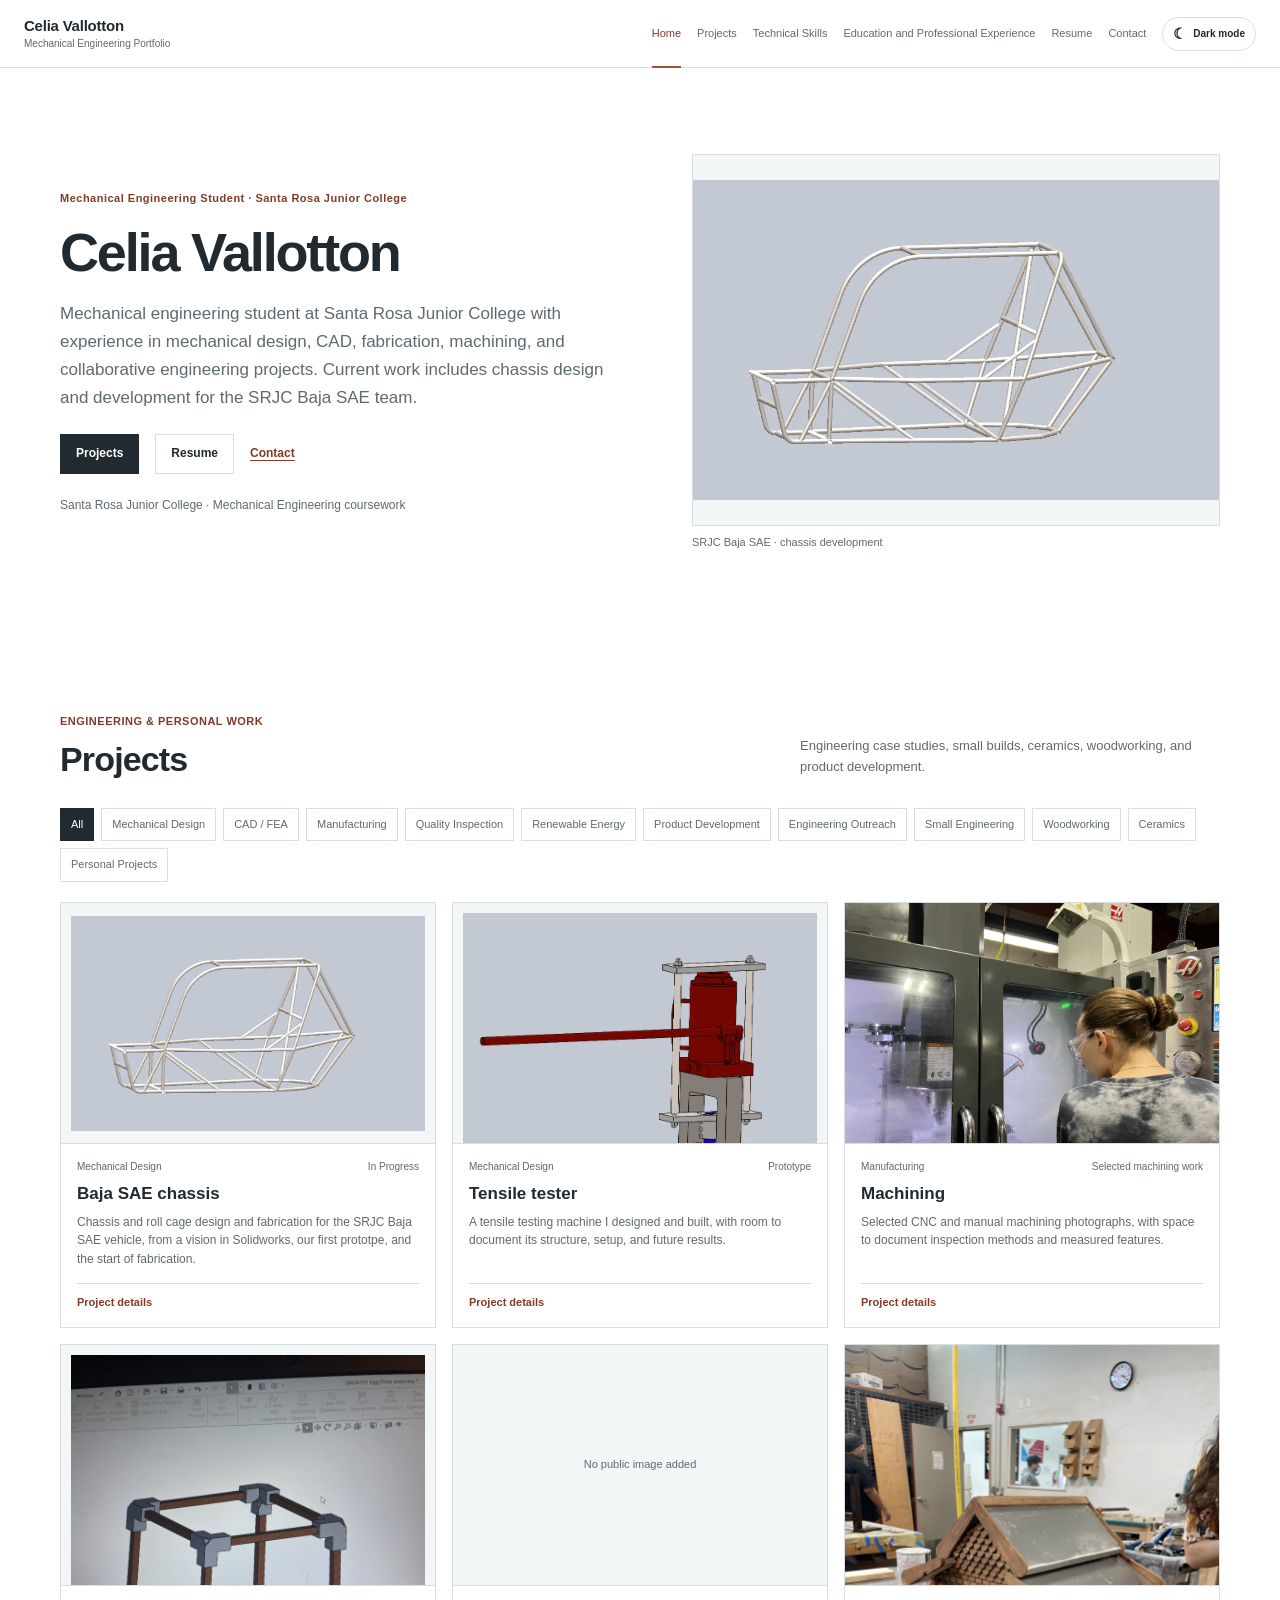
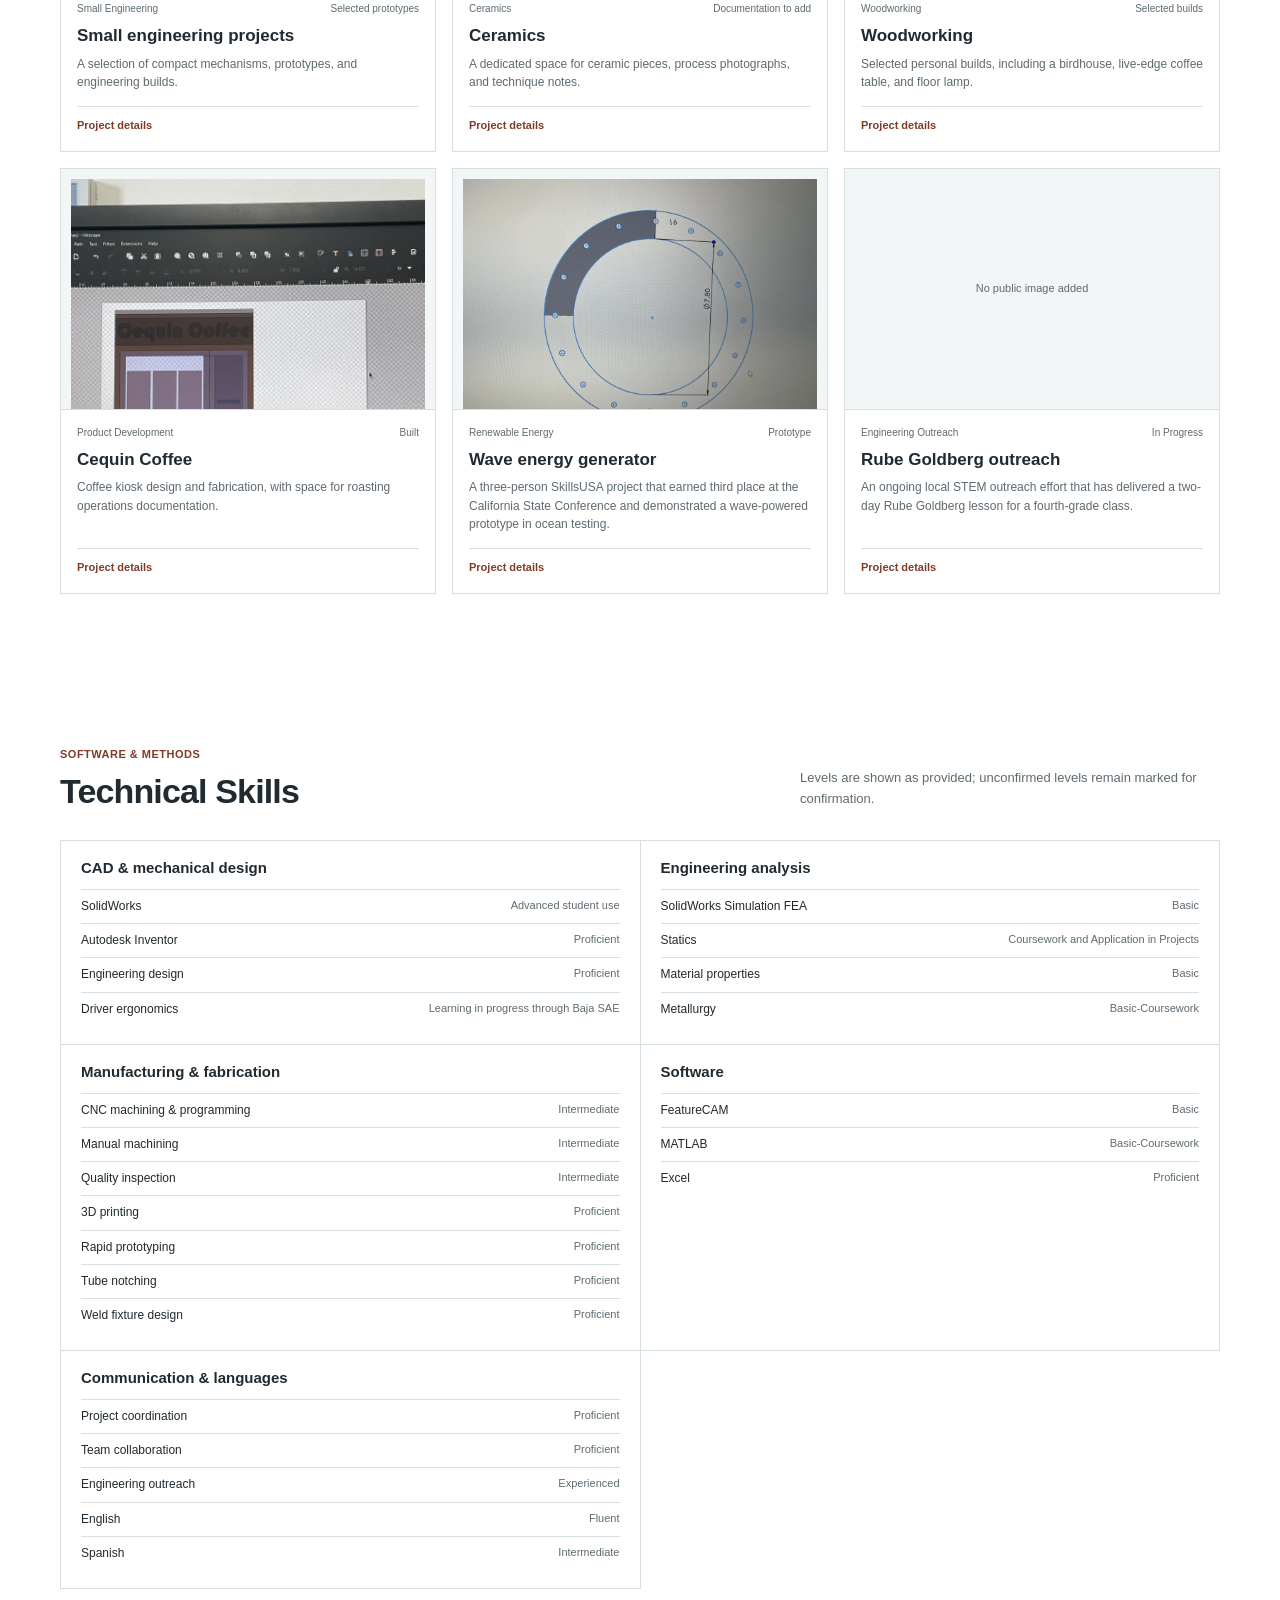
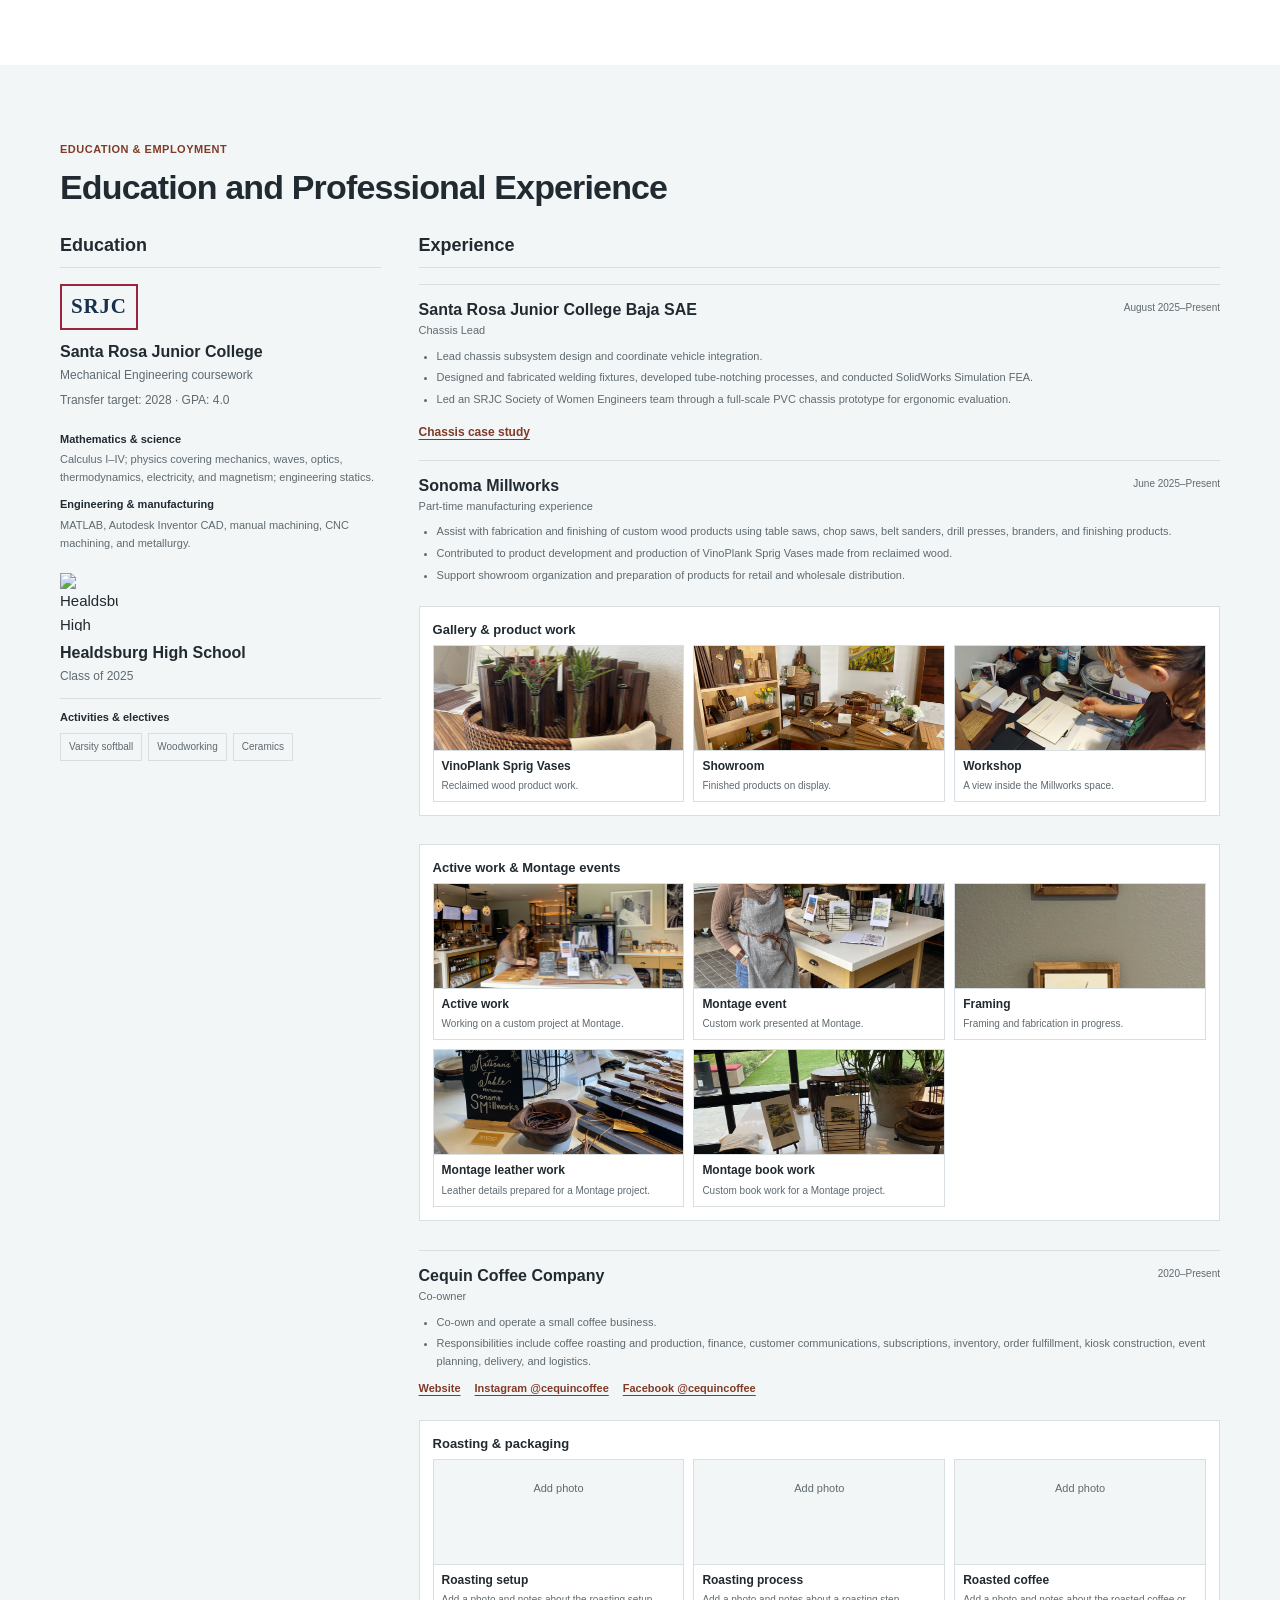
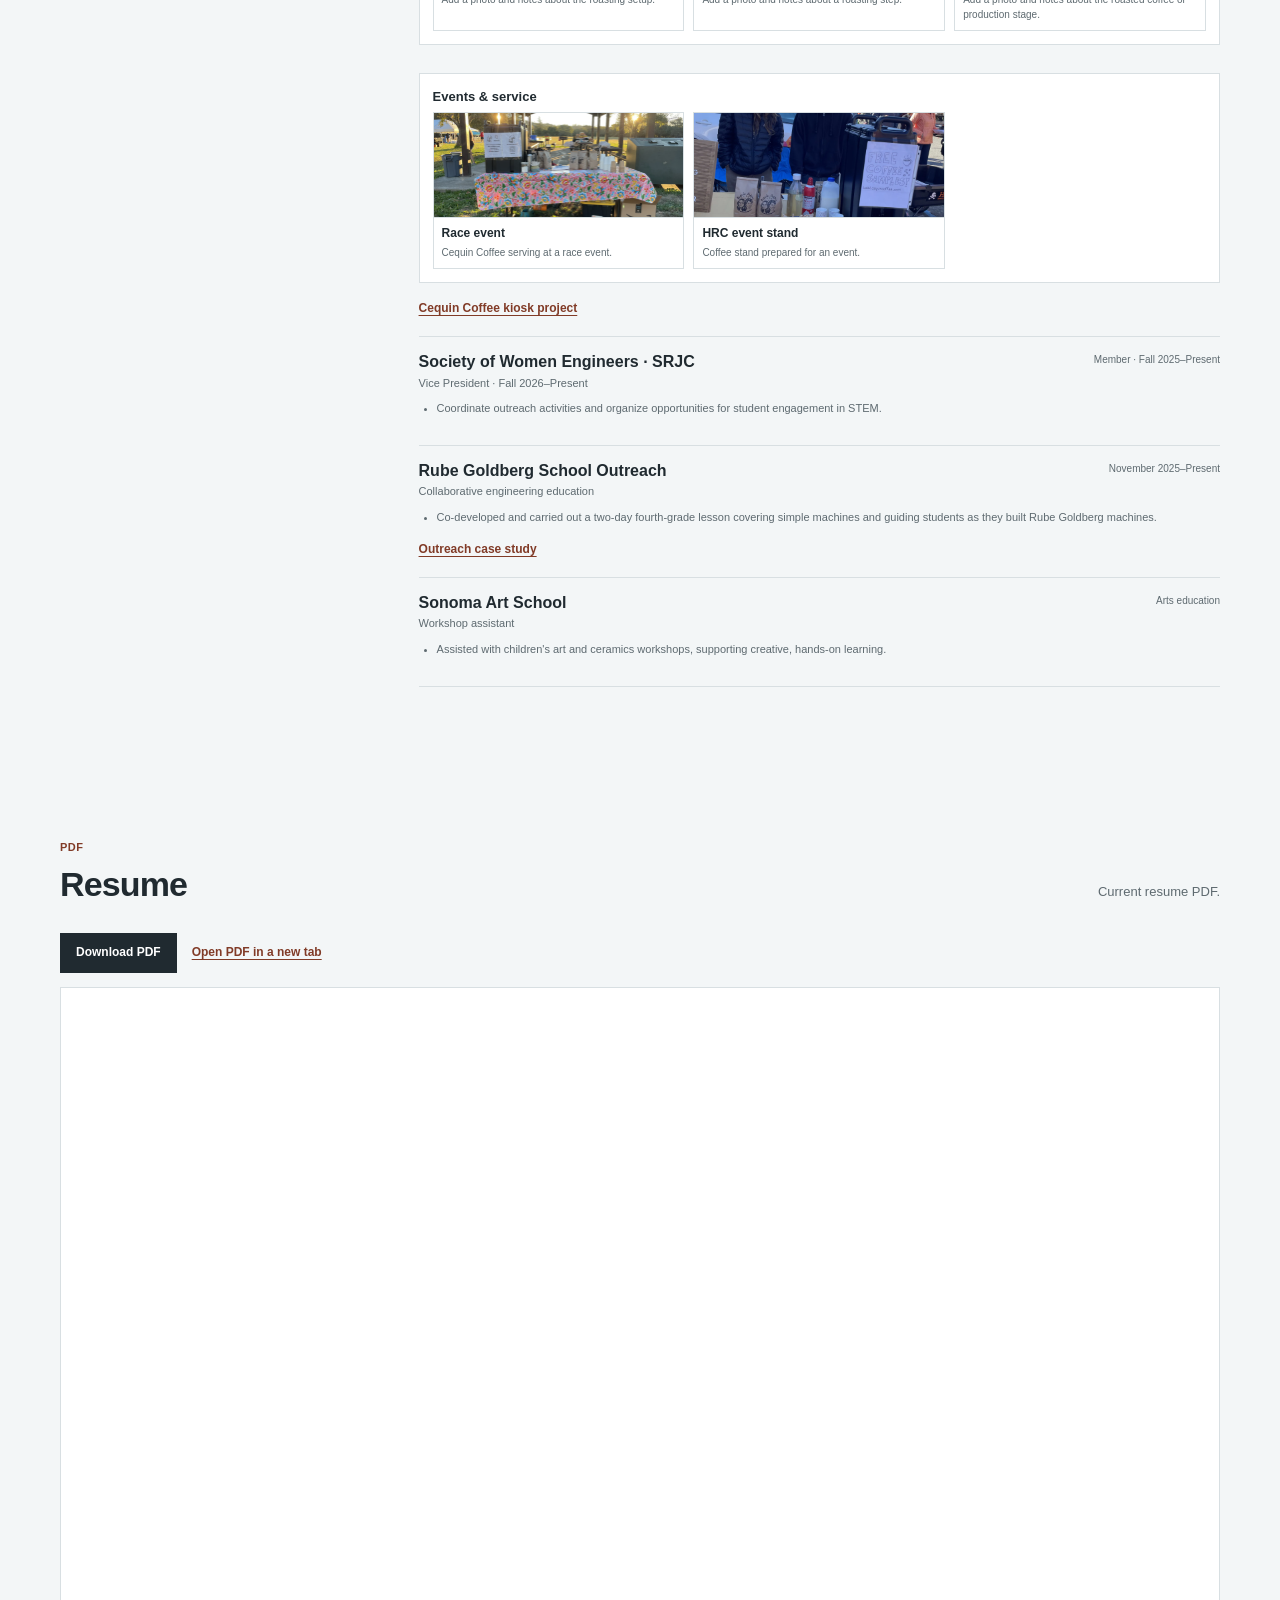
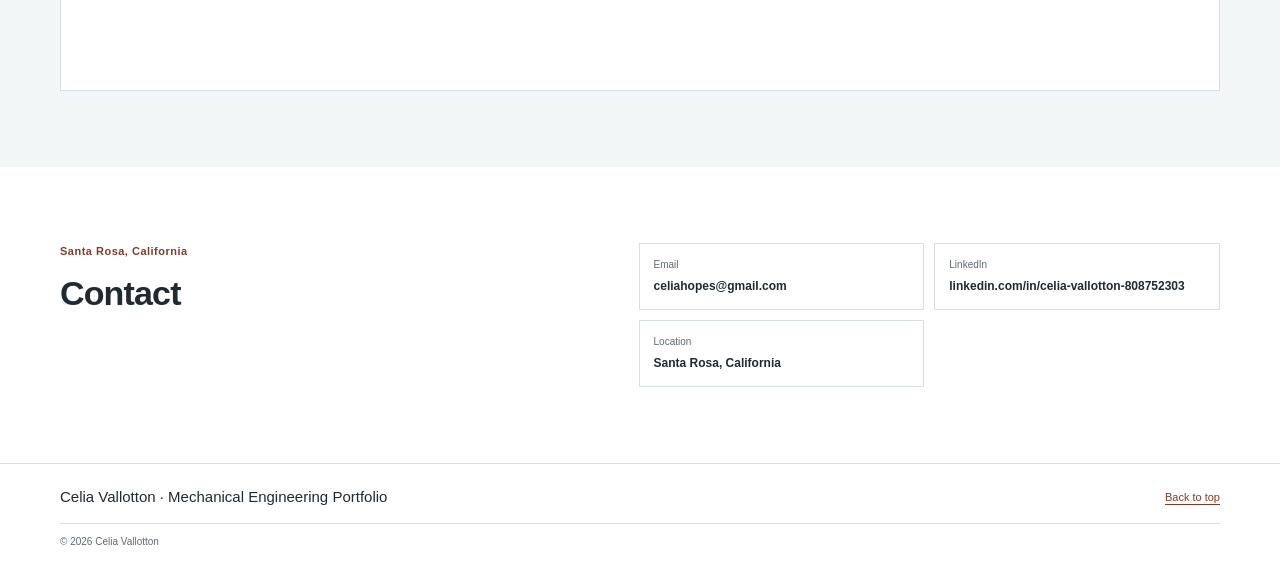
==== commit 78fa6baa: "More changes made to baja sae project page. Added more details to the weld fixture description, and " ====
--- a/index.html
+++ b/index.html
@@ -1,4 +1,4 @@
-<!doctype html>
+﻿<!doctype html>
 <html lang="en">
 <head>
   <meta charset="utf-8">
--- a/assets/css/site.css
+++ b/assets/css/site.css
@@ -22,6 +22,17 @@
   --paper: #151b1f;
   --accent: #e18a69;
   --accent-dark: #f0a184;
+}
+:root[data-theme="dark"] body,
+:root[data-theme="dark"] .site-header,
+:root[data-theme="dark"] .site-footer,
+:root[data-theme="dark"] .project-card,
+:root[data-theme="dark"] .collection-card,
+:root[data-theme="dark"] .experience-photo-area,
+:root[data-theme="dark"] .lightbox,
+:root[data-theme="dark"] .primary-nav {
+  background-color: #151b1f;
+  color: #edf2f3;
 }
 * { box-sizing: border-box; }
 html { scroll-behavior: smooth; scroll-padding-top: calc(var(--header-height) + 18px); }
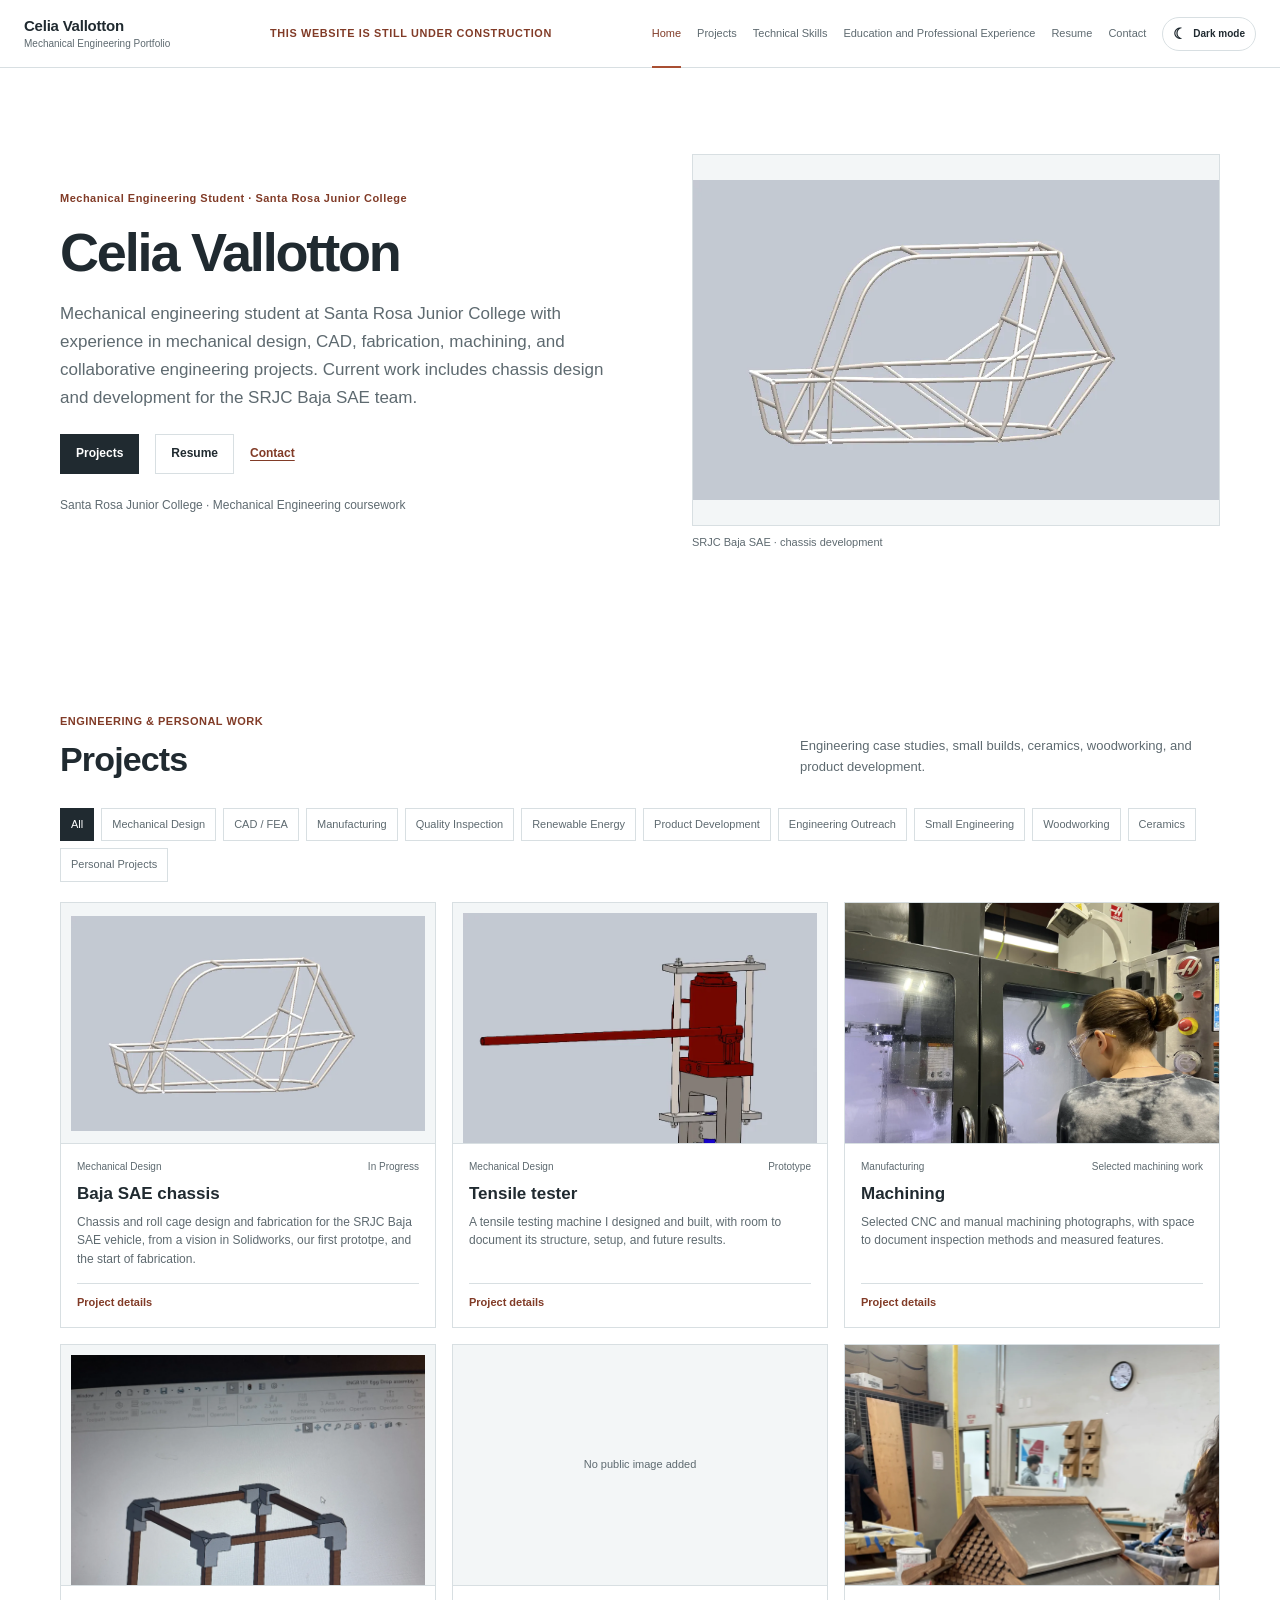
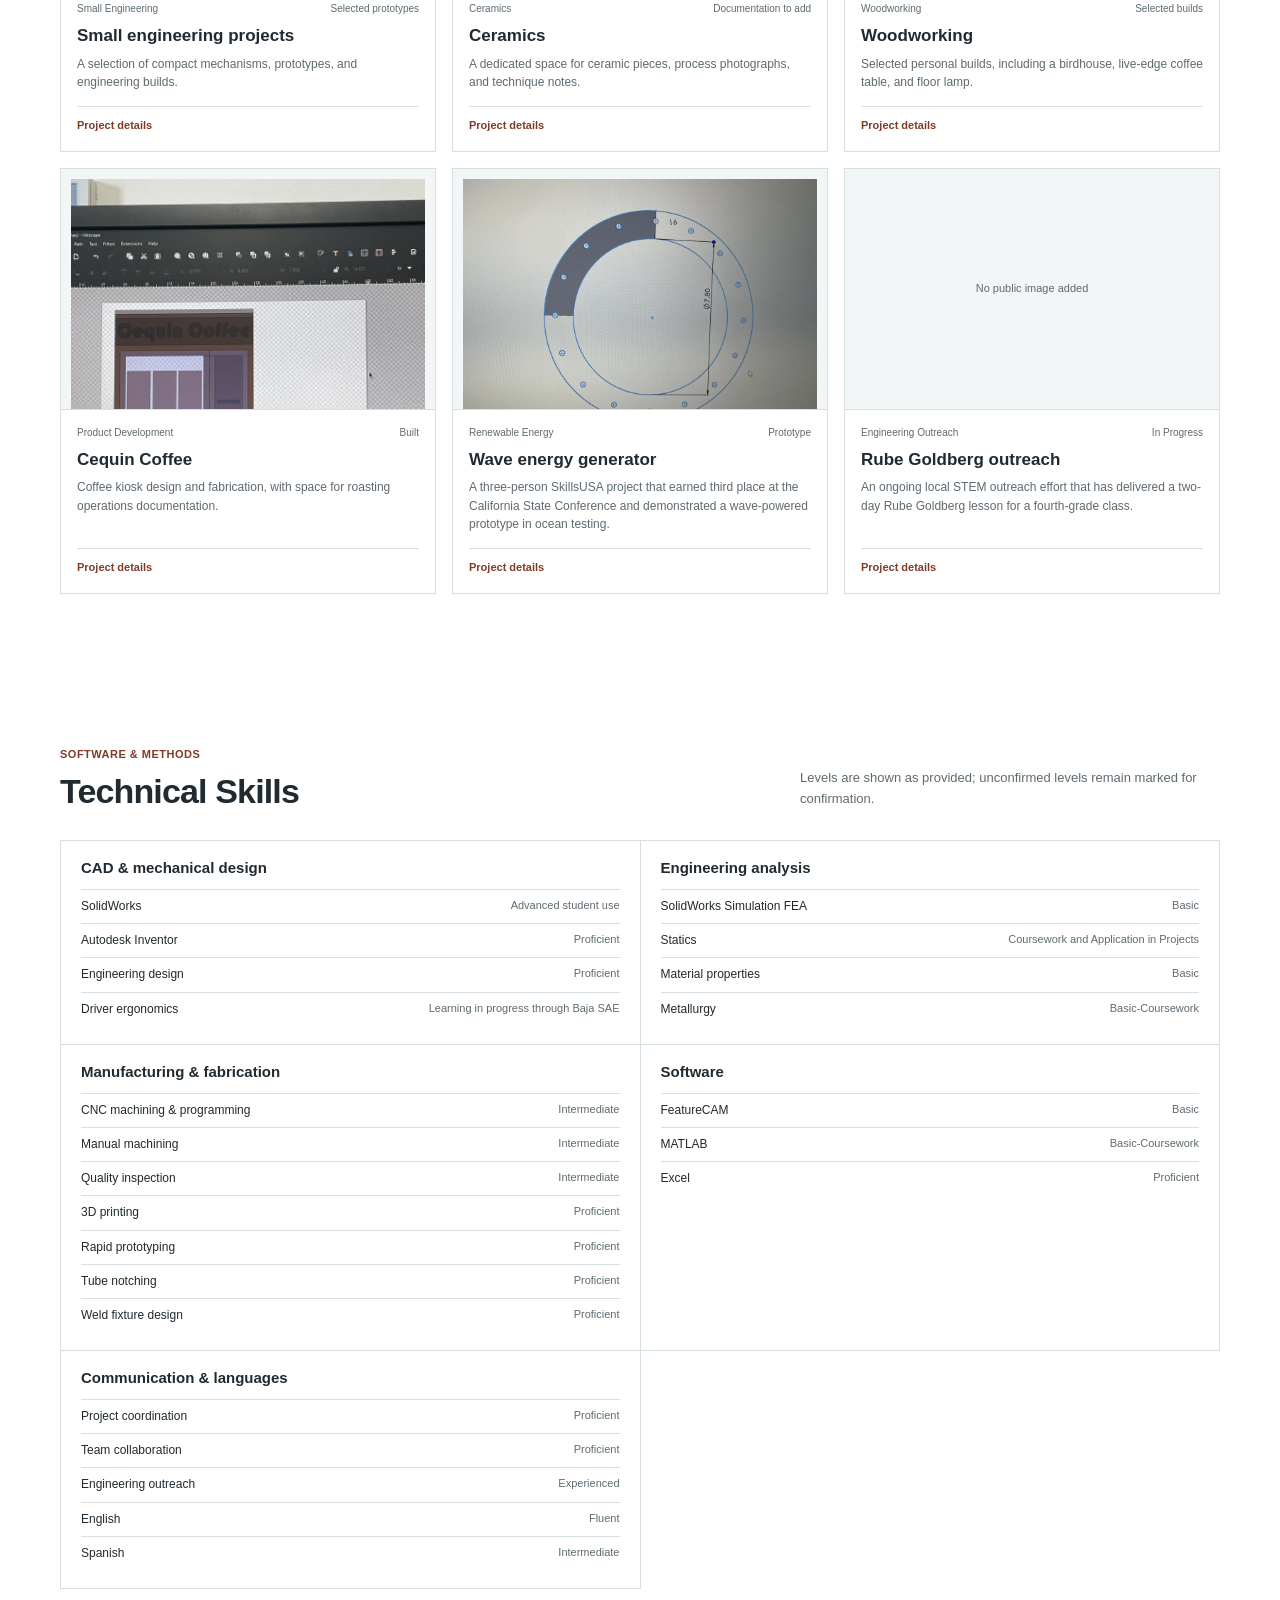
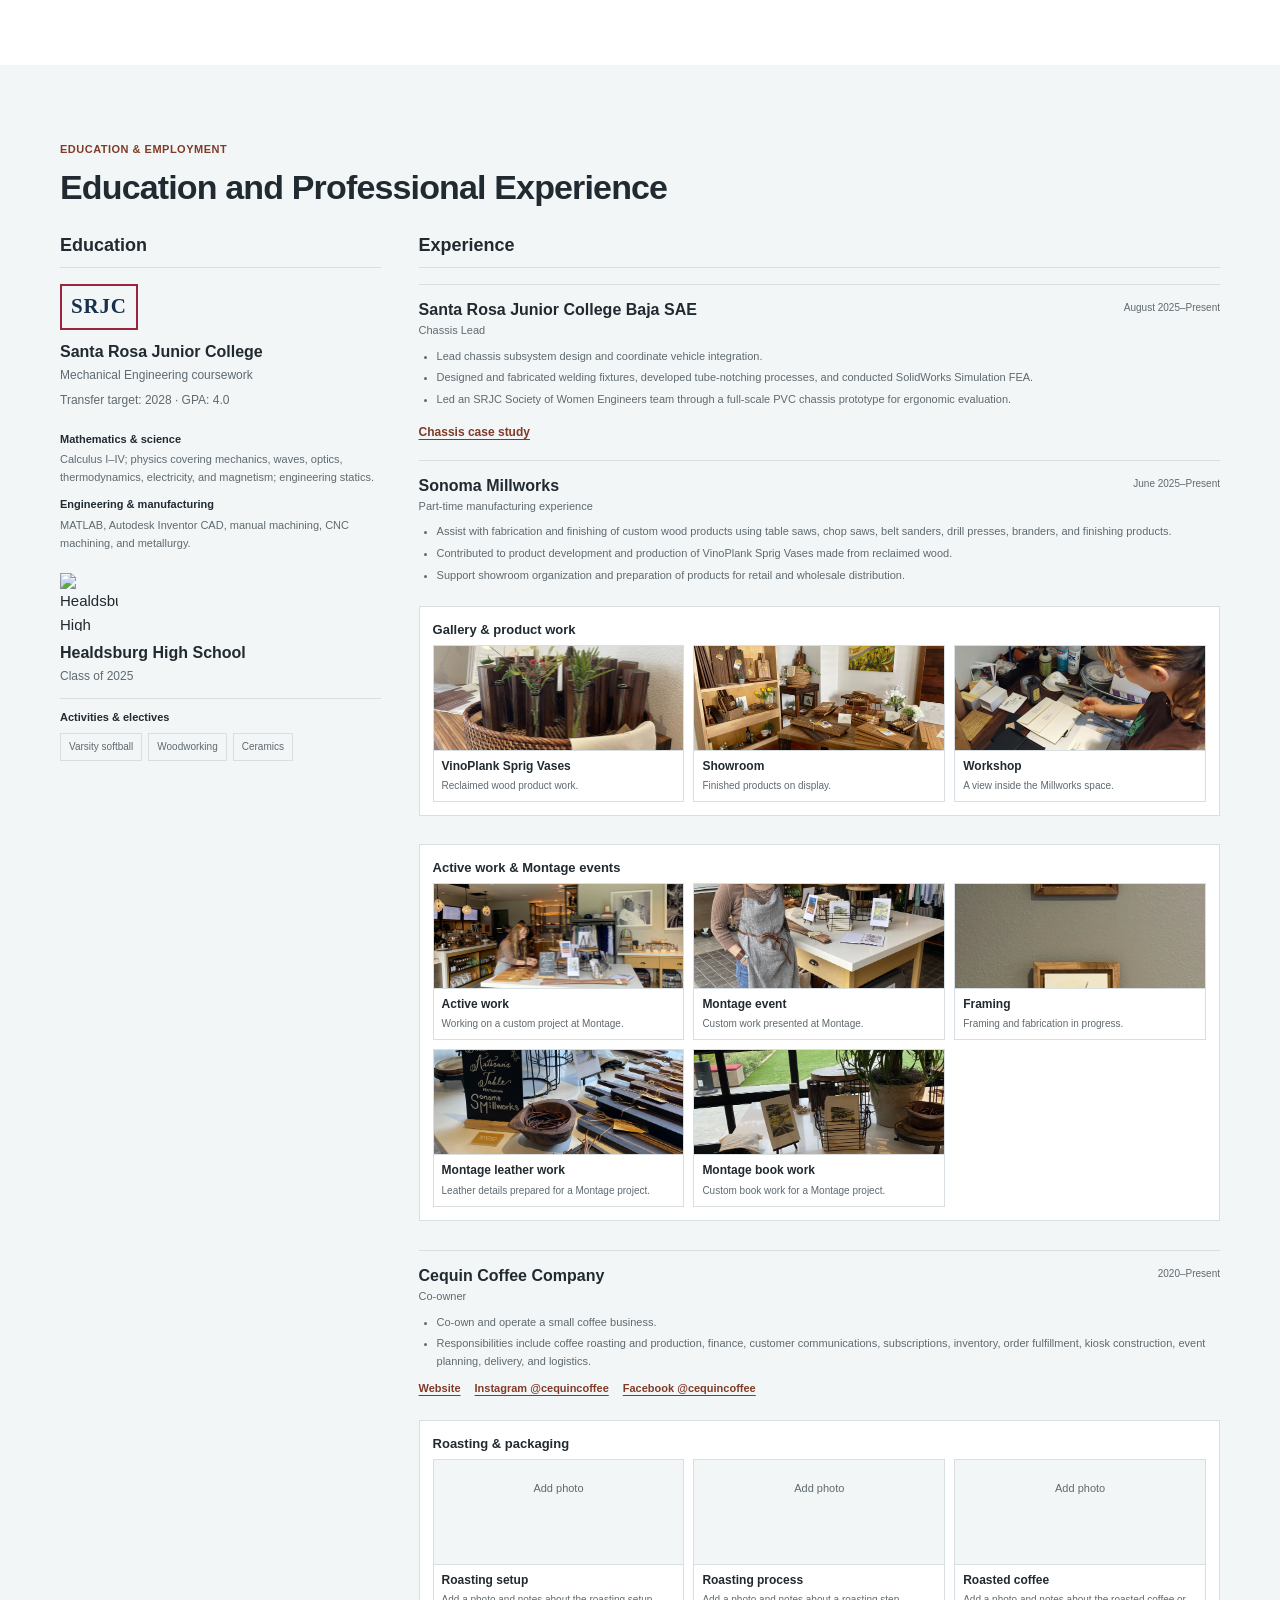
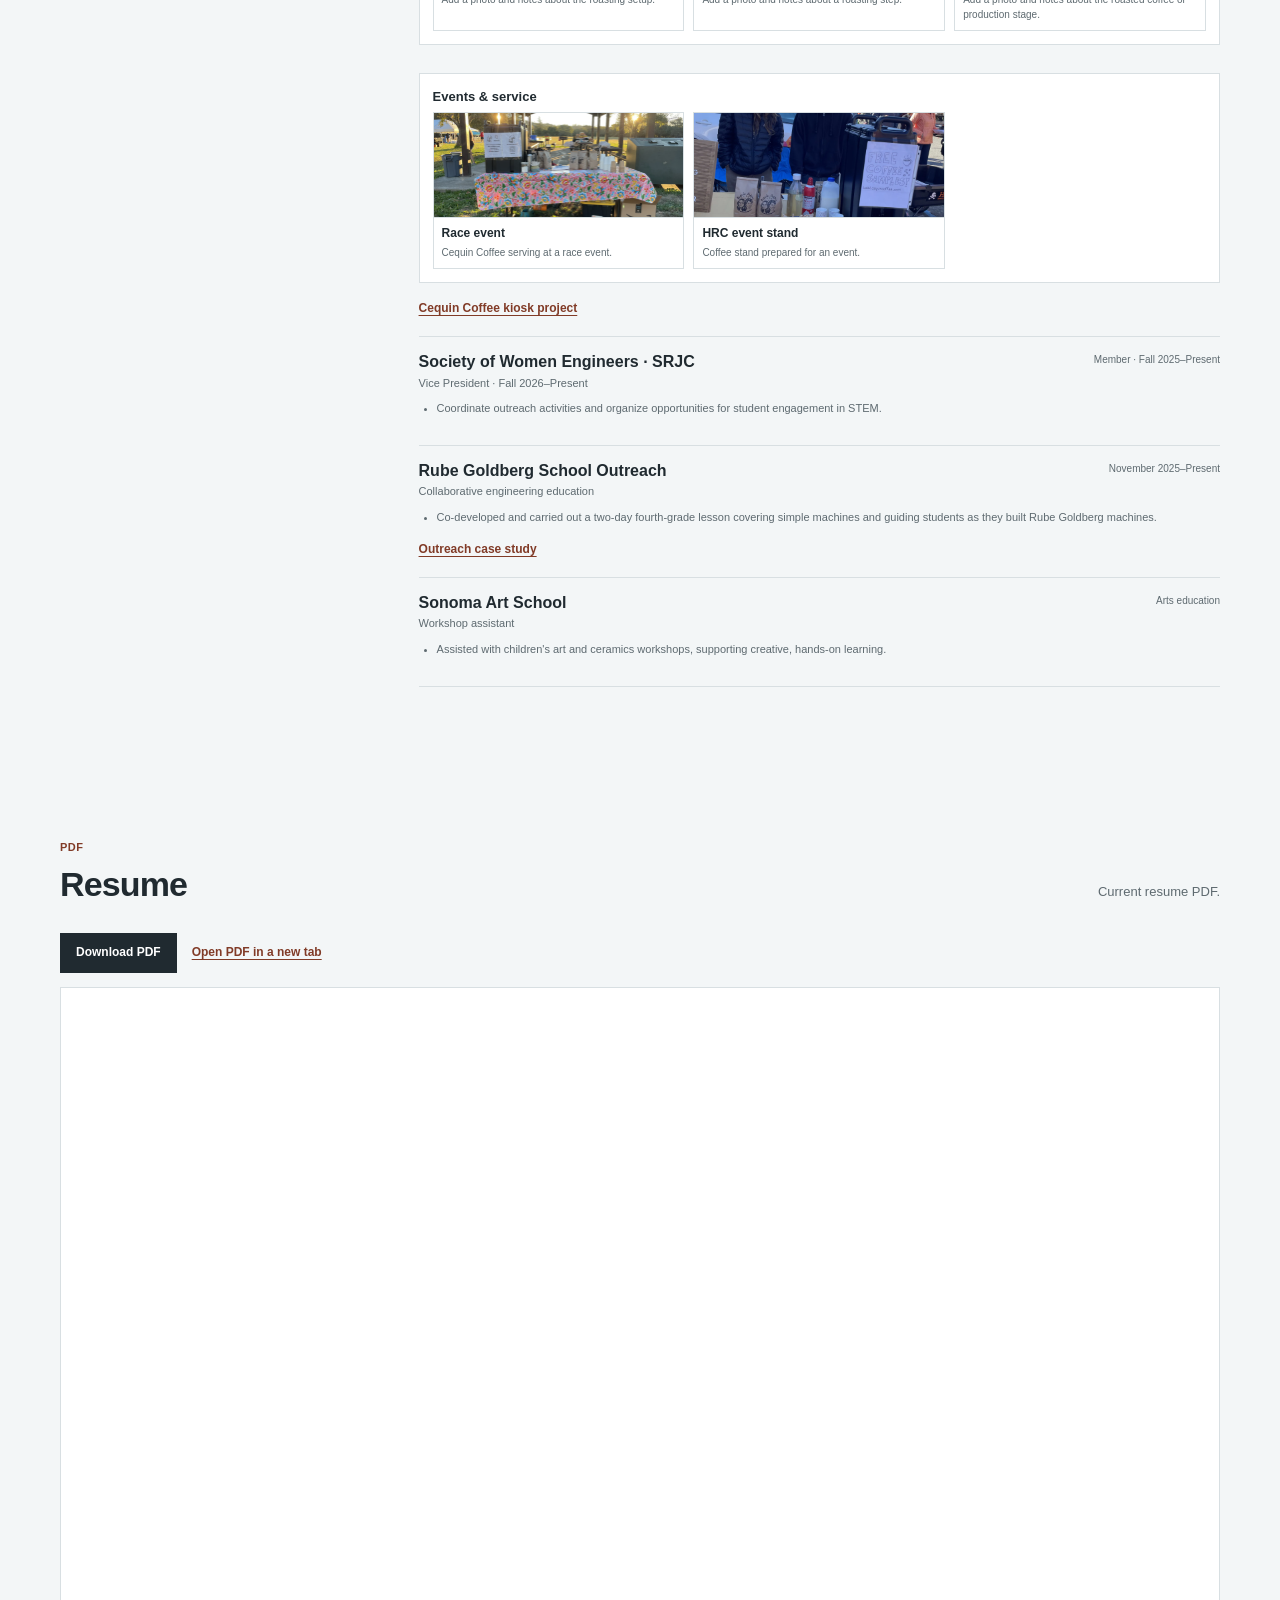
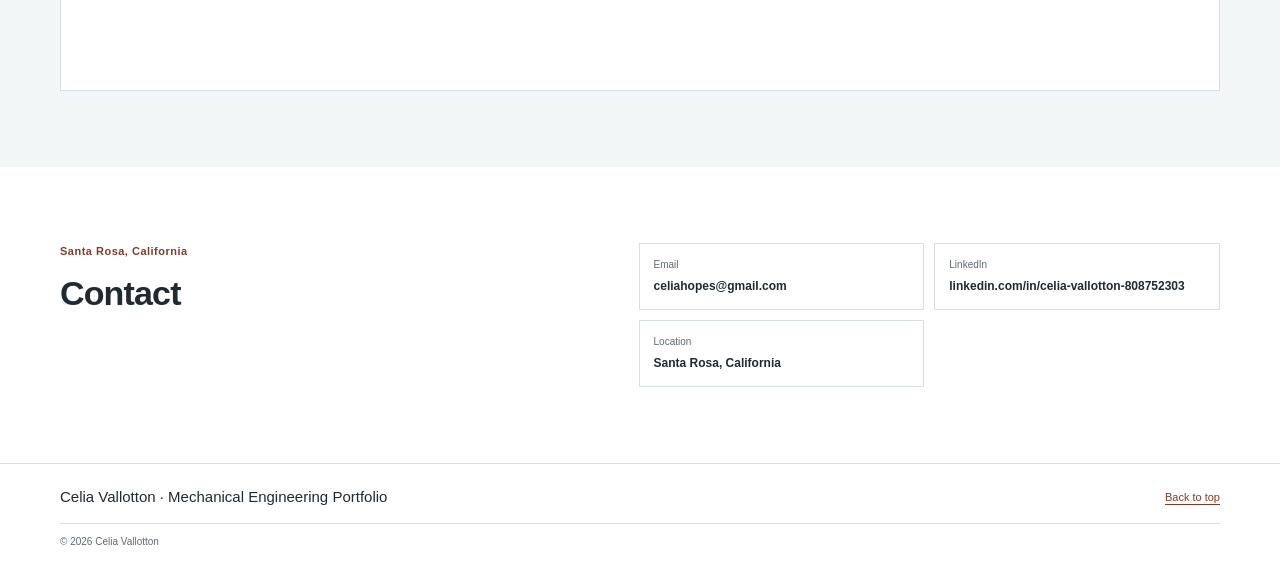
==== commit 200a3935: ""Under construction" notice added to header. Resume download button fixed. Documentation topics code" ====
--- a/index.html
+++ b/index.html
@@ -18,6 +18,7 @@
       <a class="wordmark" href="#home" aria-label="Celia Vallotton, home">
         <strong>Celia Vallotton</strong><span>Mechanical Engineering Portfolio</span>
       </a>
+      <p class="site-notice">THIS WEBSITE IS STILL UNDER CONSTRUCTION</p>
       <button class="menu-toggle" type="button" aria-expanded="false" aria-controls="primary-nav">
         <span class="menu-icon" aria-hidden="true"></span><span class="sr-only">Toggle navigation</span>
       </button>
--- a/assets/css/site.css
+++ b/assets/css/site.css
@@ -15,7 +15,7 @@
 :root[data-theme="dark"] {
   color-scheme: dark;
   --ink: #edf2f3;
-  --muted: #b5c0c4;
+  --muted: #b3c2c8;
   --subtle: #94a1a6;
   --line: #39464c;
   --surface: #20292e;
@@ -55,10 +55,11 @@
 .skip-link:focus { transform: translateY(0); }
 
 .site-header { position: sticky; z-index: 30; top: 0; height: var(--header-height); background: color-mix(in srgb, var(--paper) 97%, transparent); border-bottom: 1px solid var(--line); }
-.header-inner { width: min(calc(100% - 48px), 1280px); height: 100%; margin: auto; display: flex; align-items: center; justify-content: space-between; gap: 24px; }
+.header-inner { width: min(calc(100% - 48px), 1280px); height: 100%; margin: auto; display: flex; align-items: center; justify-content: space-between; gap: clamp(10px, 1.5vw, 24px); }
 .wordmark { display: flex; flex-direction: column; flex: none; color: var(--ink); text-decoration: none; line-height: 1.2; }
 .wordmark strong { font-size: 15px; font-weight: 650; letter-spacing: -.015em; }
 .wordmark span { margin-top: 3px; color: var(--muted); font-size: 10px; }
+.site-notice { flex: 1; margin: 0; color: var(--accent-dark); font-size: clamp(9px, .85vw, 12px); font-weight: 700; letter-spacing: .06em; line-height: 1.25; text-align: center; }
 .primary-nav { display: flex; align-items: center; justify-content: flex-end; gap: clamp(9px, 1.25vw, 17px); }
 .primary-nav a { display: flex; min-height: var(--header-height); align-items: center; position: relative; color: var(--muted); font-size: 11px; text-decoration: none; white-space: nowrap; }
 .primary-nav a:hover, .primary-nav a[aria-current="location"] { color: var(--accent-dark); }
